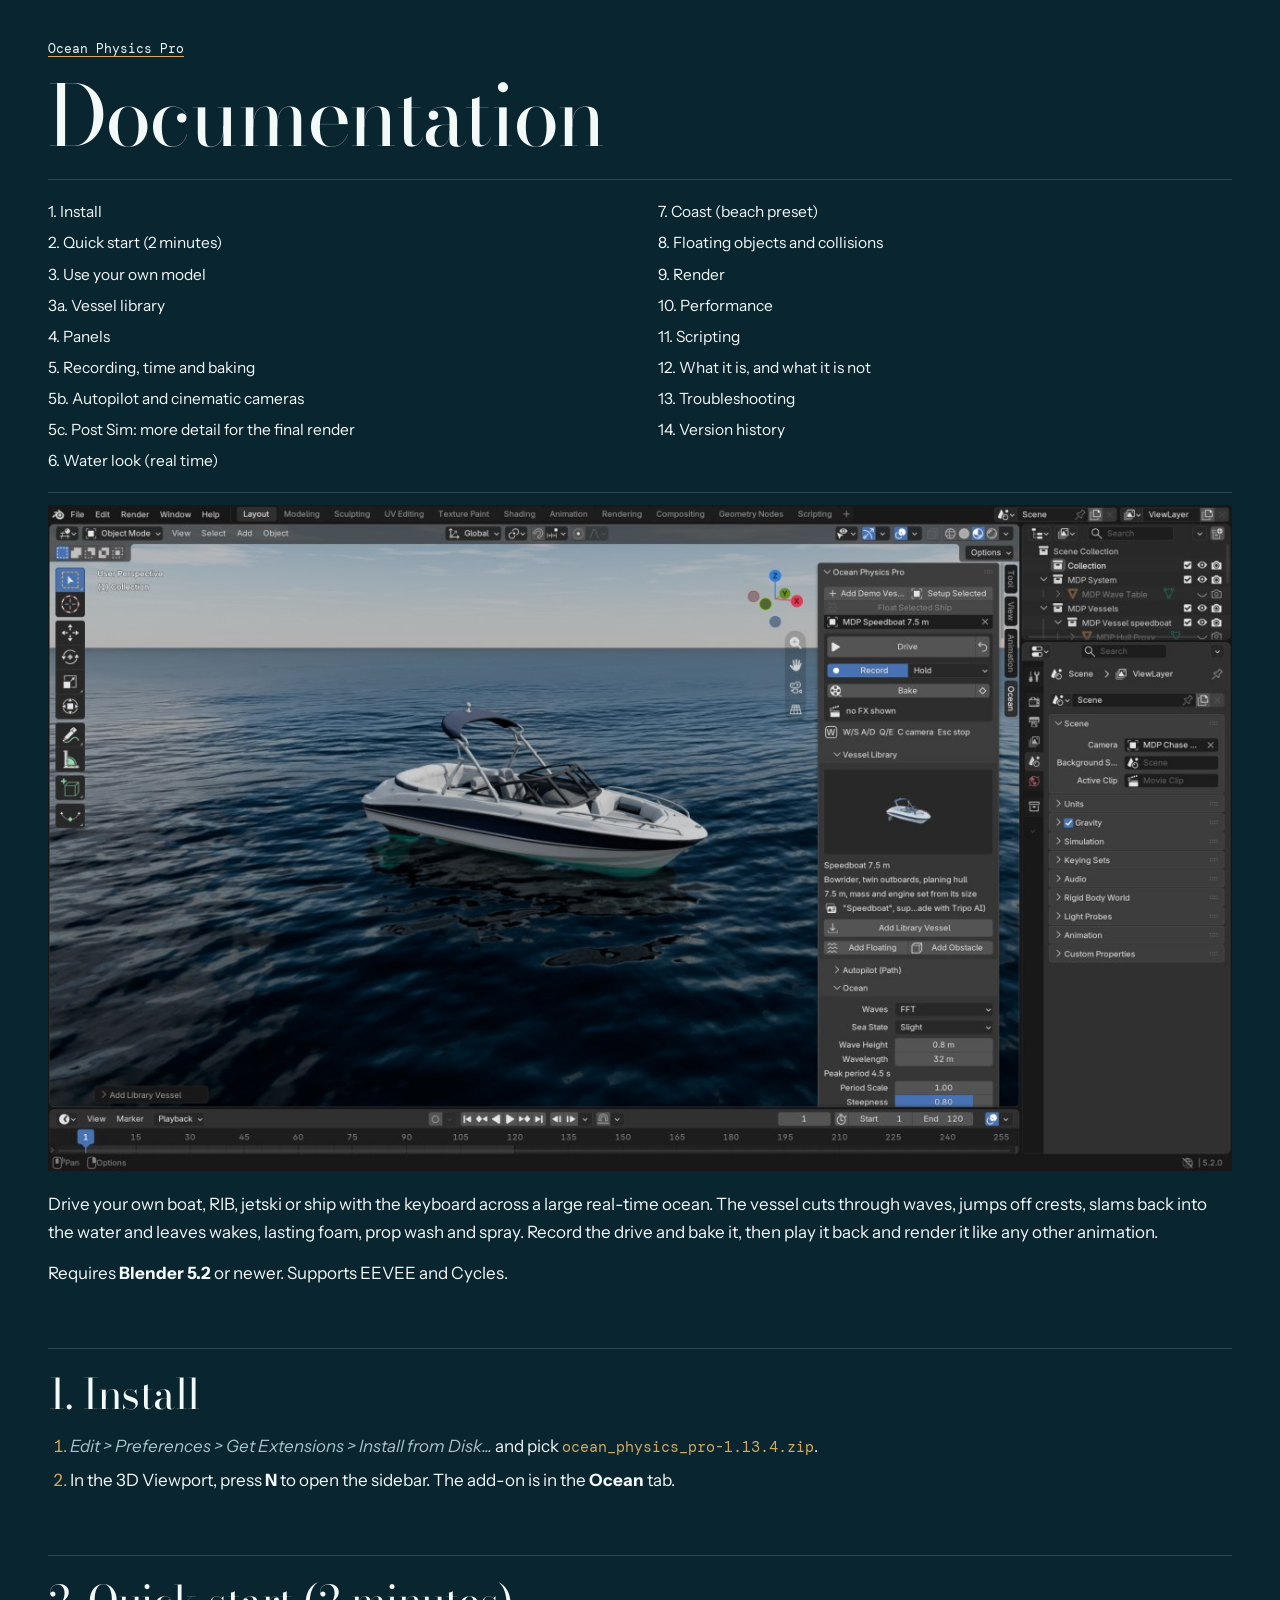
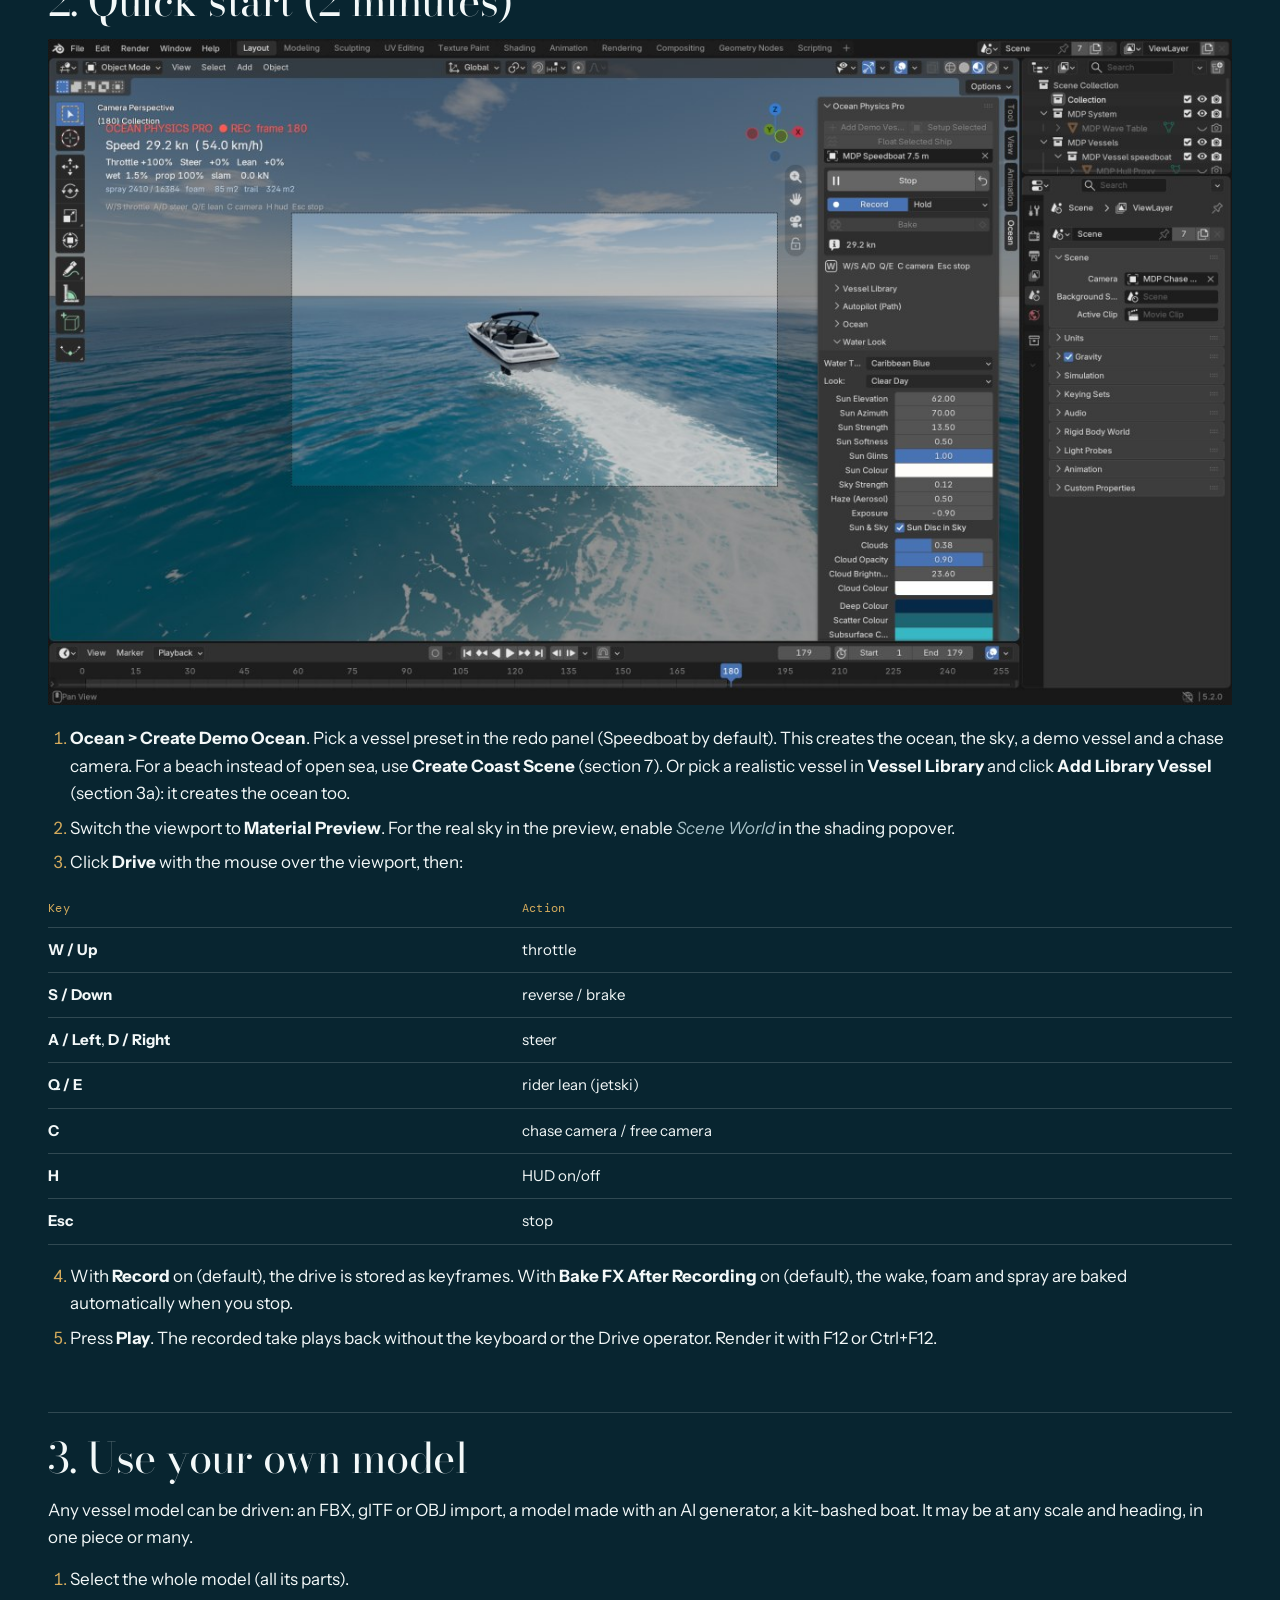
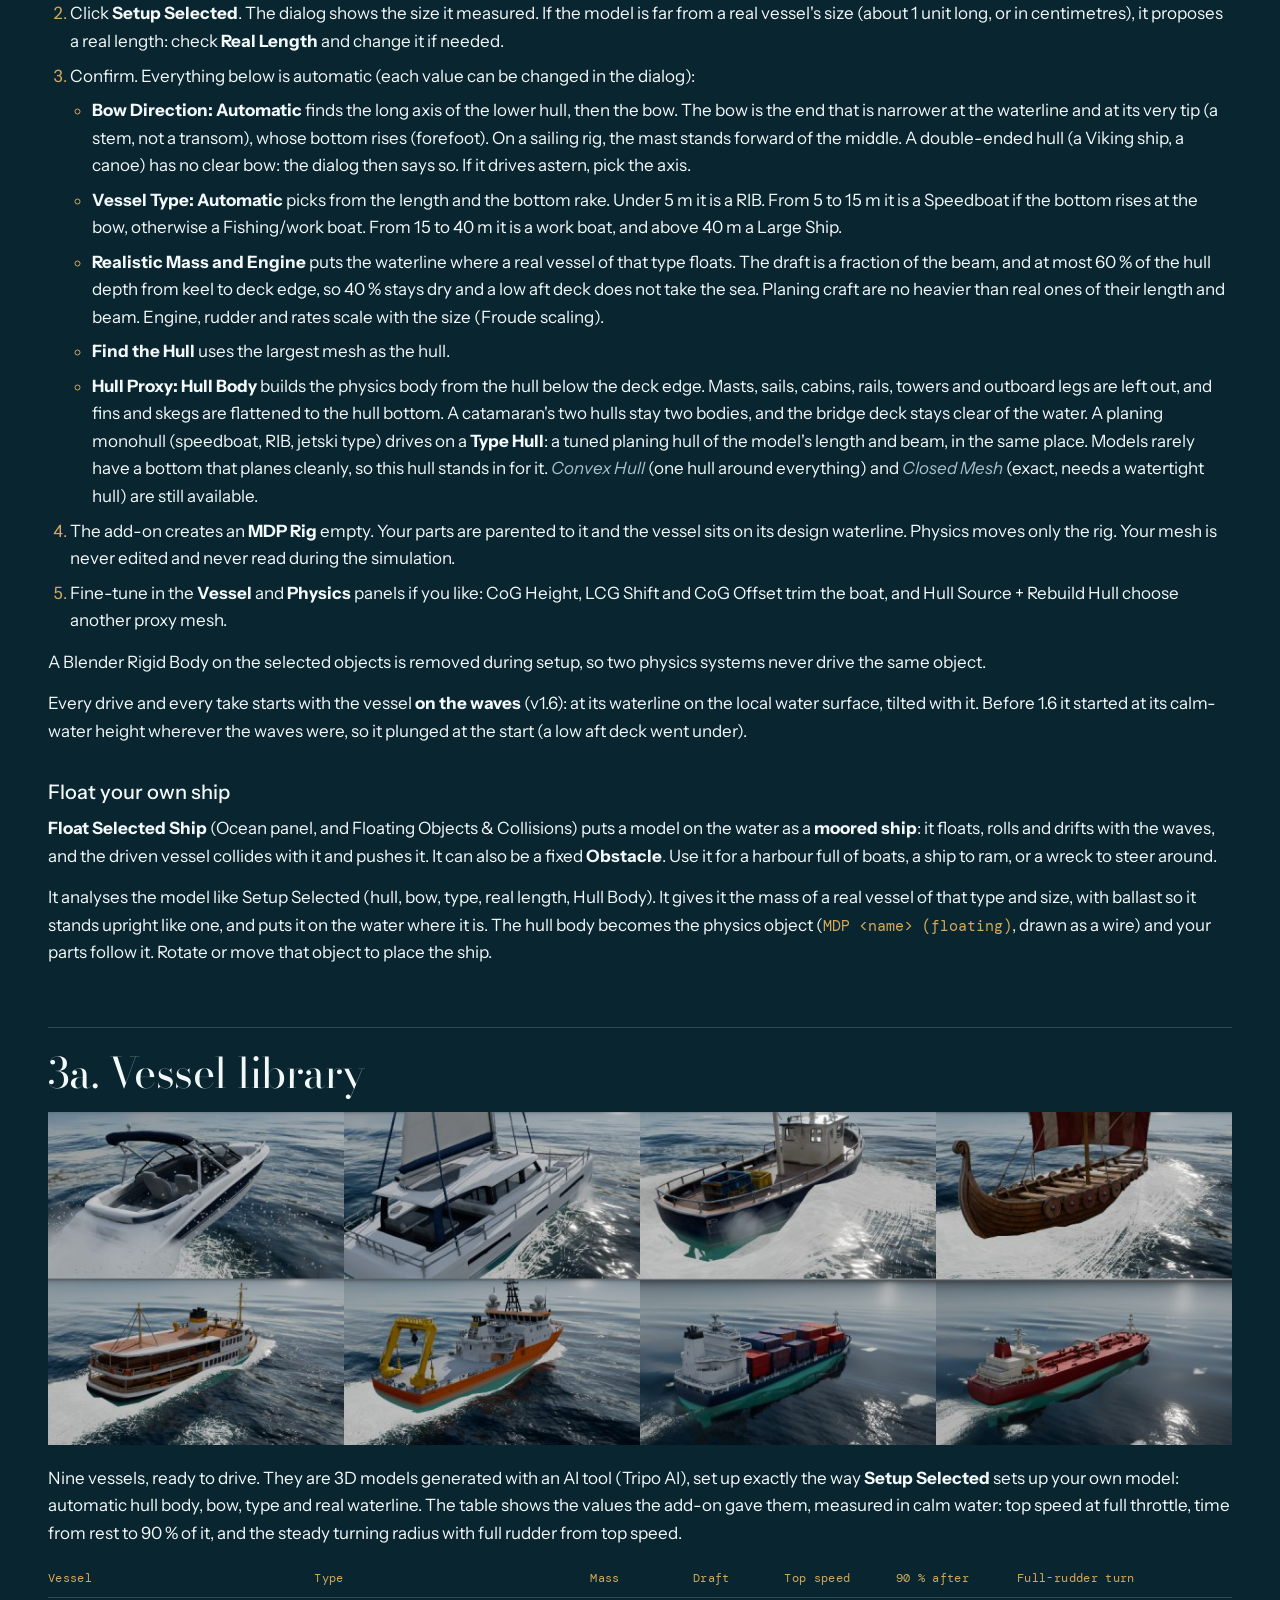
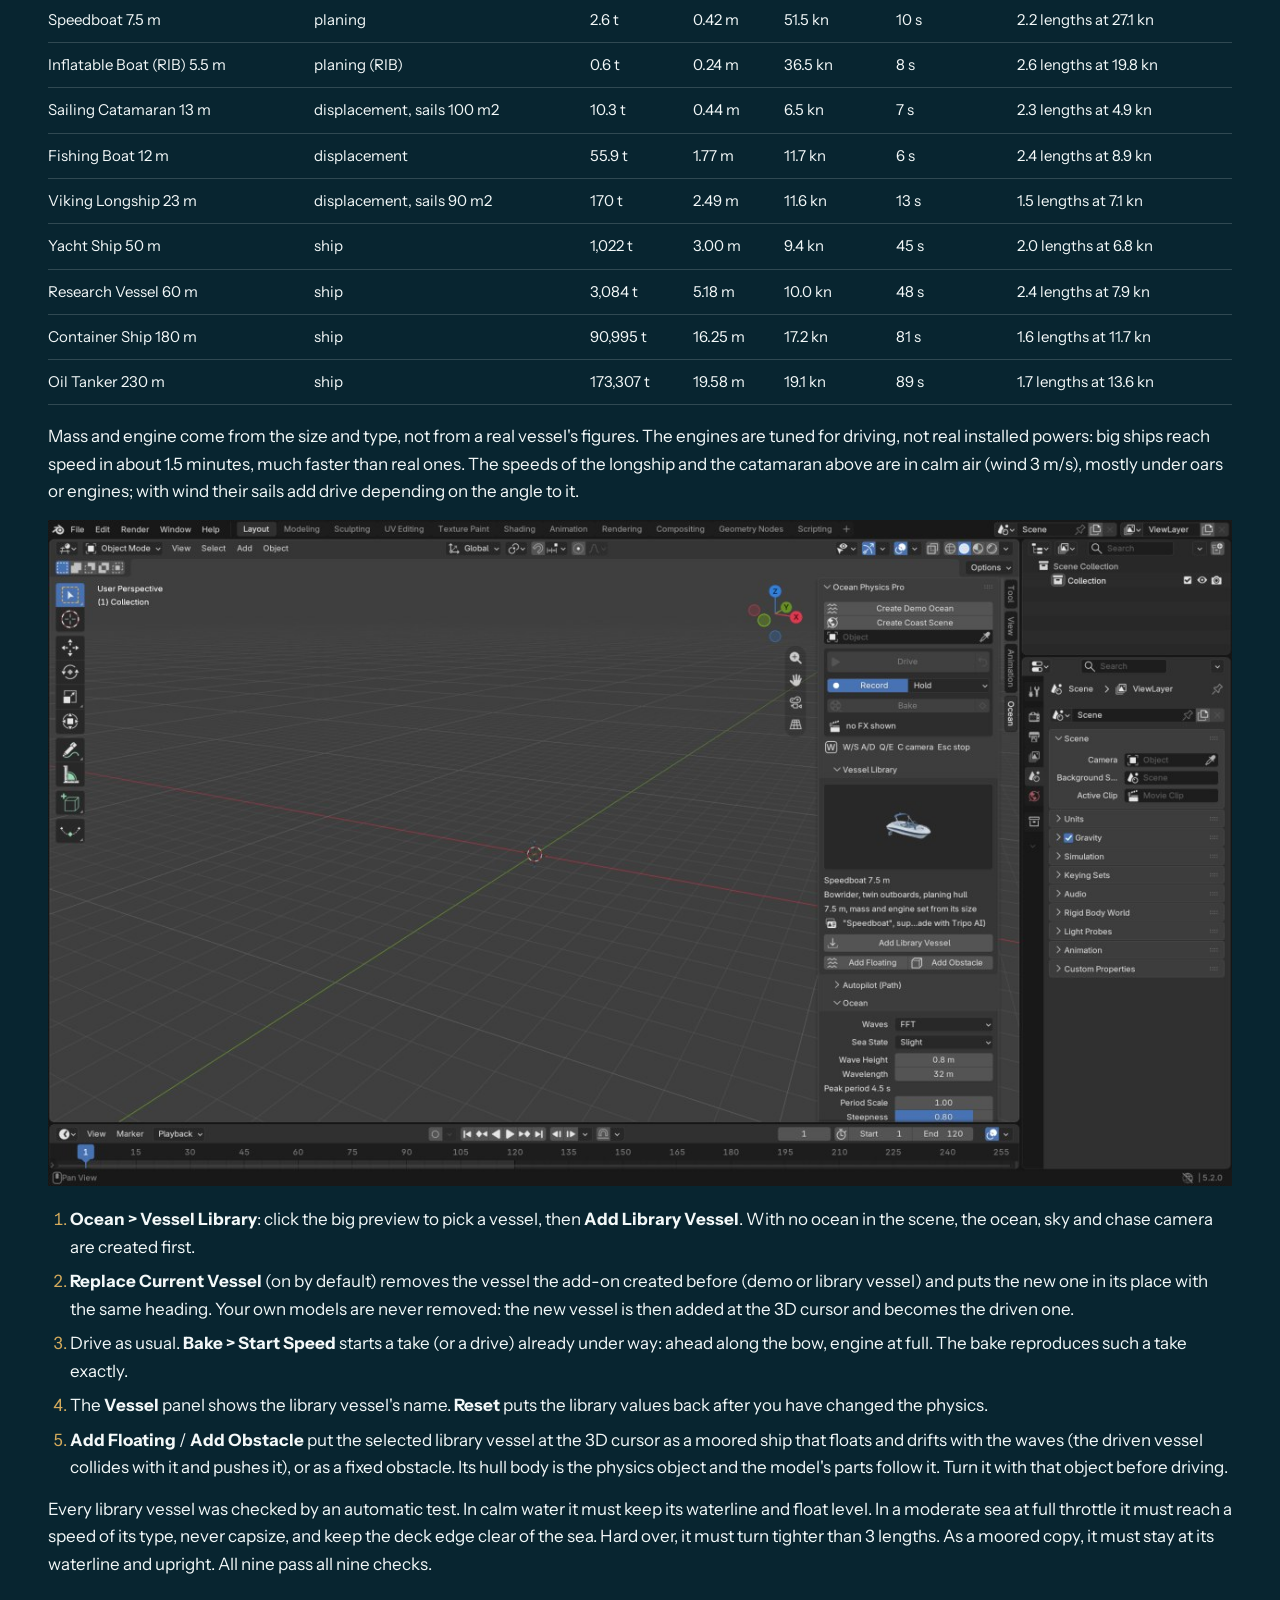
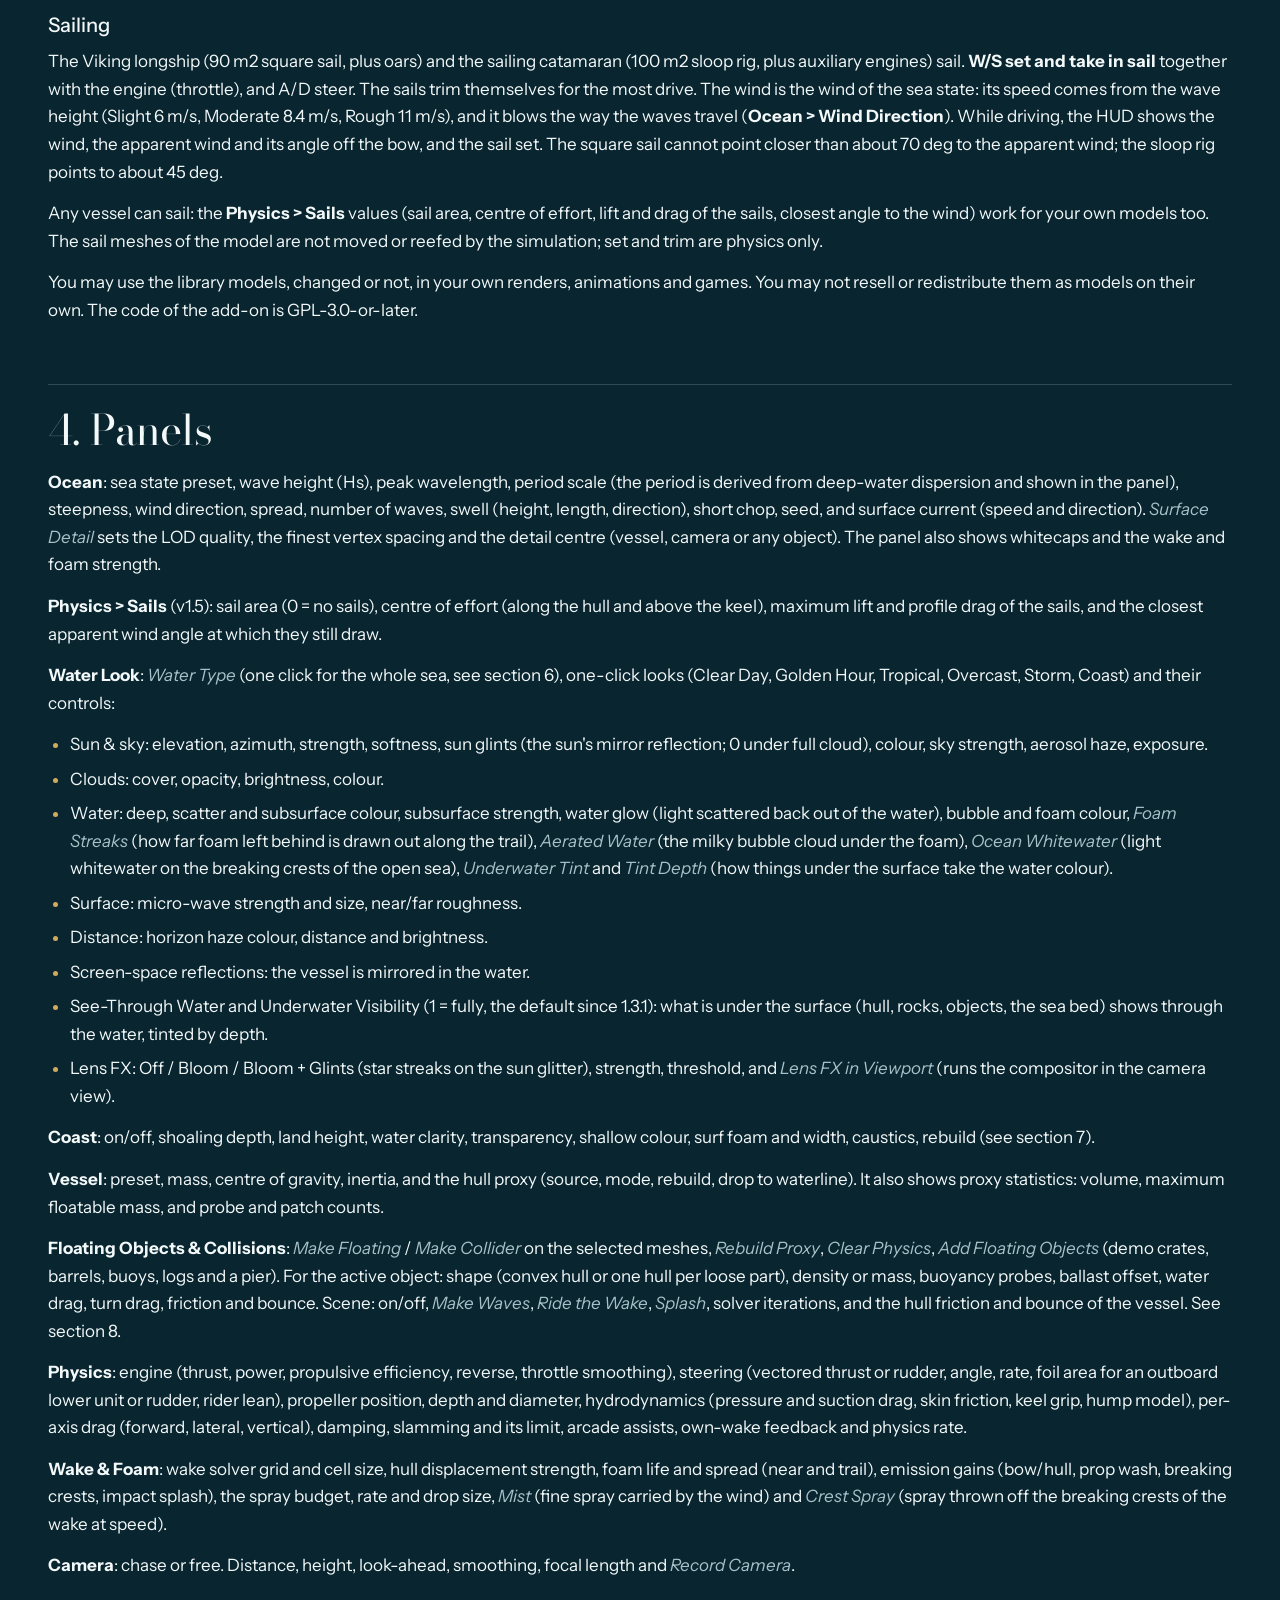
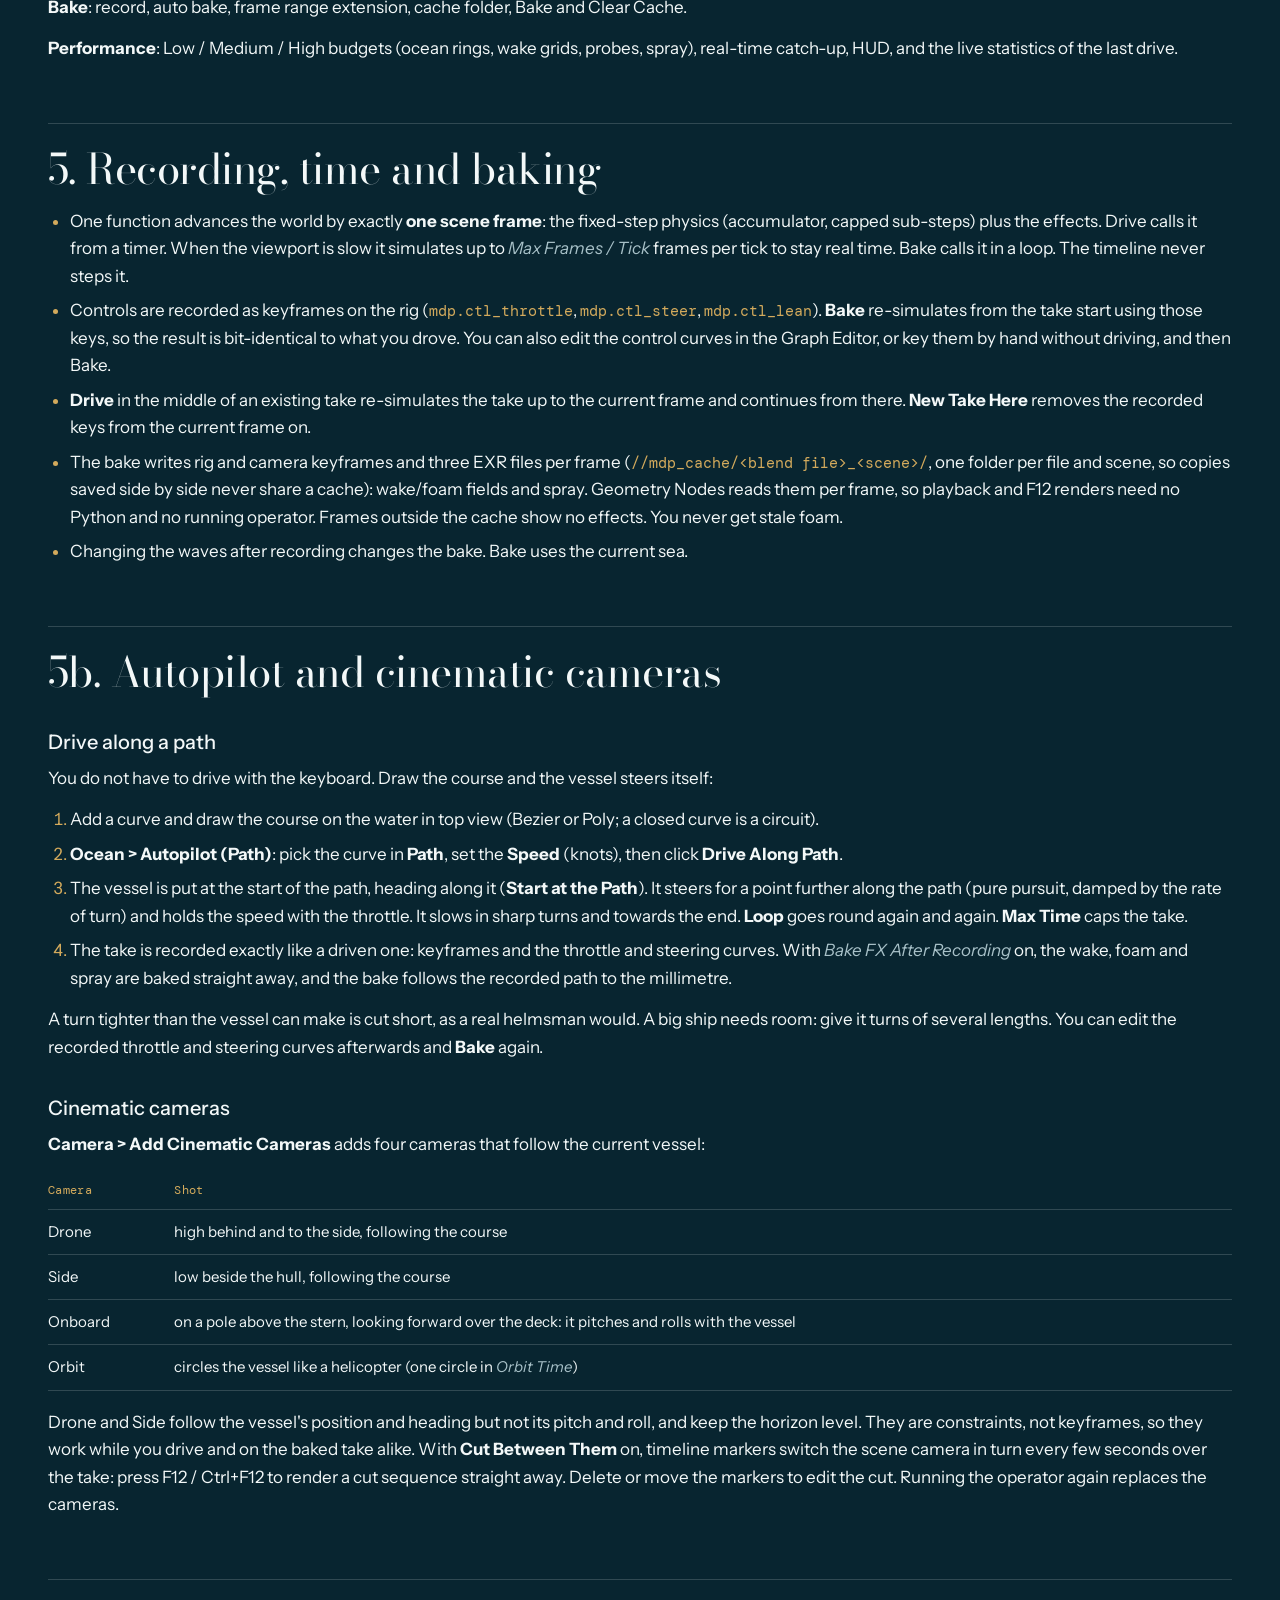
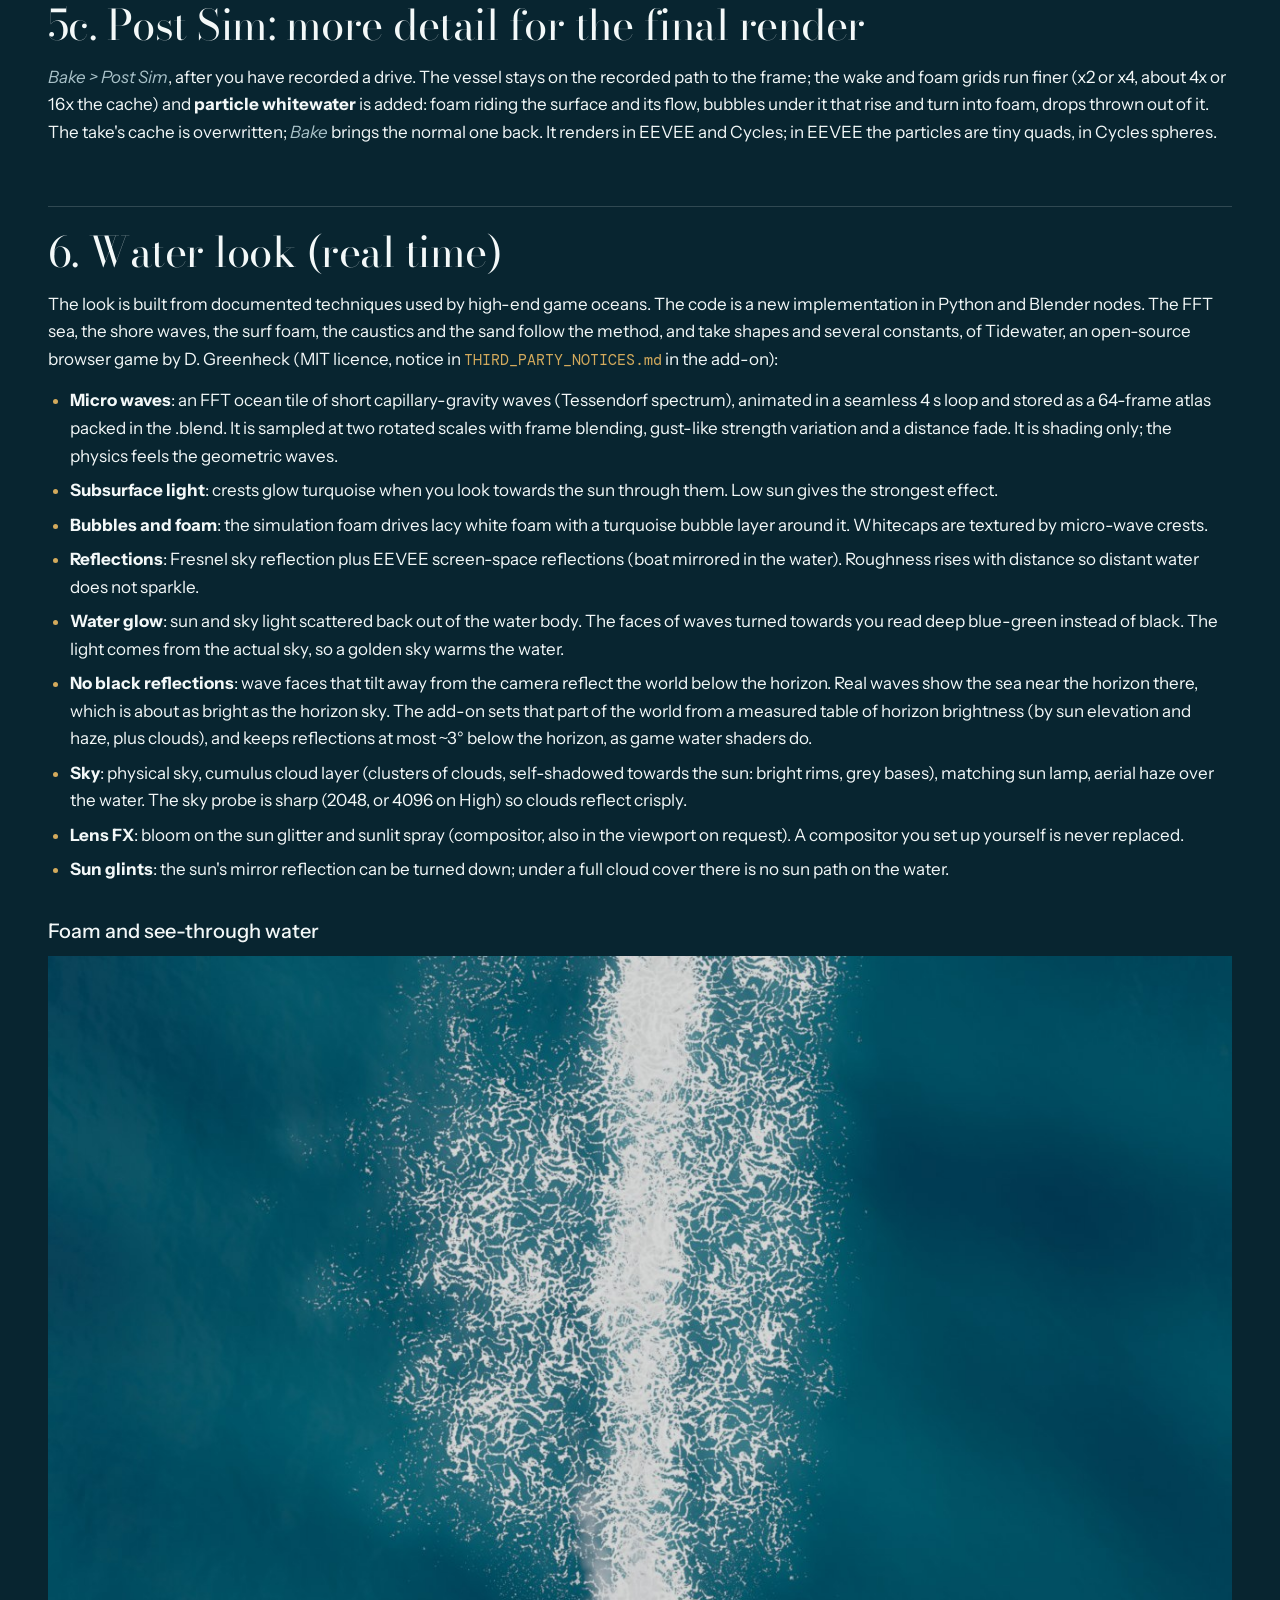
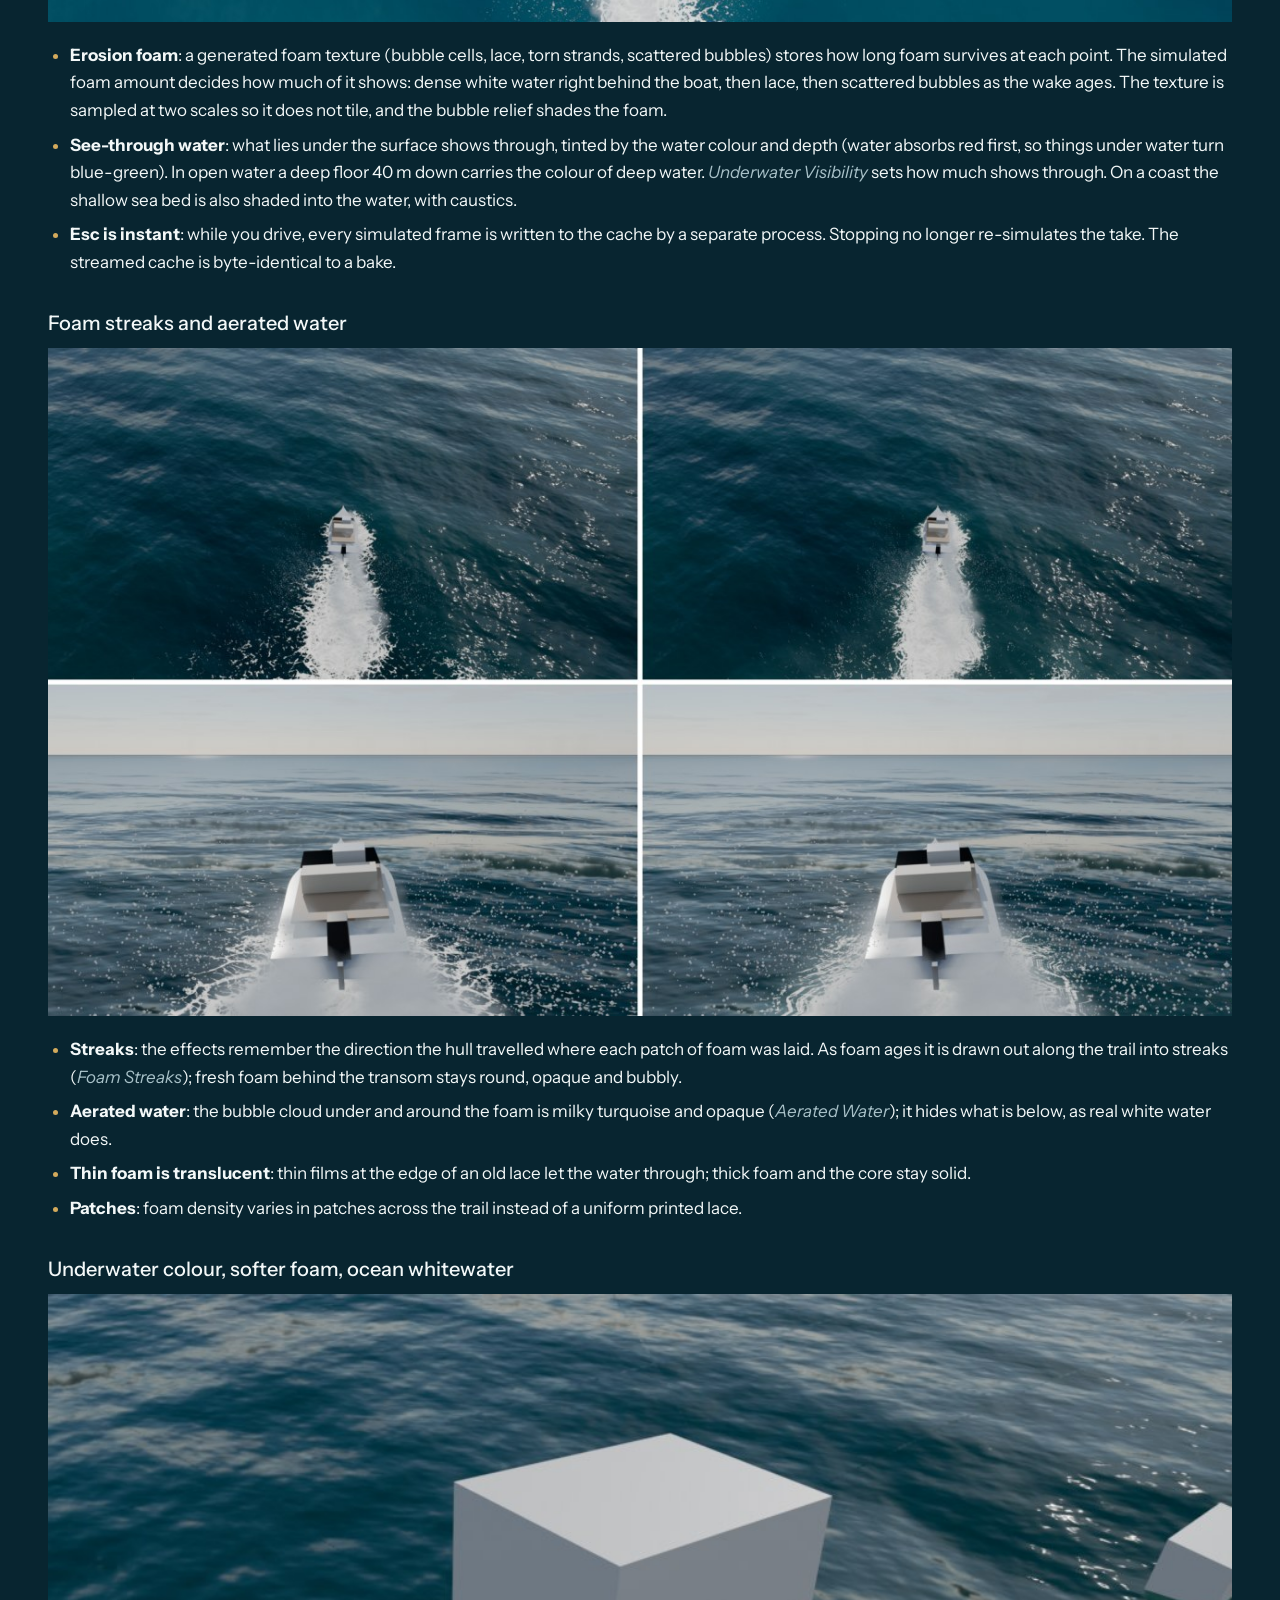
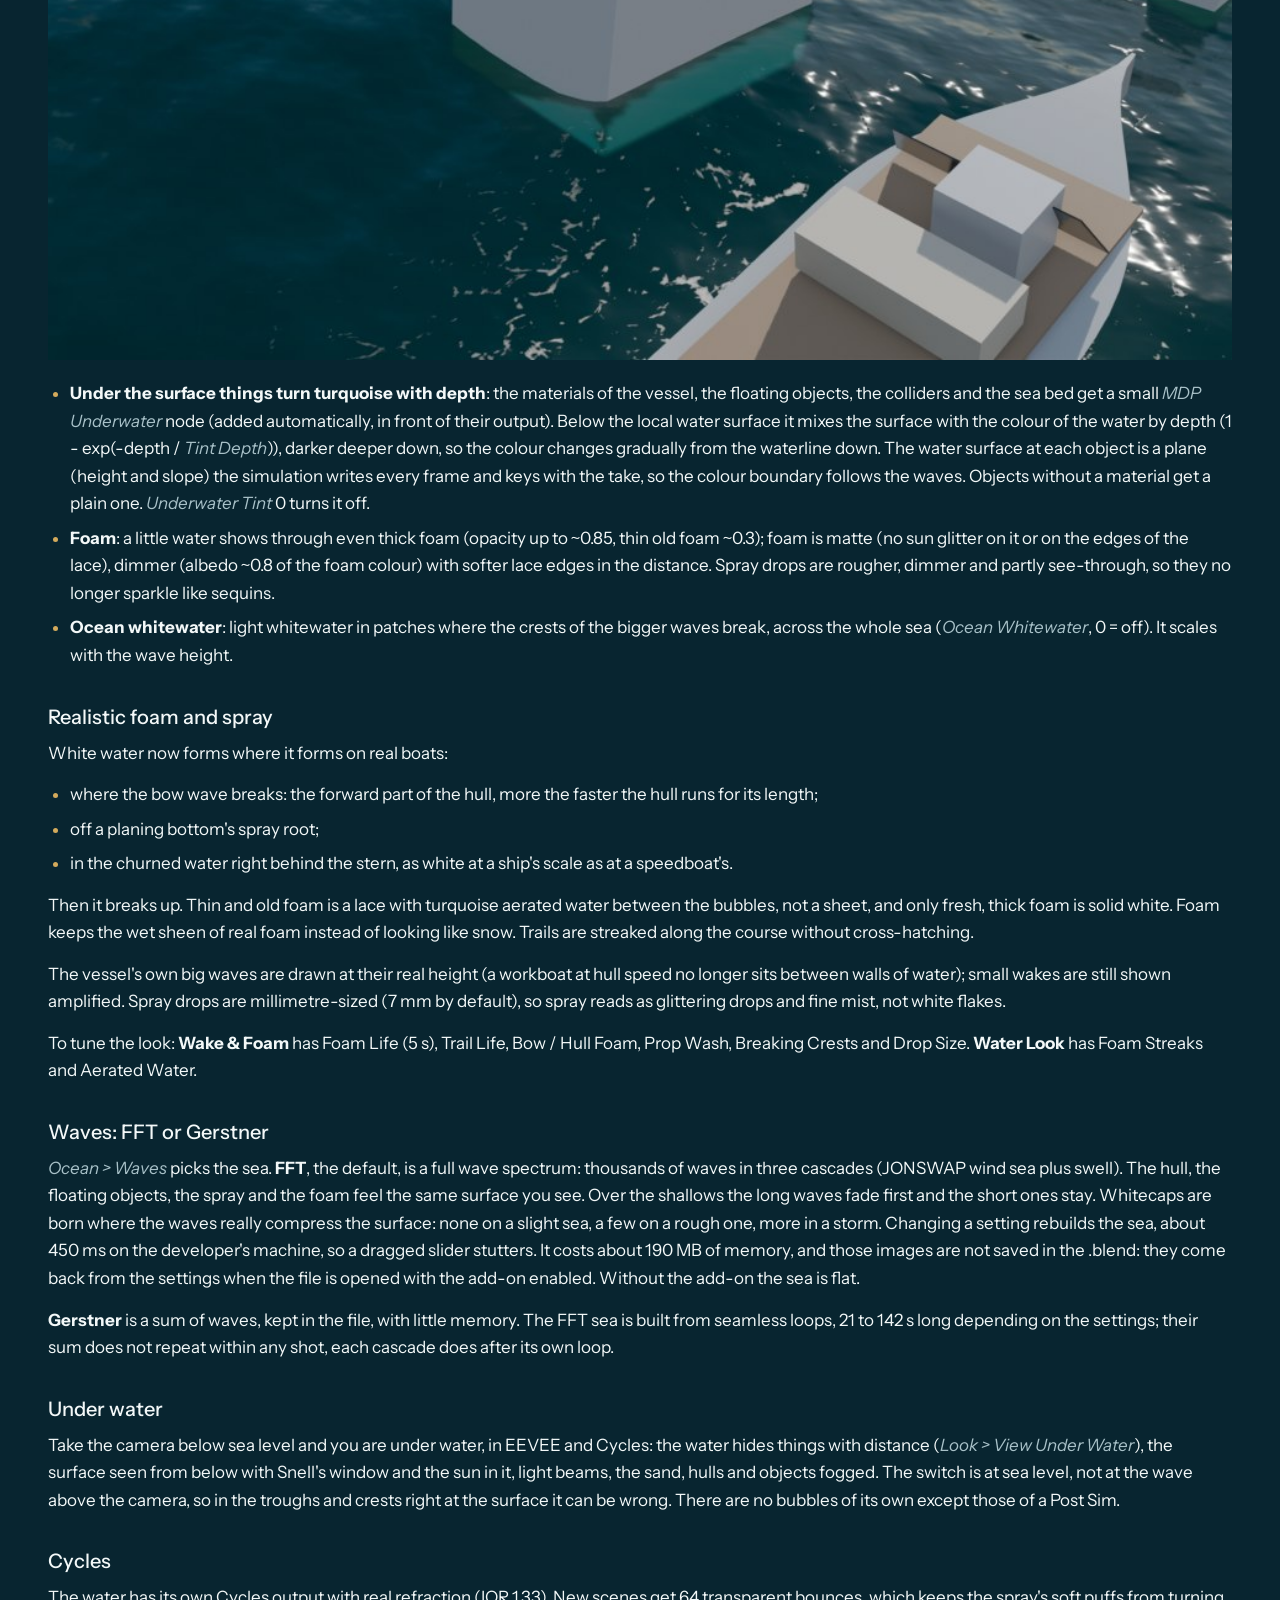
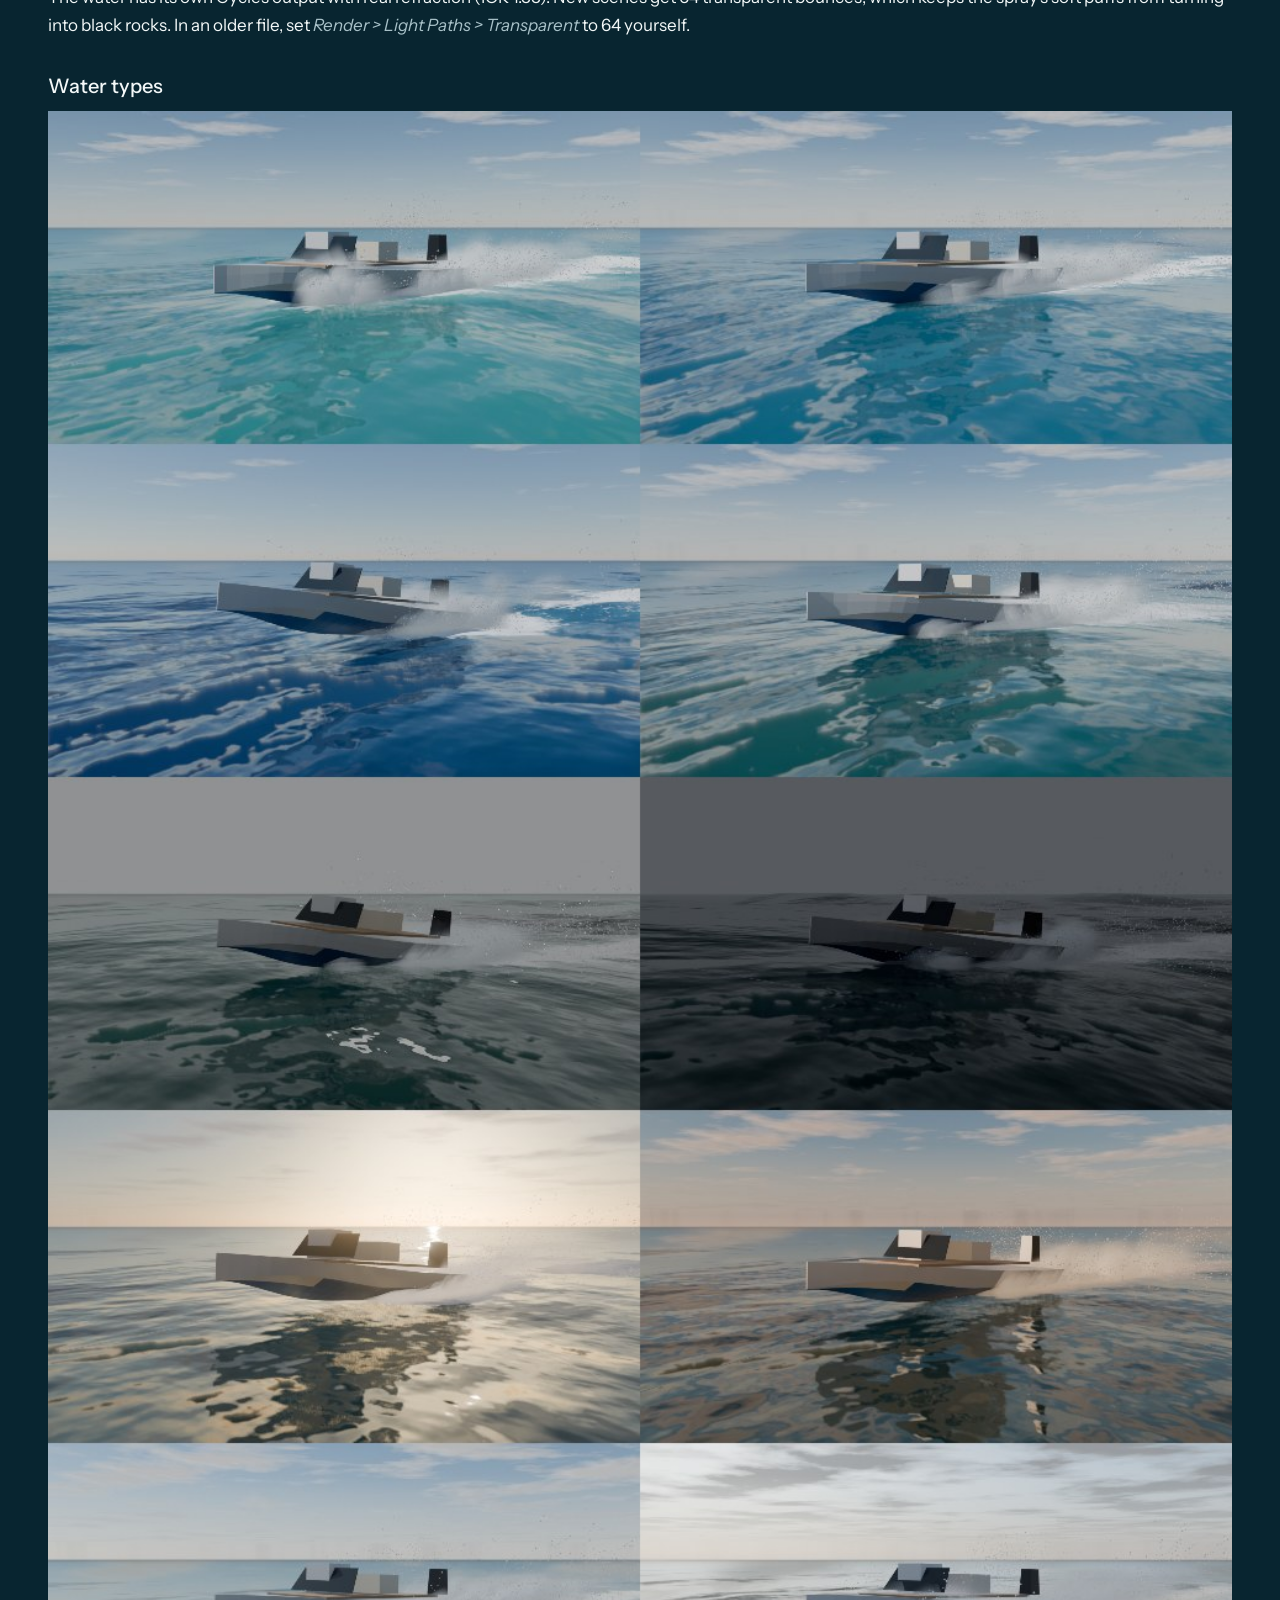
==== docs.html @ 4198a502 "Redesign: a shipyard brochure with film, a builder's plate and a fleet register Co-Authored-By: Clau" ====
<!doctype html>
<html lang="en">
<head>
<meta charset="utf-8">
<meta name="viewport" content="width=device-width, initial-scale=1">
<title>Ocean Physics Pro Documentation</title>
<meta name="description" content="User guide of Ocean Physics Pro for Blender 5.2: install, driving, your own models, the vessel library, baking, water looks, coast, floating objects and rendering.">
<link rel="icon" href="images/icon.png">
<link rel="preconnect" href="https://fonts.googleapis.com">
<link rel="preconnect" href="https://fonts.gstatic.com" crossorigin>
<link rel="stylesheet" href="https://fonts.googleapis.com/css2?family=Bodoni+Moda:ital,opsz,wght@0,6..96,400;0,6..96,500;1,6..96,400&family=DM+Mono&family=Instrument+Sans:wght@400;500&display=swap">
<link rel="stylesheet" href="assets/style.css">
</head>
<body>
<main class="doc">
  <div class="wrap">
    <p class="back"><a href="index.html">Ocean Physics Pro</a></p>
    <h1>Documentation</h1>
    <nav class="toc" aria-label="Contents"><a href="#1-install">1. Install</a><a href="#2-quick-start-2-minutes">2. Quick start (2 minutes)</a><a href="#3-use-your-own-model">3. Use your own model</a><a href="#3a-vessel-library">3a. Vessel library</a><a href="#4-panels">4. Panels</a><a href="#5-recording-time-and-baking">5. Recording, time and baking</a><a href="#5b-autopilot-and-cinematic-cameras">5b. Autopilot and cinematic cameras</a><a href="#5c-post-sim-more-detail-for-the-final-render">5c. Post Sim: more detail for the final render</a><a href="#6-water-look-real-time">6. Water look (real time)</a><a href="#7-coast-beach-preset">7. Coast (beach preset)</a><a href="#8-floating-objects-and-collisions">8. Floating objects and collisions</a><a href="#9-render">9. Render</a><a href="#10-performance">10. Performance</a><a href="#11-scripting">11. Scripting</a><a href="#12-what-it-is-and-what-it-is-not">12. What it is, and what it is not</a><a href="#13-troubleshooting">13. Troubleshooting</a><a href="#14-version-history">14. Version history</a></nav>
<div class="media"><img src="images/docs/ui_panel.jpg" alt="Ocean Physics Pro panel" loading="lazy"></div>
<p>Drive your own boat, RIB, jetski or ship with the keyboard across a large real-time ocean. The vessel cuts through waves, jumps off crests, slams back into the water and leaves wakes, lasting foam, prop wash and spray. Record the drive and bake it, then play it back and render it like any other animation.</p>
<p>Requires <b>Blender 5.2</b> or newer. Supports EEVEE and Cycles.</p>
<h2 id="1-install">1. Install</h2>
<ol><li><i>Edit &gt; Preferences &gt; Get Extensions &gt; Install from Disk...</i> and pick <code>ocean_physics_pro-1.13.4.zip</code>.</li><li>In the 3D Viewport, press <b>N</b> to open the sidebar. The add-on is in the <b>Ocean</b> tab.</li></ol>
<h2 id="2-quick-start-2-minutes">2. Quick start (2 minutes)</h2>
<div class="media"><img src="images/docs/drive_hud.jpg" alt="Driving with the HUD" loading="lazy"></div>
<ol><li><b>Ocean &gt; Create Demo Ocean</b>. Pick a vessel preset in the redo panel (Speedboat by default). This creates the ocean, the sky, a demo vessel and a chase camera. For a beach instead of open sea, use <b>Create Coast Scene</b> (section 7). Or pick a realistic vessel in <b>Vessel Library</b> and click <b>Add Library Vessel</b> (section 3a): it creates the ocean too.</li><li>Switch the viewport to <b>Material Preview</b>. For the real sky in the preview, enable <i>Scene World</i> in the shading popover.</li><li>Click <b>Drive</b> with the mouse over the viewport, then:</li></ol>
<div class="tablewrap"><table><tr><th>Key</th><th>Action</th></tr><tr><td><b>W / Up</b></td><td>throttle</td></tr><tr><td><b>S / Down</b></td><td>reverse / brake</td></tr><tr><td><b>A / Left</b>, <b>D / Right</b></td><td>steer</td></tr><tr><td><b>Q / E</b></td><td>rider lean (jetski)</td></tr><tr><td><b>C</b></td><td>chase camera / free camera</td></tr><tr><td><b>H</b></td><td>HUD on/off</td></tr><tr><td><b>Esc</b></td><td>stop</td></tr></table></div>
<ol start="4"><li>With <b>Record</b> on (default), the drive is stored as keyframes. With <b>Bake FX After Recording</b> on (default), the wake, foam and spray are baked automatically when you stop.</li><li>Press <b>Play</b>. The recorded take plays back without the keyboard or the Drive operator. Render it with F12 or Ctrl+F12.</li></ol>
<h2 id="3-use-your-own-model">3. Use your own model</h2>
<p>Any vessel model can be driven: an FBX, glTF or OBJ import, a model made with an AI generator, a kit-bashed boat. It may be at any scale and heading, in one piece or many.</p>
<ol><li>Select the whole model (all its parts).</li><li>Click <b>Setup Selected</b>. The dialog shows the size it measured. If the model is far from a real vessel's size (about 1 unit long, or in centimetres), it proposes a real length: check <b>Real Length</b> and change it if needed.</li><li>Confirm. Everything below is automatic (each value can be changed in the dialog):<ul><li><b>Bow Direction: Automatic</b> finds the long axis of the lower hull, then the bow. The bow is the end that is narrower at the waterline and at its very tip (a stem, not a transom), whose bottom rises (forefoot). On a sailing rig, the mast stands forward of the middle. A double-ended hull (a Viking ship, a canoe) has no clear bow: the dialog then says so. If it drives astern, pick the axis.</li><li><b>Vessel Type: Automatic</b> picks from the length and the bottom rake. Under 5 m it is a RIB. From 5 to 15 m it is a Speedboat if the bottom rises at the bow, otherwise a Fishing/work boat. From 15 to 40 m it is a work boat, and above 40 m a Large Ship.</li><li><b>Realistic Mass and Engine</b> puts the waterline where a real vessel of that type floats. The draft is a fraction of the beam, and at most 60 % of the hull depth from keel to deck edge, so 40 % stays dry and a low aft deck does not take the sea. Planing craft are no heavier than real ones of their length and beam. Engine, rudder and rates scale with the size (Froude scaling).</li><li><b>Find the Hull</b> uses the largest mesh as the hull.</li><li><b>Hull Proxy: Hull Body</b> builds the physics body from the hull below the deck edge. Masts, sails, cabins, rails, towers and outboard legs are left out, and fins and skegs are flattened to the hull bottom. A catamaran's two hulls stay two bodies, and the bridge deck stays clear of the water. A planing monohull (speedboat, RIB, jetski type) drives on a <b>Type Hull</b>: a tuned planing hull of the model's length and beam, in the same place. Models rarely have a bottom that planes cleanly, so this hull stands in for it. <i>Convex Hull</i> (one hull around everything) and <i>Closed Mesh</i> (exact, needs a watertight hull) are still available.</li></ul></li><li>The add-on creates an <b>MDP Rig</b> empty. Your parts are parented to it and the vessel sits on its design waterline. Physics moves only the rig. Your mesh is never edited and never read during the simulation.</li><li>Fine-tune in the <b>Vessel</b> and <b>Physics</b> panels if you like: CoG Height, LCG Shift and CoG Offset trim the boat, and Hull Source + Rebuild Hull choose another proxy mesh.</li></ol>
<p>A Blender Rigid Body on the selected objects is removed during setup, so two physics systems never drive the same object.</p>
<p>Every drive and every take starts with the vessel <b>on the waves</b> (v1.6): at its waterline on the local water surface, tilted with it. Before 1.6 it started at its calm-water height wherever the waves were, so it plunged at the start (a low aft deck went under).</p>
<h3 id="float-your-own-ship">Float your own ship</h3>
<p><b>Float Selected Ship</b> (Ocean panel, and Floating Objects &amp; Collisions) puts a model on the water as a <b>moored ship</b>: it floats, rolls and drifts with the waves, and the driven vessel collides with it and pushes it. It can also be a fixed <b>Obstacle</b>. Use it for a harbour full of boats, a ship to ram, or a wreck to steer around.</p>
<p>It analyses the model like Setup Selected (hull, bow, type, real length, Hull Body). It gives it the mass of a real vessel of that type and size, with ballast so it stands upright like one, and puts it on the water where it is. The hull body becomes the physics object (<code>MDP &lt;name&gt; (floating)</code>, drawn as a wire) and your parts follow it. Rotate or move that object to place the ship.</p>
<h2 id="3a-vessel-library">3a. Vessel library</h2>
<div class="media"><img src="images/docs/library.jpg" alt="Library vessels on the water" loading="lazy"></div>
<p>Nine vessels, ready to drive. They are 3D models generated with an AI tool (Tripo AI), set up exactly the way <b>Setup Selected</b> sets up your own model: automatic hull body, bow, type and real waterline. The table shows the values the add-on gave them, measured in calm water: top speed at full throttle, time from rest to 90 % of it, and the steady turning radius with full rudder from top speed.</p>
<div class="tablewrap"><table><tr><th>Vessel</th><th>Type</th><th>Mass</th><th>Draft</th><th>Top speed</th><th>90 % after</th><th>Full-rudder turn</th></tr><tr><td>Speedboat 7.5 m</td><td>planing</td><td>2.6 t</td><td>0.42 m</td><td>51.5 kn</td><td>10 s</td><td>2.2 lengths at 27.1 kn</td></tr><tr><td>Inflatable Boat (RIB) 5.5 m</td><td>planing (RIB)</td><td>0.6 t</td><td>0.24 m</td><td>36.5 kn</td><td>8 s</td><td>2.6 lengths at 19.8 kn</td></tr><tr><td>Sailing Catamaran 13 m</td><td>displacement, sails 100 m2</td><td>10.3 t</td><td>0.44 m</td><td>6.5 kn</td><td>7 s</td><td>2.3 lengths at 4.9 kn</td></tr><tr><td>Fishing Boat 12 m</td><td>displacement</td><td>55.9 t</td><td>1.77 m</td><td>11.7 kn</td><td>6 s</td><td>2.4 lengths at 8.9 kn</td></tr><tr><td>Viking Longship 23 m</td><td>displacement, sails 90 m2</td><td>170 t</td><td>2.49 m</td><td>11.6 kn</td><td>13 s</td><td>1.5 lengths at 7.1 kn</td></tr><tr><td>Yacht Ship 50 m</td><td>ship</td><td>1,022 t</td><td>3.00 m</td><td>9.4 kn</td><td>45 s</td><td>2.0 lengths at 6.8 kn</td></tr><tr><td>Research Vessel 60 m</td><td>ship</td><td>3,084 t</td><td>5.18 m</td><td>10.0 kn</td><td>48 s</td><td>2.4 lengths at 7.9 kn</td></tr><tr><td>Container Ship 180 m</td><td>ship</td><td>90,995 t</td><td>16.25 m</td><td>17.2 kn</td><td>81 s</td><td>1.6 lengths at 11.7 kn</td></tr><tr><td>Oil Tanker 230 m</td><td>ship</td><td>173,307 t</td><td>19.58 m</td><td>19.1 kn</td><td>89 s</td><td>1.7 lengths at 13.6 kn</td></tr></table></div>
<p>Mass and engine come from the size and type, not from a real vessel's figures. The engines are tuned for driving, not real installed powers: big ships reach speed in about 1.5 minutes, much faster than real ones. The speeds of the longship and the catamaran above are in calm air (wind 3 m/s), mostly under oars or engines; with wind their sails add drive depending on the angle to it.</p>
<div class="media"><img src="images/docs/ui_library.jpg" alt="Vessel Library panel" loading="lazy"></div>
<ol><li><b>Ocean &gt; Vessel Library</b>: click the big preview to pick a vessel, then <b>Add Library Vessel</b>. With no ocean in the scene, the ocean, sky and chase camera are created first.</li><li><b>Replace Current Vessel</b> (on by default) removes the vessel the add-on created before (demo or library vessel) and puts the new one in its place with the same heading. Your own models are never removed: the new vessel is then added at the 3D cursor and becomes the driven one.</li><li>Drive as usual. <b>Bake &gt; Start Speed</b> starts a take (or a drive) already under way: ahead along the bow, engine at full. The bake reproduces such a take exactly.</li><li>The <b>Vessel</b> panel shows the library vessel's name. <b>Reset</b> puts the library values back after you have changed the physics.</li><li><b>Add Floating</b> / <b>Add Obstacle</b> put the selected library vessel at the 3D cursor as a moored ship that floats and drifts with the waves (the driven vessel collides with it and pushes it), or as a fixed obstacle. Its hull body is the physics object and the model's parts follow it. Turn it with that object before driving.</li></ol>
<p>Every library vessel was checked by an automatic test. In calm water it must keep its waterline and float level. In a moderate sea at full throttle it must reach a speed of its type, never capsize, and keep the deck edge clear of the sea. Hard over, it must turn tighter than 3 lengths. As a moored copy, it must stay at its waterline and upright. All nine pass all nine checks.</p>
<h3 id="sailing">Sailing</h3>
<p>The Viking longship (90 m2 square sail, plus oars) and the sailing catamaran (100 m2 sloop rig, plus auxiliary engines) sail. <b>W/S set and take in sail</b> together with the engine (throttle), and A/D steer. The sails trim themselves for the most drive. The wind is the wind of the sea state: its speed comes from the wave height (Slight 6 m/s, Moderate 8.4 m/s, Rough 11 m/s), and it blows the way the waves travel (<b>Ocean &gt; Wind Direction</b>). While driving, the HUD shows the wind, the apparent wind and its angle off the bow, and the sail set. The square sail cannot point closer than about 70 deg to the apparent wind; the sloop rig points to about 45 deg.</p>
<p>Any vessel can sail: the <b>Physics &gt; Sails</b> values (sail area, centre of effort, lift and drag of the sails, closest angle to the wind) work for your own models too. The sail meshes of the model are not moved or reefed by the simulation; set and trim are physics only.</p>
<p>You may use the library models, changed or not, in your own renders, animations and games. You may not resell or redistribute them as models on their own. The code of the add-on is GPL-3.0-or-later.</p>
<h2 id="4-panels">4. Panels</h2>
<p><b>Ocean</b>: sea state preset, wave height (Hs), peak wavelength, period scale (the period is derived from deep-water dispersion and shown in the panel), steepness, wind direction, spread, number of waves, swell (height, length, direction), short chop, seed, and surface current (speed and direction). <i>Surface Detail</i> sets the LOD quality, the finest vertex spacing and the detail centre (vessel, camera or any object). The panel also shows whitecaps and the wake and foam strength.</p>
<p><b>Physics &gt; Sails</b> (v1.5): sail area (0 = no sails), centre of effort (along the hull and above the keel), maximum lift and profile drag of the sails, and the closest apparent wind angle at which they still draw.</p>
<p><b>Water Look</b>: <i>Water Type</i> (one click for the whole sea, see section 6), one-click looks (Clear Day, Golden Hour, Tropical, Overcast, Storm, Coast) and their controls:</p>
<ul><li>Sun &amp; sky: elevation, azimuth, strength, softness, sun glints (the sun's mirror reflection; 0 under full cloud), colour, sky strength, aerosol haze, exposure.</li><li>Clouds: cover, opacity, brightness, colour.</li><li>Water: deep, scatter and subsurface colour, subsurface strength, water glow (light scattered back out of the water), bubble and foam colour, <i>Foam Streaks</i> (how far foam left behind is drawn out along the trail), <i>Aerated Water</i> (the milky bubble cloud under the foam), <i>Ocean Whitewater</i> (light whitewater on the breaking crests of the open sea), <i>Underwater Tint</i> and <i>Tint Depth</i> (how things under the surface take the water colour).</li><li>Surface: micro-wave strength and size, near/far roughness.</li><li>Distance: horizon haze colour, distance and brightness.</li><li>Screen-space reflections: the vessel is mirrored in the water.</li><li>See-Through Water and Underwater Visibility (1 = fully, the default since 1.3.1): what is under the surface (hull, rocks, objects, the sea bed) shows through the water, tinted by depth.</li><li>Lens FX: Off / Bloom / Bloom + Glints (star streaks on the sun glitter), strength, threshold, and <i>Lens FX in Viewport</i> (runs the compositor in the camera view).</li></ul>
<p><b>Coast</b>: on/off, shoaling depth, land height, water clarity, transparency, shallow colour, surf foam and width, caustics, rebuild (see section 7).</p>
<p><b>Vessel</b>: preset, mass, centre of gravity, inertia, and the hull proxy (source, mode, rebuild, drop to waterline). It also shows proxy statistics: volume, maximum floatable mass, and probe and patch counts.</p>
<p><b>Floating Objects &amp; Collisions</b>: <i>Make Floating</i> / <i>Make Collider</i> on the selected meshes, <i>Rebuild Proxy</i>, <i>Clear Physics</i>, <i>Add Floating Objects</i> (demo crates, barrels, buoys, logs and a pier). For the active object: shape (convex hull or one hull per loose part), density or mass, buoyancy probes, ballast offset, water drag, turn drag, friction and bounce. Scene: on/off, <i>Make Waves</i>, <i>Ride the Wake</i>, <i>Splash</i>, solver iterations, and the hull friction and bounce of the vessel. See section 8.</p>
<p><b>Physics</b>: engine (thrust, power, propulsive efficiency, reverse, throttle smoothing), steering (vectored thrust or rudder, angle, rate, foil area for an outboard lower unit or rudder, rider lean), propeller position, depth and diameter, hydrodynamics (pressure and suction drag, skin friction, keel grip, hump model), per-axis drag (forward, lateral, vertical), damping, slamming and its limit, arcade assists, own-wake feedback and physics rate.</p>
<p><b>Wake &amp; Foam</b>: wake solver grid and cell size, hull displacement strength, foam life and spread (near and trail), emission gains (bow/hull, prop wash, breaking crests, impact splash), the spray budget, rate and drop size, <i>Mist</i> (fine spray carried by the wind) and <i>Crest Spray</i> (spray thrown off the breaking crests of the wake at speed).</p>
<p><b>Camera</b>: chase or free. Distance, height, look-ahead, smoothing, focal length and <i>Record Camera</i>.</p>
<p><b>Bake</b>: record, auto bake, frame range extension, cache folder, Bake and Clear Cache.</p>
<p><b>Performance</b>: Low / Medium / High budgets (ocean rings, wake grids, probes, spray), real-time catch-up, HUD, and the live statistics of the last drive.</p>
<h2 id="5-recording-time-and-baking">5. Recording, time and baking</h2>
<ul><li>One function advances the world by exactly <b>one scene frame</b>: the fixed-step physics (accumulator, capped sub-steps) plus the effects. Drive calls it from a timer. When the viewport is slow it simulates up to <i>Max Frames / Tick</i> frames per tick to stay real time. Bake calls it in a loop. The timeline never steps it.</li><li>Controls are recorded as keyframes on the rig (<code>mdp.ctl_throttle</code>, <code>mdp.ctl_steer</code>, <code>mdp.ctl_lean</code>). <b>Bake</b> re-simulates from the take start using those keys, so the result is bit-identical to what you drove. You can also edit the control curves in the Graph Editor, or key them by hand without driving, and then Bake.</li><li><b>Drive</b> in the middle of an existing take re-simulates the take up to the current frame and continues from there. <b>New Take Here</b> removes the recorded keys from the current frame on.</li><li>The bake writes rig and camera keyframes and three EXR files per frame (<code>//mdp_cache/&lt;blend file&gt;_&lt;scene&gt;/</code>, one folder per file and scene, so copies saved side by side never share a cache): wake/foam fields and spray. Geometry Nodes reads them per frame, so playback and F12 renders need no Python and no running operator. Frames outside the cache show no effects. You never get stale foam.</li><li>Changing the waves after recording changes the bake. Bake uses the current sea.</li></ul>
<h2 id="5b-autopilot-and-cinematic-cameras">5b. Autopilot and cinematic cameras</h2>
<h3 id="drive-along-a-path">Drive along a path</h3>
<p>You do not have to drive with the keyboard. Draw the course and the vessel steers itself:</p>
<ol><li>Add a curve and draw the course on the water in top view (Bezier or Poly; a closed curve is a circuit).</li><li><b>Ocean &gt; Autopilot (Path)</b>: pick the curve in <b>Path</b>, set the <b>Speed</b> (knots), then click <b>Drive Along Path</b>.</li><li>The vessel is put at the start of the path, heading along it (<b>Start at the Path</b>). It steers for a point further along the path (pure pursuit, damped by the rate of turn) and holds the speed with the throttle. It slows in sharp turns and towards the end. <b>Loop</b> goes round again and again. <b>Max Time</b> caps the take.</li><li>The take is recorded exactly like a driven one: keyframes and the throttle and steering curves. With <i>Bake FX After Recording</i> on, the wake, foam and spray are baked straight away, and the bake follows the recorded path to the millimetre.</li></ol>
<p>A turn tighter than the vessel can make is cut short, as a real helmsman would. A big ship needs room: give it turns of several lengths. You can edit the recorded throttle and steering curves afterwards and <b>Bake</b> again.</p>
<h3 id="cinematic-cameras">Cinematic cameras</h3>
<p><b>Camera &gt; Add Cinematic Cameras</b> adds four cameras that follow the current vessel:</p>
<div class="tablewrap"><table><tr><th>Camera</th><th>Shot</th></tr><tr><td>Drone</td><td>high behind and to the side, following the course</td></tr><tr><td>Side</td><td>low beside the hull, following the course</td></tr><tr><td>Onboard</td><td>on a pole above the stern, looking forward over the deck: it pitches and rolls with the vessel</td></tr><tr><td>Orbit</td><td>circles the vessel like a helicopter (one circle in <i>Orbit Time</i>)</td></tr></table></div>
<p>Drone and Side follow the vessel's position and heading but not its pitch and roll, and keep the horizon level. They are constraints, not keyframes, so they work while you drive and on the baked take alike. With <b>Cut Between Them</b> on, timeline markers switch the scene camera in turn every few seconds over the take: press F12 / Ctrl+F12 to render a cut sequence straight away. Delete or move the markers to edit the cut. Running the operator again replaces the cameras.</p>
<h2 id="5c-post-sim-more-detail-for-the-final-render">5c. Post Sim: more detail for the final render</h2>
<p><i>Bake &gt; Post Sim</i>, after you have recorded a drive. The vessel stays on the recorded path to the frame; the wake and foam grids run finer (x2 or x4, about 4x or 16x the cache) and <b>particle whitewater</b> is added: foam riding the surface and its flow, bubbles under it that rise and turn into foam, drops thrown out of it. The take's cache is overwritten; <i>Bake</i> brings the normal one back. It renders in EEVEE and Cycles; in EEVEE the particles are tiny quads, in Cycles spheres.</p>
<h2 id="6-water-look-real-time">6. Water look (real time)</h2>
<p>The look is built from documented techniques used by high-end game oceans. The code is a new implementation in Python and Blender nodes. The FFT sea, the shore waves, the surf foam, the caustics and the sand follow the method, and take shapes and several constants, of Tidewater, an open-source browser game by D. Greenheck (MIT licence, notice in <code>THIRD_PARTY_NOTICES.md</code> in the add-on):</p>
<ul><li><b>Micro waves</b>: an FFT ocean tile of short capillary-gravity waves (Tessendorf spectrum), animated in a seamless 4 s loop and stored as a 64-frame atlas packed in the .blend. It is sampled at two rotated scales with frame blending, gust-like strength variation and a distance fade. It is shading only; the physics feels the geometric waves.</li><li><b>Subsurface light</b>: crests glow turquoise when you look towards the sun through them. Low sun gives the strongest effect.</li><li><b>Bubbles and foam</b>: the simulation foam drives lacy white foam with a turquoise bubble layer around it. Whitecaps are textured by micro-wave crests.</li><li><b>Reflections</b>: Fresnel sky reflection plus EEVEE screen-space reflections (boat mirrored in the water). Roughness rises with distance so distant water does not sparkle.</li><li><b>Water glow</b>: sun and sky light scattered back out of the water body. The faces of waves turned towards you read deep blue-green instead of black. The light comes from the actual sky, so a golden sky warms the water.</li><li><b>No black reflections</b>: wave faces that tilt away from the camera reflect the world below the horizon. Real waves show the sea near the horizon there, which is about as bright as the horizon sky. The add-on sets that part of the world from a measured table of horizon brightness (by sun elevation and haze, plus clouds), and keeps reflections at most ~3° below the horizon, as game water shaders do.</li><li><b>Sky</b>: physical sky, cumulus cloud layer (clusters of clouds, self-shadowed towards the sun: bright rims, grey bases), matching sun lamp, aerial haze over the water. The sky probe is sharp (2048, or 4096 on High) so clouds reflect crisply.</li><li><b>Lens FX</b>: bloom on the sun glitter and sunlit spray (compositor, also in the viewport on request). A compositor you set up yourself is never replaced.</li><li><b>Sun glints</b>: the sun's mirror reflection can be turned down; under a full cloud cover there is no sun path on the water.</li></ul>
<h3 id="foam-and-see-through-water">Foam and see-through water</h3>
<div class="media"><img src="images/docs/wake_top.jpg" alt="Wake from above" loading="lazy"></div>
<ul><li><b>Erosion foam</b>: a generated foam texture (bubble cells, lace, torn strands, scattered bubbles) stores how long foam survives at each point. The simulated foam amount decides how much of it shows: dense white water right behind the boat, then lace, then scattered bubbles as the wake ages. The texture is sampled at two scales so it does not tile, and the bubble relief shades the foam.</li><li><b>See-through water</b>: what lies under the surface shows through, tinted by the water colour and depth (water absorbs red first, so things under water turn blue-green). In open water a deep floor 40 m down carries the colour of deep water. <i>Underwater Visibility</i> sets how much shows through. On a coast the shallow sea bed is also shaded into the water, with caustics.</li><li><b>Esc is instant</b>: while you drive, every simulated frame is written to the cache by a separate process. Stopping no longer re-simulates the take. The streamed cache is byte-identical to a bake.</li></ul>
<h3 id="foam-streaks-and-aerated-water">Foam streaks and aerated water</h3>
<div class="media"><img src="images/docs/foam_before_after.jpg" alt="Before (left) and after (right): drone and chase views of the same take" loading="lazy"></div>
<ul><li><b>Streaks</b>: the effects remember the direction the hull travelled where each patch of foam was laid. As foam ages it is drawn out along the trail into streaks (<i>Foam Streaks</i>); fresh foam behind the transom stays round, opaque and bubbly.</li><li><b>Aerated water</b>: the bubble cloud under and around the foam is milky turquoise and opaque (<i>Aerated Water</i>); it hides what is below, as real white water does.</li><li><b>Thin foam is translucent</b>: thin films at the edge of an old lace let the water through; thick foam and the core stay solid.</li><li><b>Patches</b>: foam density varies in patches across the trail instead of a uniform printed lace.</li></ul>
<h3 id="underwater-colour-softer-foam-ocean-whitewater">Underwater colour, softer foam, ocean whitewater</h3>
<div class="media"><img src="images/docs/underwater.jpg" alt="A floating box: the part under the surface turns turquoise with depth" loading="lazy"></div>
<ul><li><b>Under the surface things turn turquoise with depth</b>: the materials of the vessel, the floating objects, the colliders and the sea bed get a small <i>MDP Underwater</i> node (added automatically, in front of their output). Below the local water surface it mixes the surface with the colour of the water by depth (1 - exp(-depth / <i>Tint Depth</i>)), darker deeper down, so the colour changes gradually from the waterline down. The water surface at each object is a plane (height and slope) the simulation writes every frame and keys with the take, so the colour boundary follows the waves. Objects without a material get a plain one. <i>Underwater Tint</i> 0 turns it off.</li><li><b>Foam</b>: a little water shows through even thick foam (opacity up to ~0.85, thin old foam ~0.3); foam is matte (no sun glitter on it or on the edges of the lace), dimmer (albedo ~0.8 of the foam colour) with softer lace edges in the distance. Spray drops are rougher, dimmer and partly see-through, so they no longer sparkle like sequins.</li><li><b>Ocean whitewater</b>: light whitewater in patches where the crests of the bigger waves break, across the whole sea (<i>Ocean Whitewater</i>, 0 = off). It scales with the wave height.</li></ul>
<h3 id="realistic-foam-and-spray">Realistic foam and spray</h3>
<p>White water now forms where it forms on real boats:</p>
<ul><li>where the bow wave breaks: the forward part of the hull, more the faster the hull runs for its length;</li><li>off a planing bottom's spray root;</li><li>in the churned water right behind the stern, as white at a ship's scale as at a speedboat's.</li></ul>
<p>Then it breaks up. Thin and old foam is a lace with turquoise aerated water between the bubbles, not a sheet, and only fresh, thick foam is solid white. Foam keeps the wet sheen of real foam instead of looking like snow. Trails are streaked along the course without cross-hatching.</p>
<p>The vessel's own big waves are drawn at their real height (a workboat at hull speed no longer sits between walls of water); small wakes are still shown amplified. Spray drops are millimetre-sized (7 mm by default), so spray reads as glittering drops and fine mist, not white flakes.</p>
<p>To tune the look: <b>Wake &amp; Foam</b> has Foam Life (5 s), Trail Life, Bow / Hull Foam, Prop Wash, Breaking Crests and Drop Size. <b>Water Look</b> has Foam Streaks and Aerated Water.</p>
<h3 id="waves-fft-or-gerstner">Waves: FFT or Gerstner</h3>
<p><i>Ocean &gt; Waves</i> picks the sea. <b>FFT</b>, the default, is a full wave spectrum: thousands of waves in three cascades (JONSWAP wind sea plus swell). The hull, the floating objects, the spray and the foam feel the same surface you see. Over the shallows the long waves fade first and the short ones stay. Whitecaps are born where the waves really compress the surface: none on a slight sea, a few on a rough one, more in a storm. Changing a setting rebuilds the sea, about 450 ms on the developer's machine, so a dragged slider stutters. It costs about 190 MB of memory, and those images are not saved in the .blend: they come back from the settings when the file is opened with the add-on enabled. Without the add-on the sea is flat.</p>
<p><b>Gerstner</b> is a sum of waves, kept in the file, with little memory. The FFT sea is built from seamless loops, 21 to 142 s long depending on the settings; their sum does not repeat within any shot, each cascade does after its own loop.</p>
<h3 id="under-water">Under water</h3>
<p>Take the camera below sea level and you are under water, in EEVEE and Cycles: the water hides things with distance (<i>Look &gt; View Under Water</i>), the surface seen from below with Snell's window and the sun in it, light beams, the sand, hulls and objects fogged. The switch is at sea level, not at the wave above the camera, so in the troughs and crests right at the surface it can be wrong. There are no bubbles of its own except those of a Post Sim.</p>
<h3 id="cycles">Cycles</h3>
<p>The water has its own Cycles output with real refraction (IOR 1.33). New scenes get 64 transparent bounces, which keeps the spray's soft puffs from turning into black rocks. In an older file, set <i>Render &gt; Light Paths &gt; Transparent</i> to 64 yourself.</p>
<h3 id="water-types">Water types</h3>
<div class="media"><img src="images/docs/water_types.jpg" alt="Water types" loading="lazy"></div>
<p><i>Water Look &gt; Water Type</i> sets the waves, the water colour and clarity, foam colour, the sky and the light in one click (on a coast also the shallow-water colour). Top to bottom, left to right in the image: <b>Tropical Lagoon</b>, <b>Caribbean Blue</b>, <b>Mediterranean</b>, <b>Open Ocean</b>, <b>North Atlantic</b>, <b>Storm</b>, <b>Arctic</b>, <b>Golden Calm</b>, <b>Mountain Lake</b> (fresh water) and <b>Harbour</b> (murky). Every value stays editable afterwards.</p>
<div class="figs"><div class="media"><img src="images/docs/look_golden_eevee.jpg" alt="Golden Hour" loading="lazy"></div><div class="media"><img src="images/docs/look_tropical_eevee.jpg" alt="Tropical" loading="lazy"></div></div>
<h2 id="7-coast-beach-preset">7. Coast (beach preset)</h2>
<div class="figs"><div class="media"><img src="images/docs/coast_aerial_eevee.jpg" alt="Bay from the air" loading="lazy"></div><div class="media"><img src="images/docs/coast_beach_eevee.jpg" alt="Shallows and surf line" loading="lazy"></div></div>
<p><b>Ocean &gt; Create Coast Scene</b> builds a ready-to-drive beach: a curved sandy bay with a sand bar, a rocky point, dunes and hills, a moderate sea with a swell running onto the beach, the <i>Coast</i> look and a vessel (pick it in the redo panel). <b>Coast &gt; Add Coast</b> adds the same terrain to an existing ocean scene (the <i>Seed</i> changes the shape).</p>
<p>One heightmap (1 km x 1 km, 1024², packed in the .blend as <i>MDP Coast Height</i>) drives everything, so what you see and what the hull touches agree:</p>
<ul><li><b>Terrain</b>: a mesh built from the heightmap, continued to the horizon. Its sand material has dry, wet and underwater sand, grass, rock and ripple marks.</li><li><b>Water colour</b>: the water shader reads the depth under each point of the surface. Shallow water shows the sand through the water (light absorbed per metre by <i>Shallow Colour</i>, fading out over <i>Water Clarity</i>), with moving caustics. Deep water keeps the open-ocean look.</li><li><b>Surf</b>: <i>Surf Foam</i> and <i>Surf Width</i> add moving foam bands and a white edge line along the shore.</li><li><b>Waves</b>: waves flatten in water shallower than <i>Shoaling Depth</i> (down to 25 % at the waterline) in both the visuals and the physics.</li><li><b>Land</b>: where the ground is higher than <i>Land Height</i>, the ocean surface is lowered under the terrain. The water stops at the beach, and the mesh topology never changes.</li><li><b>Grounding</b>: the hull collides with the sea bed and the beach (spring-damper contact with friction). A boat driven onto the beach slides up the sand and stops upright.</li></ul>
<p>Everything is live in the <b>Coast</b> panel. Baking, playback and rendering work exactly as on the open ocean.</p>
<h3 id="shore-waves">Shore waves</h3>
<div class="figs"><div class="media"><img src="images/docs/shore_beach.jpg" alt="The beach with shore waves" loading="lazy"></div><div class="media"><img src="images/docs/shore_low.jpg" alt="Beside the breakers" loading="lazy"></div><div class="media"><img src="images/docs/shore_above.jpg" alt="Straight down from above" loading="lazy"></div><div class="media"><img src="images/docs/shore_air.jpg" alt="The surf from the air" loading="lazy"></div></div>
<div class="figs"><div class="media"><img src="images/docs/shore_open.jpg" alt="The open sea towards the sun (FFT)" loading="lazy"></div><div class="media"><img src="images/docs/shore_lip.jpg" alt="A plunging wave: the thrown lip and the spray" loading="lazy"></div></div>
<p><b>Coast &gt; Shore Waves</b> (on in <i>Create Coast Scene</i>) turns the swell into real surf:</p>
<ul><li><b>Breakers</b>: the waves steepen in the shallows, their front turns into a clear, glassy wall that glows turquoise where it is thin, the lip lands and the wave rolls on as a white bore. Each wave has its own height (sets, peaks along the crest), so a wave peels instead of closing out all at once; a bar with rip channels makes peaks and gaps along the beach.</li><li><b>Refraction</b>: the crests bend round the headland and line up with the depth contours, from a travel-time field the add-on solves once over the coast (a few seconds; packed in the .blend as <i>MDP Shore Field</i>, rebuilt when the swell direction changes).</li><li><b>Swash</b>: each wave runs up the beach as a thin sheet with a lobed edge and drains back; the edge is cut per pixel, on the sand's own height.</li><li><b>Foam and wet sand</b> (the <i>Foam and Wet Sand Area</i>, a square round the beach): the foam is made where the waves break and on the swash front, carried by the water and thinned as it spreads; the sand stays wet and glossy where the swash has been and dries over <i>Sand Drying</i>; the backwash leaves foam on the sand that pops; the sunlight is focused by the waves onto the sand under the water (caustics).</li><li><b>Vessels feel them</b>: the vessel and the floating objects float on the shore waves and are pushed by the bores.</li><li><b>Sand</b>: pale coral sand with wind ripples (10 cm) on the dry beach, wave ripples and megaripples under the water, a damp band, a wrack line above the reach of the swash.</li></ul>
<p>Settings: <i>Breaker Height</i> and <i>Period</i> (0 = from the swell and the wind sea), <i>Variation</i> (how different the waves are), <i>Break Index</i> (wave height / depth at breaking: lower breaks farther out), <i>Curl</i> (how much the face curls), <i>Run-up</i>.</p>
<p>The <i>Coast</i> look (1.8.1) follows Tidewater's beach: a low, warm sun (14°) along the beach of the coast scene, so the surf and the sand are side- and back-lit and, looking along the beach, the sun and its glitter path are in the picture; bloom on; the Khronos PBR Neutral view (AgX turned the bright sand, the surf and the sky to grey-white). The sun disc is drawn by the add-on's sky (EEVEE does not draw the sky texture's own disc; in Cycles that disc also lit the scene a second time next to the sun lamp).</p>
<p><b>Cost.</b> Shore waves are the heaviest part of the add-on. Measured on the developer's machine in 1.13.2 (section 10): 7 viewport redraws per second and the simulation at 0.45 of real time; with <i>Shore Waves</i> off, 16 redraws per second and 0.97 of real time. Drive the take, bake it and render it: renders are not slowed down by the live simulation.</p>
<h2 id="8-floating-objects-and-collisions">8. Floating objects and collisions</h2>
<div class="media"><img src="images/docs/floating.jpg" alt="The speedboat drives through floating crates, barrels, buoys and logs past a pier collider" loading="lazy"></div>
<p>Any mesh can float and collide:</p>
<ol><li>Select one or more meshes (not part of the vessel) and press <b>Make Floating</b>. The object gets a physics proxy built from its mesh (with its scale): convex hull, contact points and buoyancy probes. Its mass comes from <i>Density</i> x proxy volume, or from <i>Mass</i> if you set one. The panel shows volume and mass and warns when the object is denser than water (it sinks).</li><li>Fixed obstacles (rocks, piers, moored buoys): <b>Make Collider</b>. A pier built from posts and a deck should use <i>Shape: Convex Parts</i> (one hull per loose part), so boats and objects pass between the posts.</li><li><b>Drive</b> or <b>Bake</b> as usual. Floating objects bob and drift with the waves and ride the vessel's wake. They collide with the vessel, with each other, with colliders and with the coast ground. The boat feels them too: it slows when it hits a heavy log, a crate on the deck pushes it deeper.</li><li>The take records their motion as keyframes (location + rotation). Bake re-simulates it bit-identically to what you drove.</li></ol>
<p>Settings:</p>
<ul><li><i>Ballast Offset</i>: moves the centre of mass (object axes). Down makes a tall buoy stand upright.</li><li><i>Water Drag</i> / <i>Turn Drag</i>: how fast the water stops it. <i>Friction</i>, <i>Bounce</i>: contacts (bounce only above 1 m/s).</li><li><i>Make Waves</i>: floating objects push the water in the wake grid (rings when they bob or are hit, small wakes when dragged). <i>Ride the Wake</i>: they feel the vessel's bow wave and wake. <i>Splash</i>: foam and spray where they cut the surface.</li><li><i>Add Floating Objects</i> places demo crates, barrels, buoys and logs in front of the vessel and an optional pier to the side.</li></ul>
<p>How it works (short): buoyancy probes per object; the water is sampled on a small grid over each object (2x2 to 4x4 points) and interpolated, so many probes cost little. Floating objects step at about 60 Hz, the vessel at its own physics rate; the vessel's contacts are checked at every one of its sub-steps. Contacts are found by testing the surface points of one shape against the faces of the other, and solved together with friction (exactly for small contact groups, iteratively for big ones).</p>
<p>Floating objects make waves, but they never feel their own waves: those are simulated in a separate wave field that is only drawn (bounded to ±0.5 m), while the objects ride the vessel's wake.</p>
<p>Limits: shapes are convex hulls (use Convex Parts for concave objects built from pieces); a single concave mesh such as a bowl is treated as its hull. Very thin objects hit at high speed can pass through each other. Colliders do not move. Floating objects outside the wake grid around the vessel do not make waves. Parented objects are ignored (Make Floating clears the parent).</p>
<h2 id="9-render">9. Render</h2>
<div class="media"><img src="images/docs/render_eevee.jpg" alt="EEVEE render of the baked demo take" loading="lazy"></div>
<p>The ocean, wake, foam and spray are real geometry and materials, so EEVEE and Cycles both show them. Bake before rendering, because unbaked live effects are viewport-only and are hidden when you scrub away from the live frame. For best results:</p>
<ul><li>EEVEE: 32 or more samples. Optional: raytraced reflections.</li><li>Cycles: GPU, 64 or more samples.</li><li>Cameras: the chase camera is keyframed by Bake. Any other camera works too.</li></ul>
<h2 id="10-performance">10. Performance</h2>
<p>Measured in 1.13.2 on one machine: RTX 4060 8 GB, Ryzen 9 7950X, 32 GB RAM, a 3440 x 1400 Blender window with the sidebar open, Material Preview, the speedboat, moderate sea. Your machine and scene will give other numbers. <i>Redraws</i> are viewport frames per second; <i>simulation</i> is how fast the sea and the vessel run against real time (1.0 = real time).</p>
<div class="tablewrap"><table><tr><th>Scene</th><th>Fast View While Driving</th><th>Redraws per second</th><th>Simulation</th></tr><tr><td>Open sea</td><td>on (default)</td><td>27 to 28</td><td>0.98 to 1.0</td></tr><tr><td>Open sea</td><td>off (the full look)</td><td>12</td><td>not measured</td></tr><tr><td>Coast with shore waves</td><td>on</td><td>7</td><td>0.45</td></tr><tr><td>Coast, <i>Shore Waves</i> off</td><td>on</td><td>16</td><td>0.97</td></tr></table></div>
<div class="tablewrap"><table><tr><th>Step</th><th>Time</th></tr><tr><td>First <i>Add Library Vessel</i> in a scene</td><td>1.1 s</td></tr><tr><td>Stop after a 20 s drive</td><td>0.02 s</td></tr><tr><td>Drive again from where you stopped</td><td>0.01 s</td></tr><tr><td>First Drive on a coast (shore simulation warm-up)</td><td>4.4 s</td></tr><tr><td><i>Create Coast Scene</i></td><td>3.6 s</td></tr></table></div>
<p>The first Drive after starting Blender can freeze for up to about 6 s while the shaders of the fast view compile (seen once in 8 runs in new profiles). Long ships cost more in the wake and foam step than small boats: their hull covers many more wake cells. These were not measured again on this version.</p>
<p><i>Fast View While Driving</i> leaves out EEVEE's shadows, ray tracing and see-through water during the drive only. They come back when you stop, and renders are not affected. So the look you see while driving is simpler than the look you render.</p>
<p>Tips: use <i>Low</i> quality or <i>Solid</i> shading while driving, and render with <i>Medium</i> or <i>High</i>. On a slow machine, drive first, then bake and render.</p>
<h2 id="11-scripting">11. Scripting</h2>
<pre><code>from bl_ext.user_default.ocean_physics_pro import api
info = api.water_at(bpy.context.scene, x, y)   # z, normal, water particle velocity</code></pre>
<h2 id="12-what-it-is-and-what-it-is-not">12. What it is, and what it is not</h2>
<ul><li><b>Raycast node</b>: the shader Raycast node (5.x) works in Cycles but returns no hits in EEVEE (tested: Is Hit 0 everywhere). The see-through water uses EEVEE's ray-traced refraction instead.</li><li><b>Ocean</b>: FFT cascades (JONSWAP wind sea plus swell, precomputed as seamless loops) or a sum of Gerstner waves, on a nested LOD ring mesh, shared exactly with the physics. Shorter waves come from an FFT micro-wave atlas and are shading only. The underwater view switches at sea level. The shallow sea bed and its caustics are shaded inside the water material (no refraction offset).</li><li><b>Vessel physics</b>: an independent 6-DOF force/torque solver (Blender's rigid body API offers no per-step force callback). It uses volume probes for buoyancy and hull surface patches for pressure drag, planing lift, suction, skin friction, keel grip and slamming. <i>Hump Model</i> is an approximation of the vessel's own transverse wave. Arcade assists are optional torques and are off in every preset.</li><li><b>Wake</b>: a linear deep-water wave solver on a local grid (dispersive, so it forms Kelvin wakes), blended into the open ocean. It is not a full fluid simulation: there is no overturning water or 3D splash volume.</li><li><b>Foam</b>: 2D fields on the surface (near grid + long trail grid), advected by the current, spreading and decaying.</li><li><b>Spray</b>: ballistic particles in a fixed pool (16k on Medium). Drops are drawn as a GPU point cloud with a trailing point for the motion streak; mist is soft puffs (smooth low-poly spheres whose edge fades out, so they are round from any view) carried by the wind. Drops that land feed the foam. Sources: bow and chine sheets, rooster tail, breaking wake crests, slamming.</li><li>One vessel is simulated at a time (the active vessel), plus any number of floating objects and colliders.</li><li><b>Floating objects</b>: an own rigid-body solver (Blender's rigid body world cannot apply buoyancy each step). Convex-hull shapes, buoyancy probes, form drag and wave damping; contacts with friction and restitution. It is not a fluid simulation: objects do not fill with water or break apart.</li></ul>
<h2 id="13-troubleshooting">13. Troubleshooting</h2>
<ul><li><b>Boat sinks or floats too high</b>: set it up again with <i>Setup Selected</i> and Realistic Mass on (Hull Body proxy: masts, cabins and outboard legs do not float). With your own mass, check the Vessel panel buoyancy line.</li><li><b>It goes astern / the bow is the wrong end</b>: the bow was uncertain (both ends alike; the setup dialog says so). Run Setup Selected again with <i>Bow Direction</i> set to the axis the bow points to.</li><li><b>A big ship barely moves</b>: it is accelerating like the real one (minutes to full speed). Set <i>Bake &gt; Start Speed</i> to start under way.</li><li><b>Library vessel behaves differently after I changed values</b>: <i>Vessel &gt; Reset</i> restores the library values.</li><li><b>Boat dips the bow at rest</b>: lower <b>LCG Shift</b> (more aft) or move <b>CoG Offset</b> X.</li><li><b>Water visible inside an open boat</b>: raise <i>Hull Displacement</i> (Wake &amp; Foam). The wake field pushes the surface below the keel.</li><li><b>No effects in the render</b>: Bake first. Check <i>Cache Folder</i> (it is relative to the .blend).</li><li><b>Slow viewport</b>: Performance &gt; Low, Solid shading, smaller window.</li><li><b>Coast: water runs too far up the beach in a big sea</b>: raise <i>Land Height</i> or <i>Shoaling Depth</i> (Coast panel).</li><li><b>A floating object sinks</b>: its density is above 1025 kg/m3 (the panel says "sinks"). Lower <i>Density</i> or set <i>Mass</i>.</li><li><b>A floating object ignores my mesh edits</b>: press <i>Rebuild Proxy</i> (the proxy is rebuilt by itself only when the scale, shape mode or probe count changes, or the vertex count changes).</li><li><b>A buoy lies on its side</b>: set <i>Ballast Offset</i> Z negative (centre of mass low).</li></ul>
<h2 id="14-version-history">14. Version history</h2>
<p>New in 1.13.4:</p>
<ul><li>The Yacht Ship floats on its real waterline, where the red bottom paint ends. It sat about 2 m too deep, with the sea at its lower deck.</li></ul>
<p>New in 1.13.3:</p>
<ul><li>The licence text ships with the add-on, and the parts of the library vessels have readable names (Speedboat, Speedboat Texture 1, and so on).</li></ul>
<p>New in 1.13.2, speed:</p>
<ul><li>The first ship or demo ocean no longer freezes Blender for 20 seconds: the big node trees come ready-made with the add-on.</li><li>Driving draws about 3 times faster. <i>Performance &gt; Fast View While Driving</i> (on by default) leaves out EEVEE's shadows, ray tracing and see-through water during the drive only; they come back when you stop, and renders are not affected. While you drive, the sidebar shows only the main panel.</li><li>A viewport rendering with Cycles shows Material Preview while you drive.</li><li>Pressing Drive again goes on at once from where you stopped.</li><li>Marine Dynamics Pro, the old name of this add-on, is turned off automatically when both are enabled: the two together froze Blender at every step.</li></ul>
<p>New in 1.13.1:</p>
<ul><li>The HUD no longer overlaps the viewport's own text or the toolbar.</li><li><i>Performance &gt; HUD Timings</i> turns off the frame rate and the milliseconds in the HUD and the sidebar.</li></ul>
<p>New in 1.13:</p>
<ul><li>The add-on is now <b>Ocean Physics Pro</b> (it was Marine Dynamics Pro), and its sidebar tab is <i>Ocean</i>. Remove the old add-on before you install this one: both use the same operators. Files made with the old name open as before.</li></ul>
<p>New in 1.12.1:</p>
<ul><li>A new scene switches the 3D views' Material Preview to the scene's sky and sun (<i>Scene World</i>, <i>Scene Lights</i>); under Blender's studio light the water showed neither.</li><li>The <i>Cache Folder</i> field no longer shows red: its <code>//</code> relative path is valid.</li></ul>
<p>New in 1.12:</p>
<ul><li><b>Post Sim</b> (<i>Bake</i> panel): after you have recorded a drive, press it for the final render. The vessel stays on the recorded path to the frame (checked: 0 difference); the wake and foam grids run finer (x2 or x4, about 4x or 16x the cache) and <b>particle whitewater</b> is added: foam riding the surface and its flow, bubbles under it that rise and turn into foam, drops thrown out of it. The take's cache is overwritten; <i>Bake</i> brings the normal one back. It renders in EEVEE and Cycles; in EEVEE the particles are tiny quads, in Cycles spheres.</li><li><b>Under water</b>: take the camera below sea level and you are under water, in EEVEE and Cycles: the water hides things with distance (<i>Look &gt; View Under Water</i>), the surface seen from below with Snell's window and the sun in it, light beams, the sand, hulls and objects fogged. The switch is at sea level, not at the wave above the camera: in the troughs and crests right at the surface it can be wrong. No bubbles of its own except those of a Post Sim.</li><li><b>Cycles</b>: the water has its own Cycles output with real refraction (IOR 1.33); new scenes get settings that keep the spray's soft puffs from turning into black rocks (64 transparent bounces). An older file: set <i>Render &gt; Light Paths &gt; Transparent</i> to 64 yourself.</li><li><b>The far sea has no lattice any more</b>: the normal maps held waves of about the size of their tile, repeating wave for wave (1.11 made it worse by carrying one of them to 1.5 km). Now no tile holds waves over a sixth of its size, and beyond 200 m two drifting copies of a still tile take over.</li><li><b>Faster to draw</b>: the procedural noise and Voronoi of the sand and the water became textures: a 128 sample EEVEE frame of the beach went from 8.3 to 5.5 s, the look kept. The far coast no longer shows white triangles.</li></ul>
<p>New in 1.11, the FFT ocean (<i>Ocean &gt; Waves</i>, the default):</p>
<ul><li><b>A full wave spectrum</b> instead of a sum of 27 waves: thousands of waves in three cascades (JONSWAP wind sea plus swell, as in Tidewater). The hull, the floating objects, the spray and the foam feel the same surface you see.</li><li><b>Sea State, Wave Height, Wavelength, Swell, Spread, Steepness, Short Chop, Seed</b> mean what they did; <i>Wave Count</i> and <i>Chop Count</i> are Gerstner only. Changing a setting rebuilds the sea, about 450 ms here, so a dragged slider stutters.</li><li><b>Over the shallows</b> the long waves fade first and the short ones stay, each cascade at its own depth (<i>Shoaling Depth</i> scales them).</li><li><b>Whitecaps</b> are born where the waves really compress the surface and leave a fading trail: none on a slight sea, a few on a rough one, more in a storm. The look's old noise patches on the crests are off in FFT mode.</li><li><b>The far sea</b> no longer mirrors the clouds: the waves too small to see tilt its reflection to the higher, deeper blue sky, and sunlight spreads into a glitter path. The dark furry blotches on wave faces at a low camera are gone.</li><li>It costs about 190 MB of memory, and those images are not saved in the .blend (they come back from the settings when the file is opened with the add-on enabled; without the add-on the sea is flat). <i>Waves: Gerstner</i> keeps the old sea, kept in the file, with little memory. Files saved before 1.11 stay on Gerstner.</li><li>The sea is built from seamless loops, 21 to 142 s long depending on the settings; their sum does not repeat within any shot, each cascade does after its own loop.</li></ul>
<p>New in 1.10, the rest of Tidewater's sea and sand:</p>
<ul><li><b>Water</b> with Tidewater's optics: clear far down, deep blue offshore, turquoise over the sand; stronger small chop.</li><li><b>The thrown lip</b>: a separate sheet of water leaving the crest and falling in front of the face, glassy and turquoise when backlit, its edge tearing into white fingers; it is gone just before it lands, the splash and the roller take over.</li><li><b>Caustics</b> from photons actually refracted through a wave surface (a shipped pattern, two copies crossing), not a Voronoi net.</li><li><b>Whitewater</b> lit by its own lumps: sunlit caps, shaded crevices.</li><li><b>Sand</b>: backwash rills, thin swash marks at the limits of earlier uprushes, stranded foam in the same lace as on the water.</li><li><b>Lens FX: Bloom + Lens Flare</b> (the <i>Coast</i> look): ghosts and rays from the sun when it is in the frame, not from glints on the water. Renders; the viewport shows them with <i>Lens FX in Viewport</i>.</li></ul>
<p>New in 1.9:</p>
<ul><li><b>Detail Centre: View</b> (<i>Ocean</i> panel; set by <i>Create Coast Scene</i>): the fine rings of the ocean mesh follow where you look in the viewport, and where the scene camera looks in renders. With the detail on the vessel offshore, the breakers lay on the coarse rings.</li><li><b>Surf foam</b> after Tidewater: a pattern in world space, carried by the water, that never stretches with the waves; whitewater per pixel from the foam field, whatever the mesh; a dense mat tearing into lace as it thins; from high up the same web at a larger scale. The foam area ends softly and is larger (320 m).</li><li><b>Breaker Spray</b> (<i>Shore Waves</i>, 0 = none): drops, torn sheets and mist thrown where the lip lands and off the roller, as soft sprites that face you from any view; baked with the take.</li></ul>
<p>Also in 1.8.1:</p>
<ul><li><b>Sand</b> after Tidewater's beach shading: pale coral sand with warmer drifts, shell grit and pebbles (most in the high-water band), dried seaweed there, a damp mottled band below the berm, wet sand darker, more saturated and glossy, wind ripples in patches on the dry sand. Fine detail fades out where it would be smaller than a pixel (no coarse stripes far away).</li><li><b>Swash edge</b>: the lobes of the edge are drawn per pixel (on the ~1 m ocean mesh they made teeth with straight edges), and the film of the swash reflects the sky like the rest of the water.</li><li><b>Whitewater</b>: solid in the core of a roller, torn into lace at its edges; lit with sunlit caps and sky-shaded sides; light through thin foam makes it glow when you look towards the sun. Far away the foam shows its coverage instead of flat patches with hard outlines.</li></ul>
  </div>
</main>
<footer>
  <div class="wrap"><span>Ocean Physics Pro for Blender</span><a href="index.html">Product page</a><span>&copy; BlenderProcedural</span></div>
</footer>
<script src="assets/embed.js"></script>
</body>
</html>
---- assets/style.css ----
/* A shipyard's brochure: full-width film, a builder's plate, a register of the fleet on pale paper. */
:root {
  --abyss: #082530;     /* the page */
  --deep: #0e3543;      /* raised bands */
  --mist: #e6edef;      /* paper sections */
  --ink: #0a2630;       /* text on paper */
  --foam: #f3f8f8;      /* text on the deep */
  --haze: #a8c1c8;      /* quiet text on the deep */
  --slate: #4b6873;     /* quiet text on paper */
  --brass: #d3aa5c;     /* the one accent */
  --brass-dark: #8a6a26;
  --rule: rgba(243, 248, 248, .17);
  --rule-paper: rgba(10, 38, 48, .18);

  --display: "Bodoni Moda", Didot, "Bodoni 72", Georgia, serif;
  --body: "Instrument Sans", "Helvetica Neue", Arial, sans-serif;
  --data: "DM Mono", Consolas, "SF Mono", monospace;
  color-scheme: dark;
}
* { box-sizing: border-box; }
html { -webkit-text-size-adjust: 100%; }
body {
  margin: 0; background: var(--abyss); color: var(--foam);
  font: 400 17px/1.62 var(--body);
  -webkit-font-smoothing: antialiased; overflow-x: hidden;
}
img, video { display: block; width: 100%; height: auto; max-width: 100%; background: var(--deep); }
a { color: inherit; text-decoration-color: var(--brass); text-underline-offset: .22em; text-decoration-thickness: 1px; }
a:hover { color: var(--brass); }
a:focus-visible, summary:focus-visible { outline: 2px solid var(--brass); outline-offset: 3px; }
p { margin: 0; }
h1, h2, h3 { margin: 0; font-weight: 400; text-wrap: balance; }
kbd { font: 400 .88em var(--data); color: var(--brass); }

.wrap {
  width: 100%; max-width: 1240px; margin-inline: auto;
  padding-left: max(28px, env(safe-area-inset-left, 0px));
  padding-right: max(28px, env(safe-area-inset-right, 0px));
}
.band { padding-block: clamp(64px, 9vw, 120px); }
.band.tight { padding-block: clamp(40px, 6vw, 72px); }
.paper { background: var(--mist); color: var(--ink); }
.paper a { text-decoration-color: var(--brass-dark); }
.paper a:hover { color: var(--brass-dark); }
.paper kbd { color: var(--brass-dark); }
.raised { background: var(--deep); }

/* type */
h2 { font: 400 clamp(36px, 5.6vw, 68px)/1.04 var(--display); letter-spacing: -.012em; }
h2 em, h1 em { font-style: italic; color: var(--brass); }
.paper h2 em { color: var(--brass-dark); }
h3 { font: 500 18px/1.3 var(--body); margin-bottom: 8px; }
.label { font: 400 12.5px/1.4 var(--data); letter-spacing: .04em; color: var(--brass); margin-bottom: 18px; }
.paper .label { color: var(--brass-dark); }
.quiet { color: var(--haze); }
.paper .quiet { color: var(--slate); }
.prose { max-width: 62ch; }
.prose p + p { margin-top: 14px; }
.note { font-size: 14px; line-height: 1.55; color: var(--haze); max-width: 74ch; }
.paper .note { color: var(--slate); }
.statement { font: 400 clamp(25px, 3.6vw, 40px)/1.26 var(--display); max-width: 25em; text-wrap: pretty; }

/* hero: the film and the name */
.hero { position: relative; background: var(--abyss); }
.hero video { aspect-ratio: 16 / 9; object-fit: cover; }
.hero::after {
  content: ""; position: absolute; inset: 0; pointer-events: none;
  background: linear-gradient(180deg, rgba(8, 37, 48, 0) 46%, rgba(8, 37, 48, .55) 74%, var(--abyss) 100%);
}
.hero-copy { position: absolute; left: 0; right: 0; bottom: clamp(14px, 3vw, 44px); z-index: 1; }
h1 { font: 400 clamp(46px, 10.4vw, 150px)/.98 var(--display); letter-spacing: -.022em; }
.hero-line { font-size: clamp(16px, 2.1vw, 22px); line-height: 1.35; margin-top: clamp(8px, 1.4vw, 16px); max-width: 40em; }

/* the builder's plate, in place of tags */
.plate { display: grid; grid-template-columns: repeat(5, minmax(0, 1fr)); margin: 0; border-top: 1px solid var(--rule); border-bottom: 1px solid var(--rule); }
.plate div { padding: 16px 18px 18px 0; min-width: 0; }
.plate div + div { padding-left: 18px; border-left: 1px solid var(--rule); }
.plate dt { font: 400 12px/1.4 var(--data); letter-spacing: .04em; color: var(--brass); margin-bottom: 6px; }
.plate dd { margin: 0; font: 400 clamp(17px, 1.9vw, 21px)/1.22 var(--display); }

/* film */
.bleed { position: relative; background: var(--deep); }
.bleed video { aspect-ratio: 16 / 9; object-fit: cover; }
.bleed.over::after {
  content: ""; position: absolute; inset: 0; pointer-events: none;
  background: linear-gradient(180deg, rgba(8, 37, 48, .62) 0%, rgba(8, 37, 48, 0) 46%);
}
.bleed .over-copy { position: absolute; left: 0; right: 0; top: clamp(20px, 4vw, 56px); z-index: 1; }
.film { aspect-ratio: 16 / 9; width: 100%; background: var(--deep); }
.film iframe { display: block; width: 100%; height: 100%; border: 0; }
.framed .only-standalone { display: none; }

/* layout */
.two { display: grid; grid-template-columns: minmax(0, 5fr) minmax(0, 7fr); gap: clamp(28px, 5vw, 72px); align-items: start; }
.three { display: grid; grid-template-columns: repeat(3, minmax(0, 1fr)); gap: clamp(24px, 3.4vw, 44px); }
.pair { display: grid; grid-template-columns: repeat(2, minmax(0, 1fr)); gap: 6px; }
.stack { display: grid; gap: clamp(24px, 3.4vw, 44px); }
.after { margin-top: clamp(28px, 4vw, 48px); }

/* moving pictures with a name */
.shot { position: relative; margin: 0; overflow: hidden; background: var(--deep); }
.shot video, .shot img { aspect-ratio: 16 / 9; object-fit: cover; }
.shot figcaption {
  position: absolute; left: 0; right: 0; bottom: 0; padding: 26px 12px 9px;
  font: 400 12px/1.3 var(--data); color: var(--foam);
  background: linear-gradient(180deg, rgba(8, 37, 48, 0), rgba(8, 37, 48, .72));
}
.fleet { display: grid; grid-template-columns: repeat(3, minmax(0, 1fr)); gap: 6px; }
.fleet .lead-shot { grid-column: span 2; grid-row: span 2; }
.fleet .lead-shot { display: flex; }
.fleet .lead-shot video { height: 100%; }

/* the register */
.register-wrap { overflow-x: auto; }
table { border-collapse: collapse; width: 100%; font-size: 15px; }
th, td { text-align: left; padding: 10px 14px 10px 0; vertical-align: baseline; }
th { font: 400 12px/1.3 var(--data); letter-spacing: .03em; color: var(--brass); border-bottom: 1px solid var(--rule); white-space: nowrap; }
td { border-bottom: 1px solid var(--rule); }
.paper th { color: var(--brass-dark); border-bottom-color: var(--ink); }
.paper td { border-bottom-color: var(--rule-paper); }
.register td:not(:first-child), .register th:not(:first-child) { font-family: var(--data); font-size: 14px; font-variant-numeric: tabular-nums; white-space: nowrap; text-align: right; padding-left: 14px; padding-right: 0; }
.register th:not(:first-child) { font-size: 12px; }
.register td:first-child { font: 400 18px/1.25 var(--display); }

/* facts as rows */
.rows { list-style: none; margin: 0; padding: 0; border-top: 1px solid var(--rule); }
.rows li { padding: 12px 0; border-bottom: 1px solid var(--rule); }
.paper .rows, .paper .rows li { border-color: var(--rule-paper); }

/* the types of water, set as a sentence */
.waters { font: italic 400 clamp(23px, 3.4vw, 38px)/1.26 var(--display); max-width: 27em; color: var(--foam); }
.waters span { color: var(--brass); font-style: normal; }

/* measured */
.gauges { display: grid; grid-template-columns: repeat(4, minmax(0, 1fr)); margin: 0; border-top: 1px solid var(--rule); }
.gauges div { padding: 20px 18px 22px 0; min-width: 0; }
.gauges div + div { padding-left: 18px; border-left: 1px solid var(--rule); }
.gauges dd { margin: 0; font: 400 clamp(34px, 5.4vw, 66px)/1 var(--display); font-variant-numeric: lining-nums; white-space: nowrap; }
.gauges dt { font-size: 14.5px; line-height: 1.4; margin-top: 12px; color: var(--foam); }
.gauges small { display: block; font: 400 12px/1.5 var(--data); color: var(--haze); margin-top: 8px; }

/* steps and questions */
.steps { list-style: none; counter-reset: s; margin: 0; padding: 0; }
.steps li { counter-increment: s; display: grid; grid-template-columns: 38px minmax(0, 1fr); padding: 14px 0; border-top: 1px solid var(--rule-paper); }
.steps li::before { content: counter(s); font: 400 24px/1.1 var(--display); color: var(--brass-dark); }
details { border-top: 1px solid var(--rule-paper); }
details:last-of-type { border-bottom: 1px solid var(--rule-paper); }
summary { cursor: pointer; padding: 14px 26px 14px 0; font-weight: 500; list-style: none; position: relative; }
summary::-webkit-details-marker { display: none; }
summary::after { content: "+"; position: absolute; right: 2px; top: 10px; font: 400 22px/1.3 var(--display); color: var(--brass-dark); }
details[open] summary::after { content: "\2212"; }
details p { padding-bottom: 16px; }
.docs-link { font: 400 clamp(22px, 2.8vw, 30px)/1.2 var(--display); display: inline-block; }

footer { padding-block: 34px 44px; border-top: 1px solid var(--rule); font-size: 14px; color: var(--haze); }
footer .wrap { display: flex; flex-wrap: wrap; justify-content: space-between; gap: 8px 24px; }

/* documentation */
.doc { padding-block: 40px 60px; }
.doc .back { font: 400 13px var(--data); margin-bottom: 18px; }
.doc h1 { font-size: clamp(44px, 7vw, 84px); margin-bottom: 8px; }
.doc h2 { font-size: clamp(28px, 3.6vw, 42px); margin-top: 60px; padding-top: 24px; border-top: 1px solid var(--rule); margin-bottom: 16px; scroll-margin-top: 12px; }
.doc h3 { font: 500 20px/1.3 var(--body); margin-top: 34px; margin-bottom: 10px; scroll-margin-top: 12px; }
.doc .col { max-width: 74ch; }
.doc p, .doc ul, .doc ol { margin-block: 0 14px; color: var(--foam); }
.doc ul, .doc ol { padding-left: 22px; }
.doc li { margin-bottom: 7px; }
.doc li ul { margin: 7px 0 0; }
.doc li::marker { color: var(--brass); }
.doc i { color: var(--haze); }
.doc code, .doc pre { font-family: var(--data); font-size: .88em; }
.doc code { color: var(--brass); }
.doc pre { background: var(--deep); padding: 14px 16px; overflow-x: auto; margin: 0 0 14px; }
.doc pre code { color: var(--foam); }
.doc .media { margin: 12px 0 20px; }
.doc .figs { display: grid; grid-template-columns: repeat(2, minmax(0, 1fr)); gap: 8px; margin: 12px 0 20px; }
.doc .figs .media { margin: 0; }
.tablewrap { overflow-x: auto; margin: 8px 0 18px; }
.toc { columns: 2; column-gap: 36px; margin: 22px 0 8px; padding-block: 16px; border-block: 1px solid var(--rule); }
.toc a { display: block; padding: 3px 0; text-decoration: none; font-size: 15.5px; break-inside: avoid; }

@media (max-width: 760px) {
  .two, .three { grid-template-columns: minmax(0, 1fr); }
  .plate { grid-template-columns: repeat(2, minmax(0, 1fr)); }
  .plate div { border-bottom: 1px solid var(--rule); }
  .plate div + div { padding-left: 0; border-left: 0; }
  .plate div:nth-child(even) { padding-left: 18px; border-left: 1px solid var(--rule); }
  .plate div:last-child { grid-column: span 2; border-bottom: 0; }
  .gauges { grid-template-columns: repeat(2, minmax(0, 1fr)); }
  .gauges div:nth-child(3) { padding-left: 0; border-left: 0; }
  .gauges div { border-bottom: 1px solid var(--rule); }
  .fleet { grid-template-columns: repeat(2, minmax(0, 1fr)); }
  .toc { columns: 1; }
  .doc .figs { grid-template-columns: minmax(0, 1fr); }
  .wrap { padding-left: max(18px, env(safe-area-inset-left, 0px)); padding-right: max(18px, env(safe-area-inset-right, 0px)); }
}
@media (max-width: 480px) {
  .hero video { aspect-ratio: 4 / 5; }
}
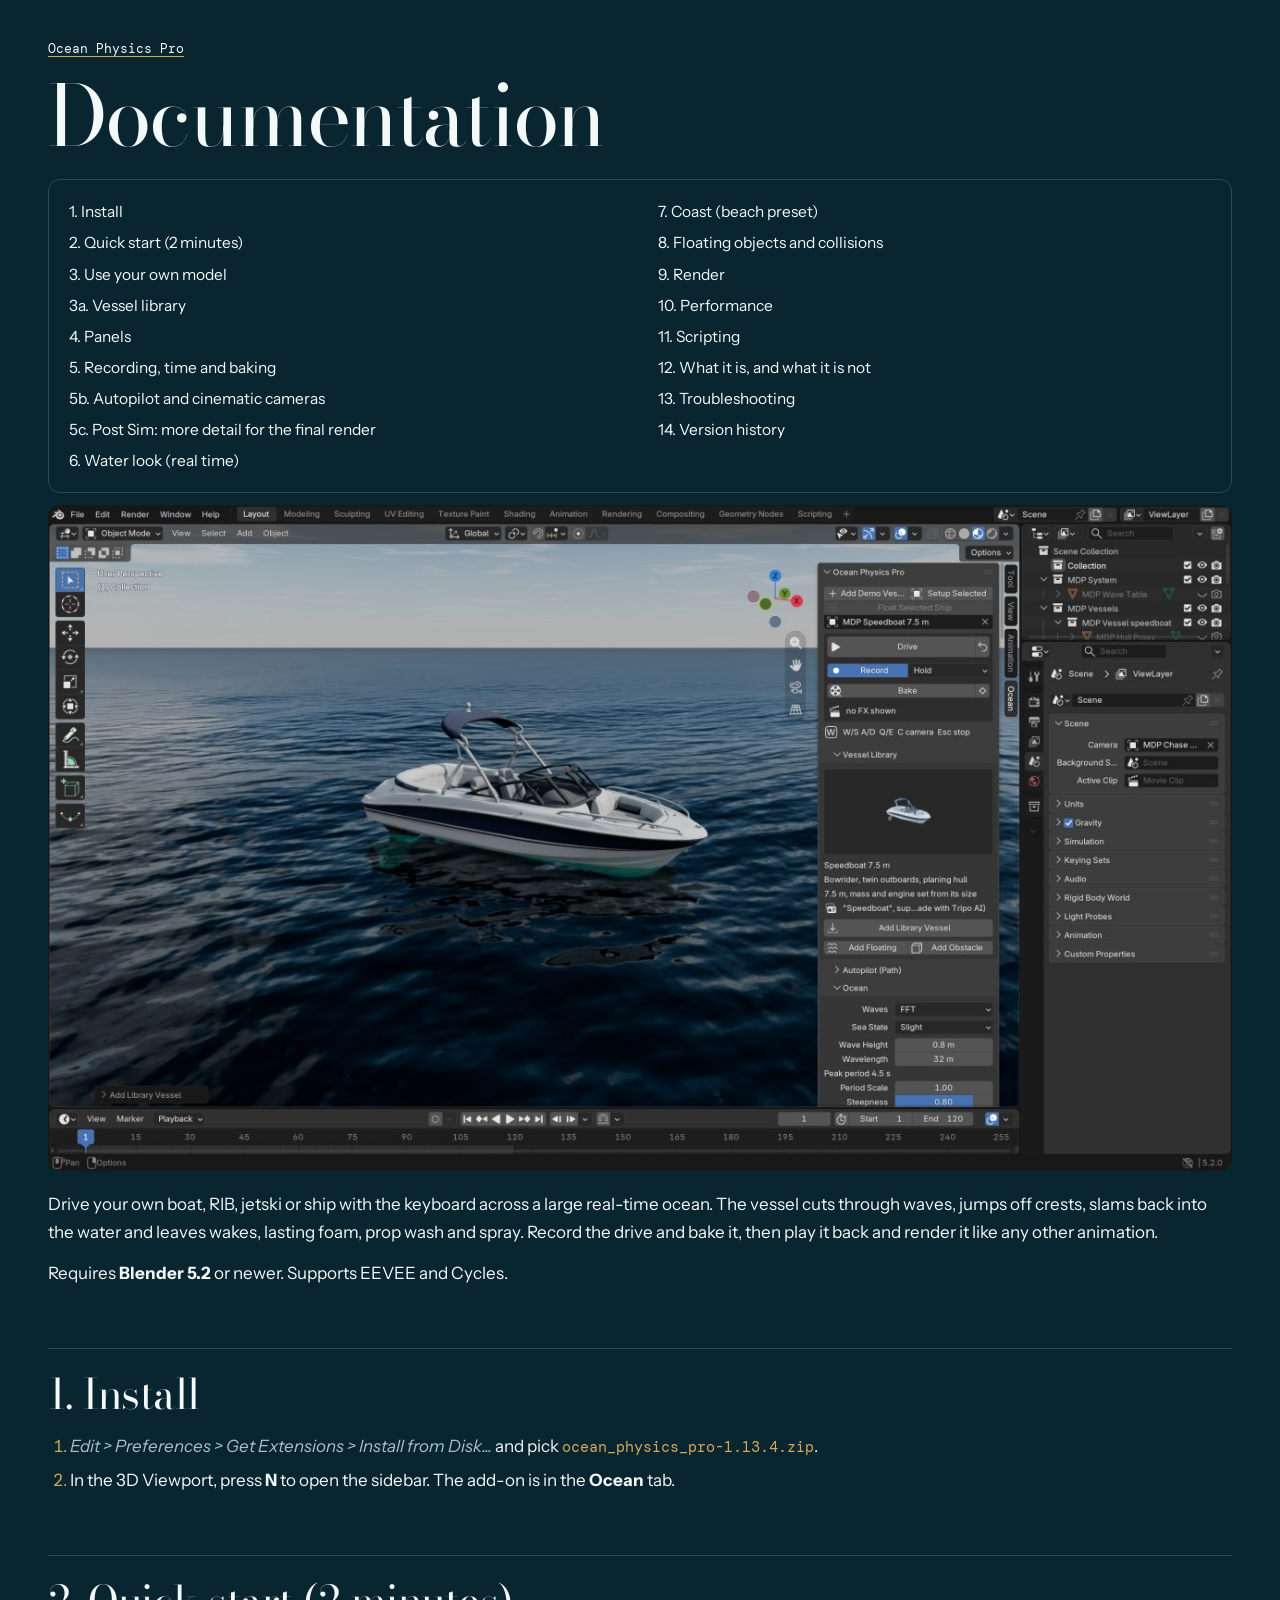
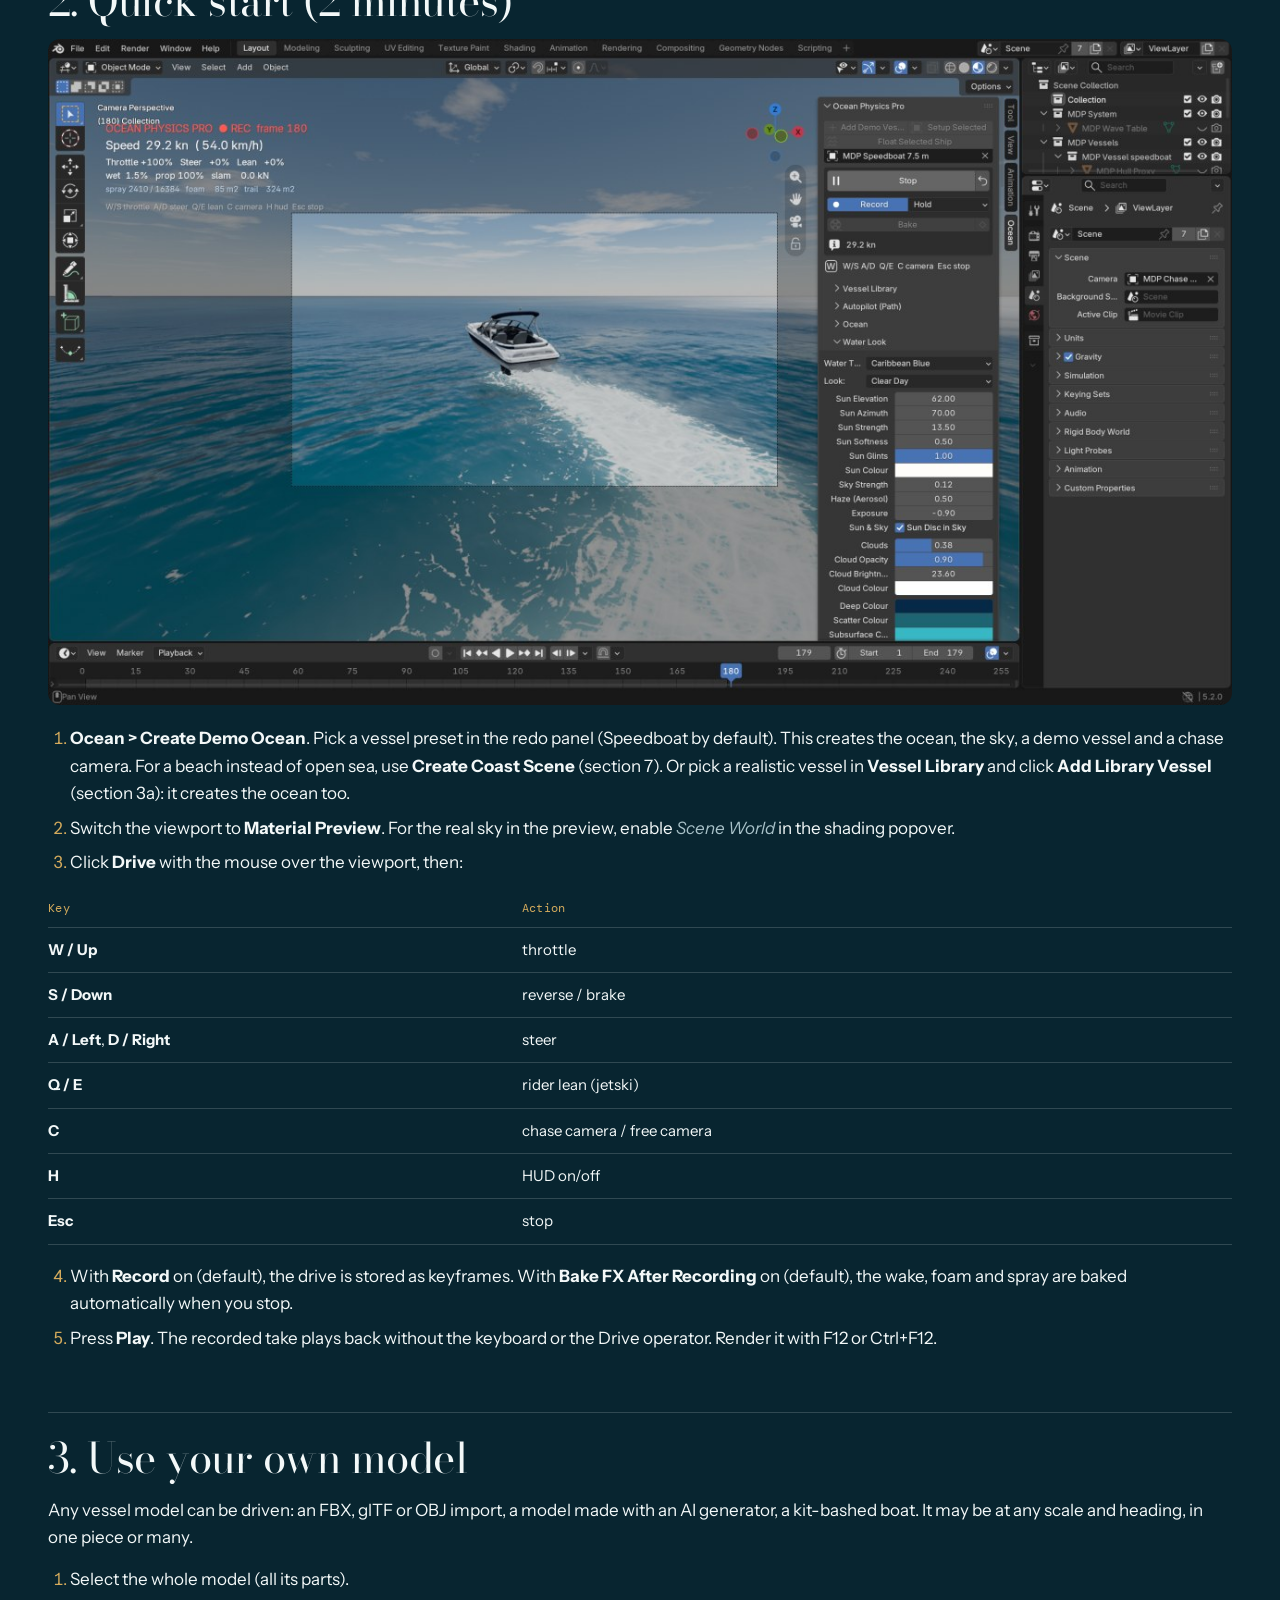
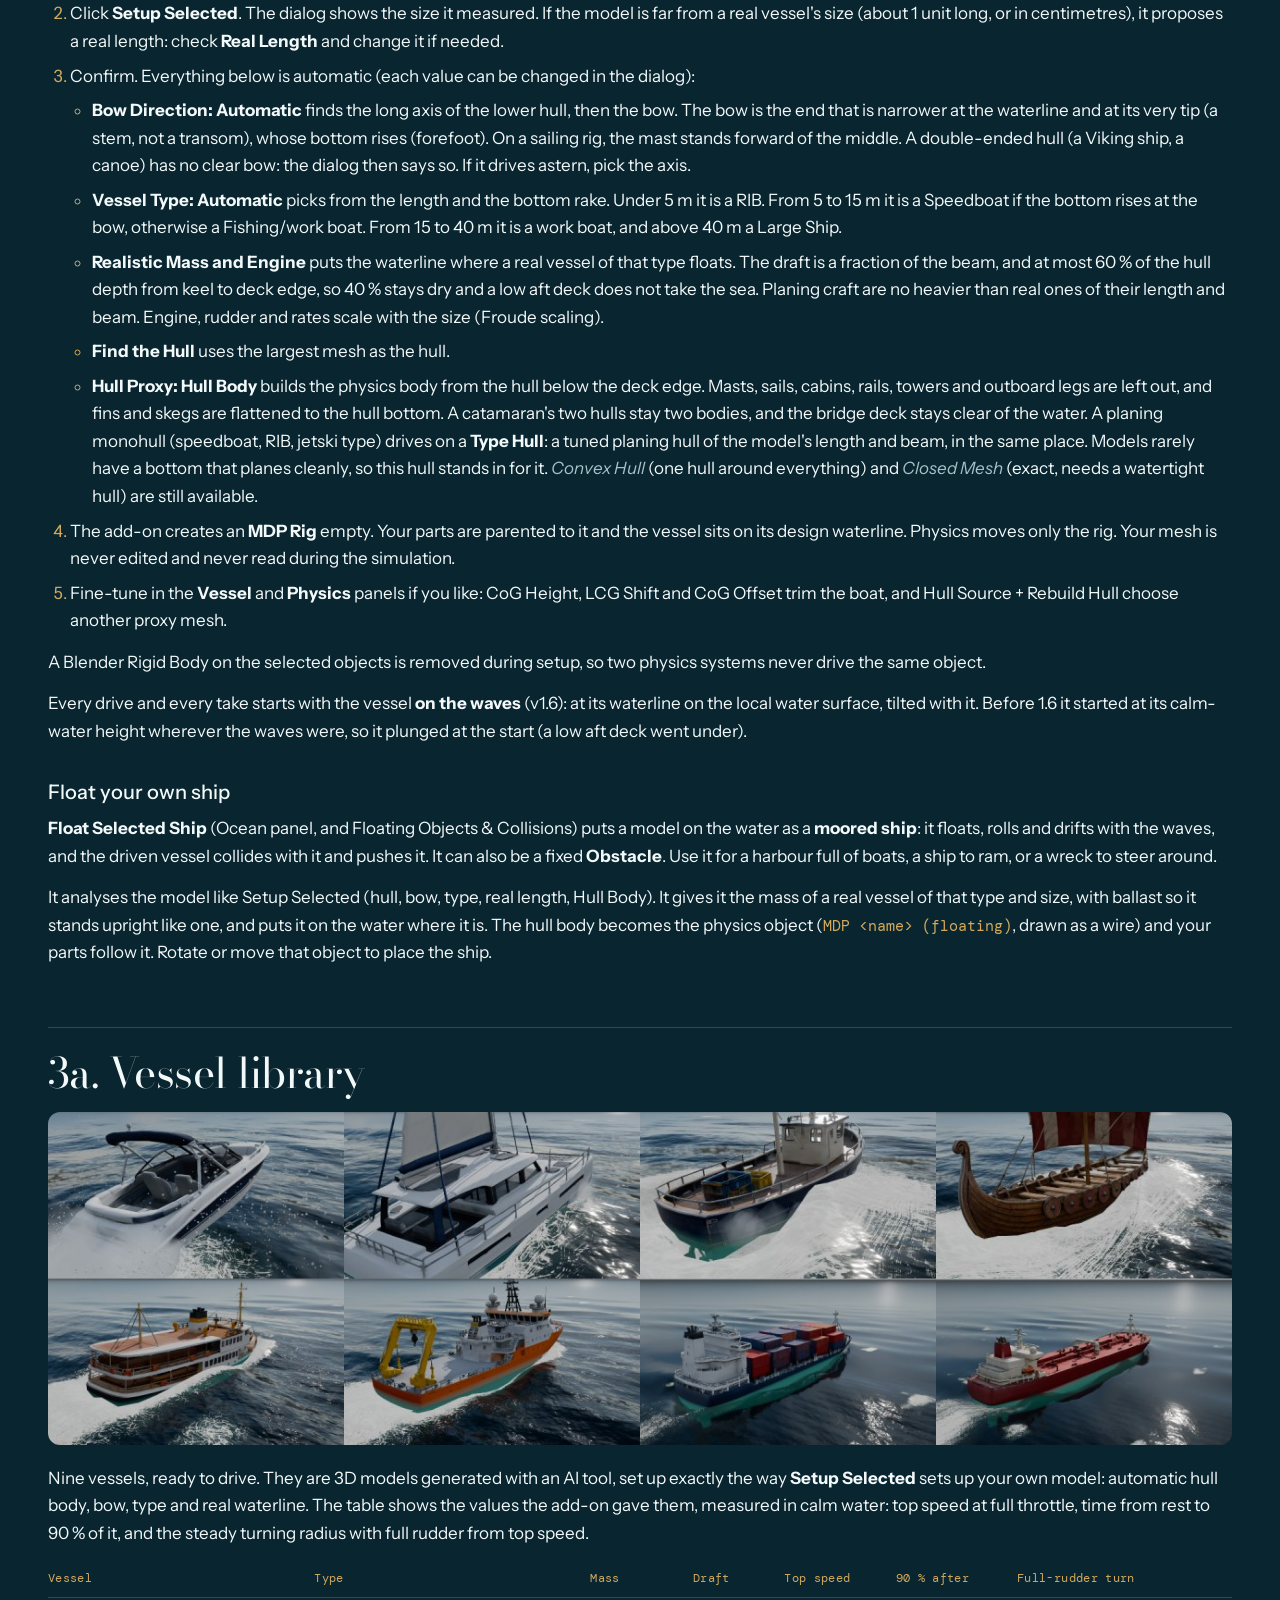
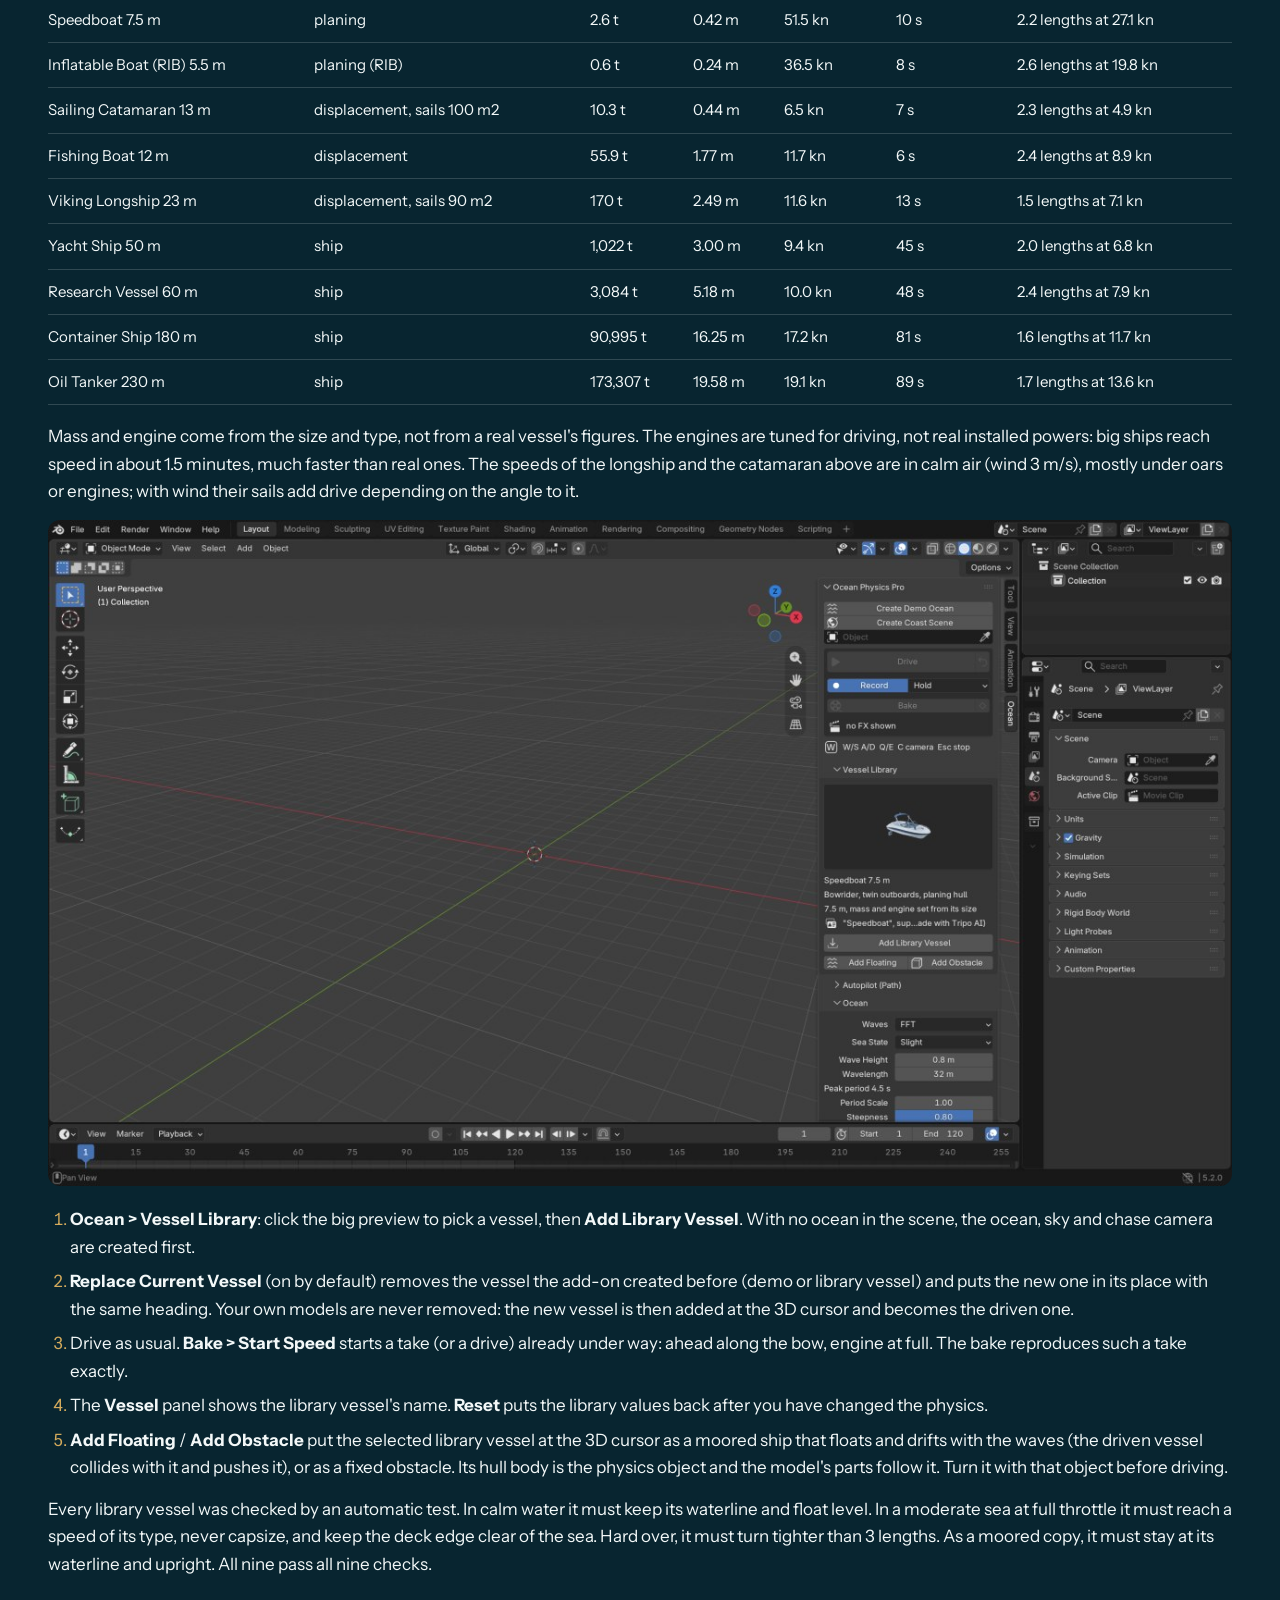
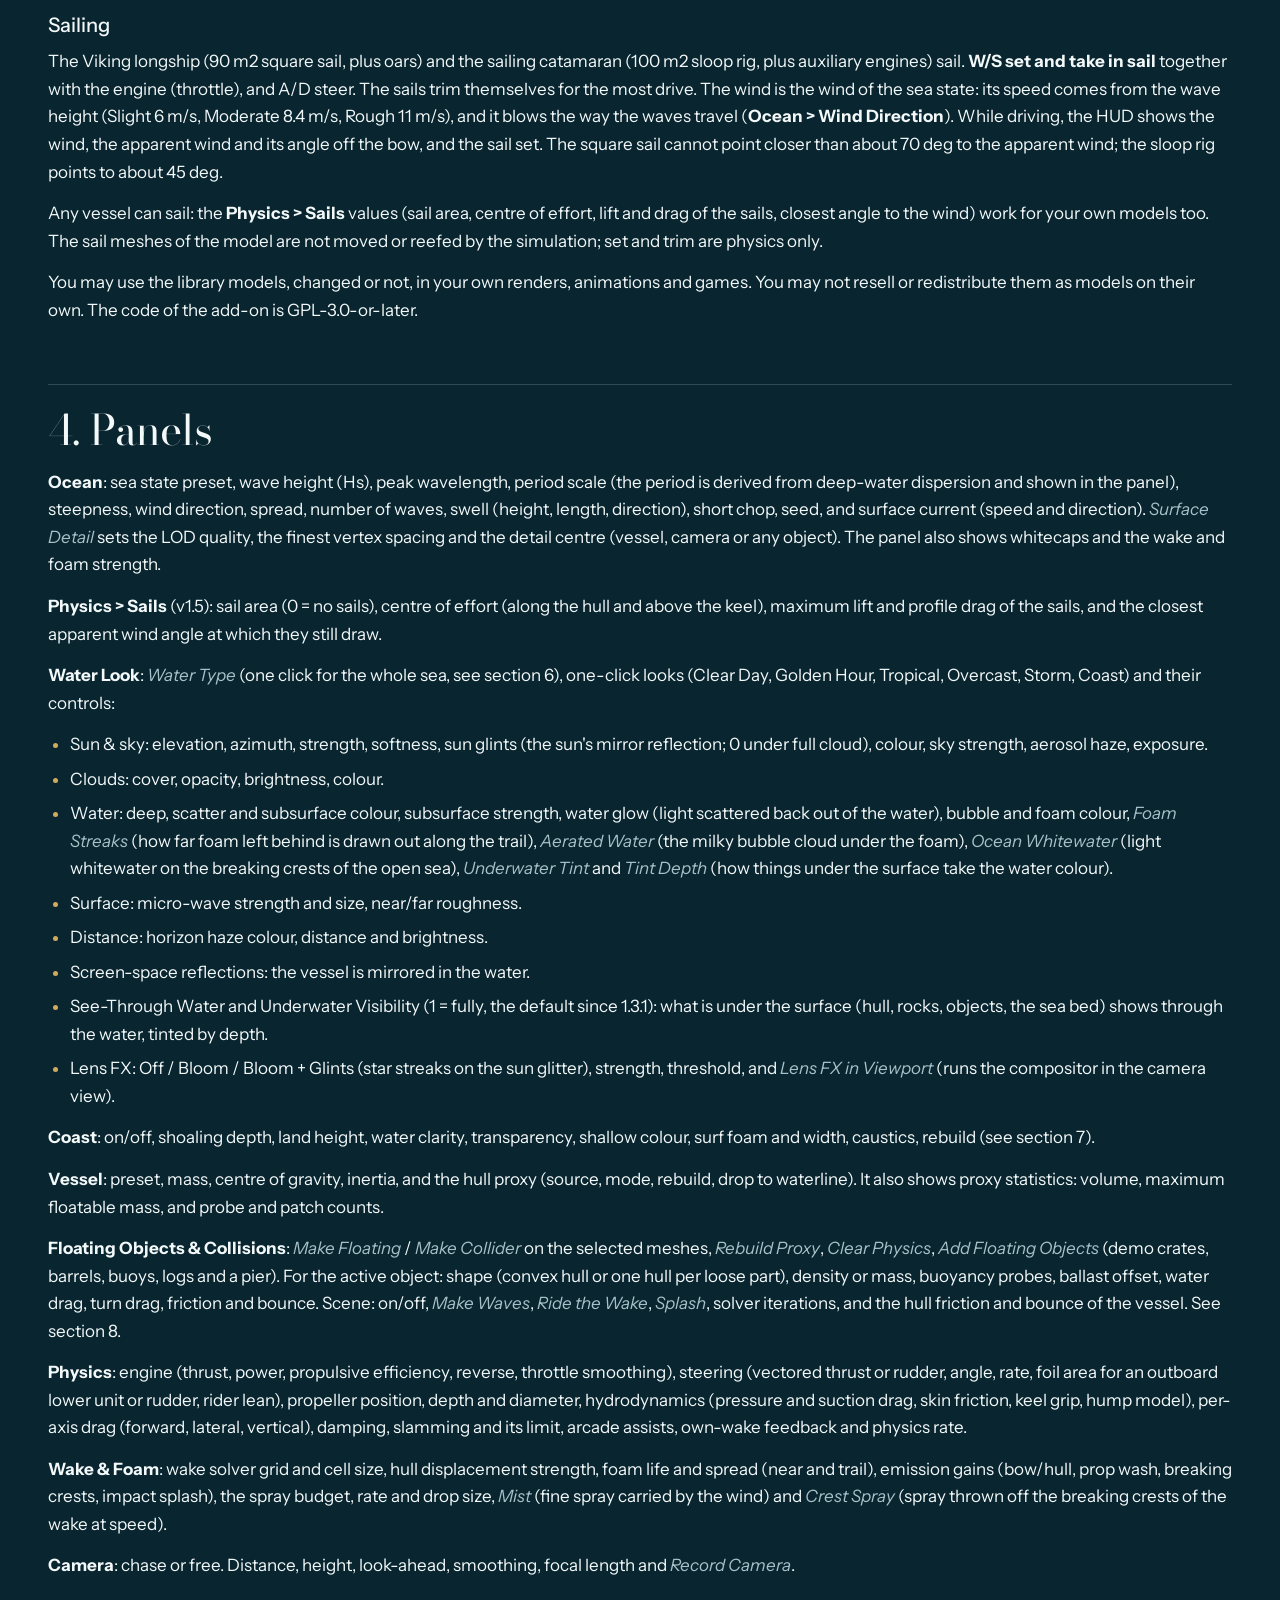
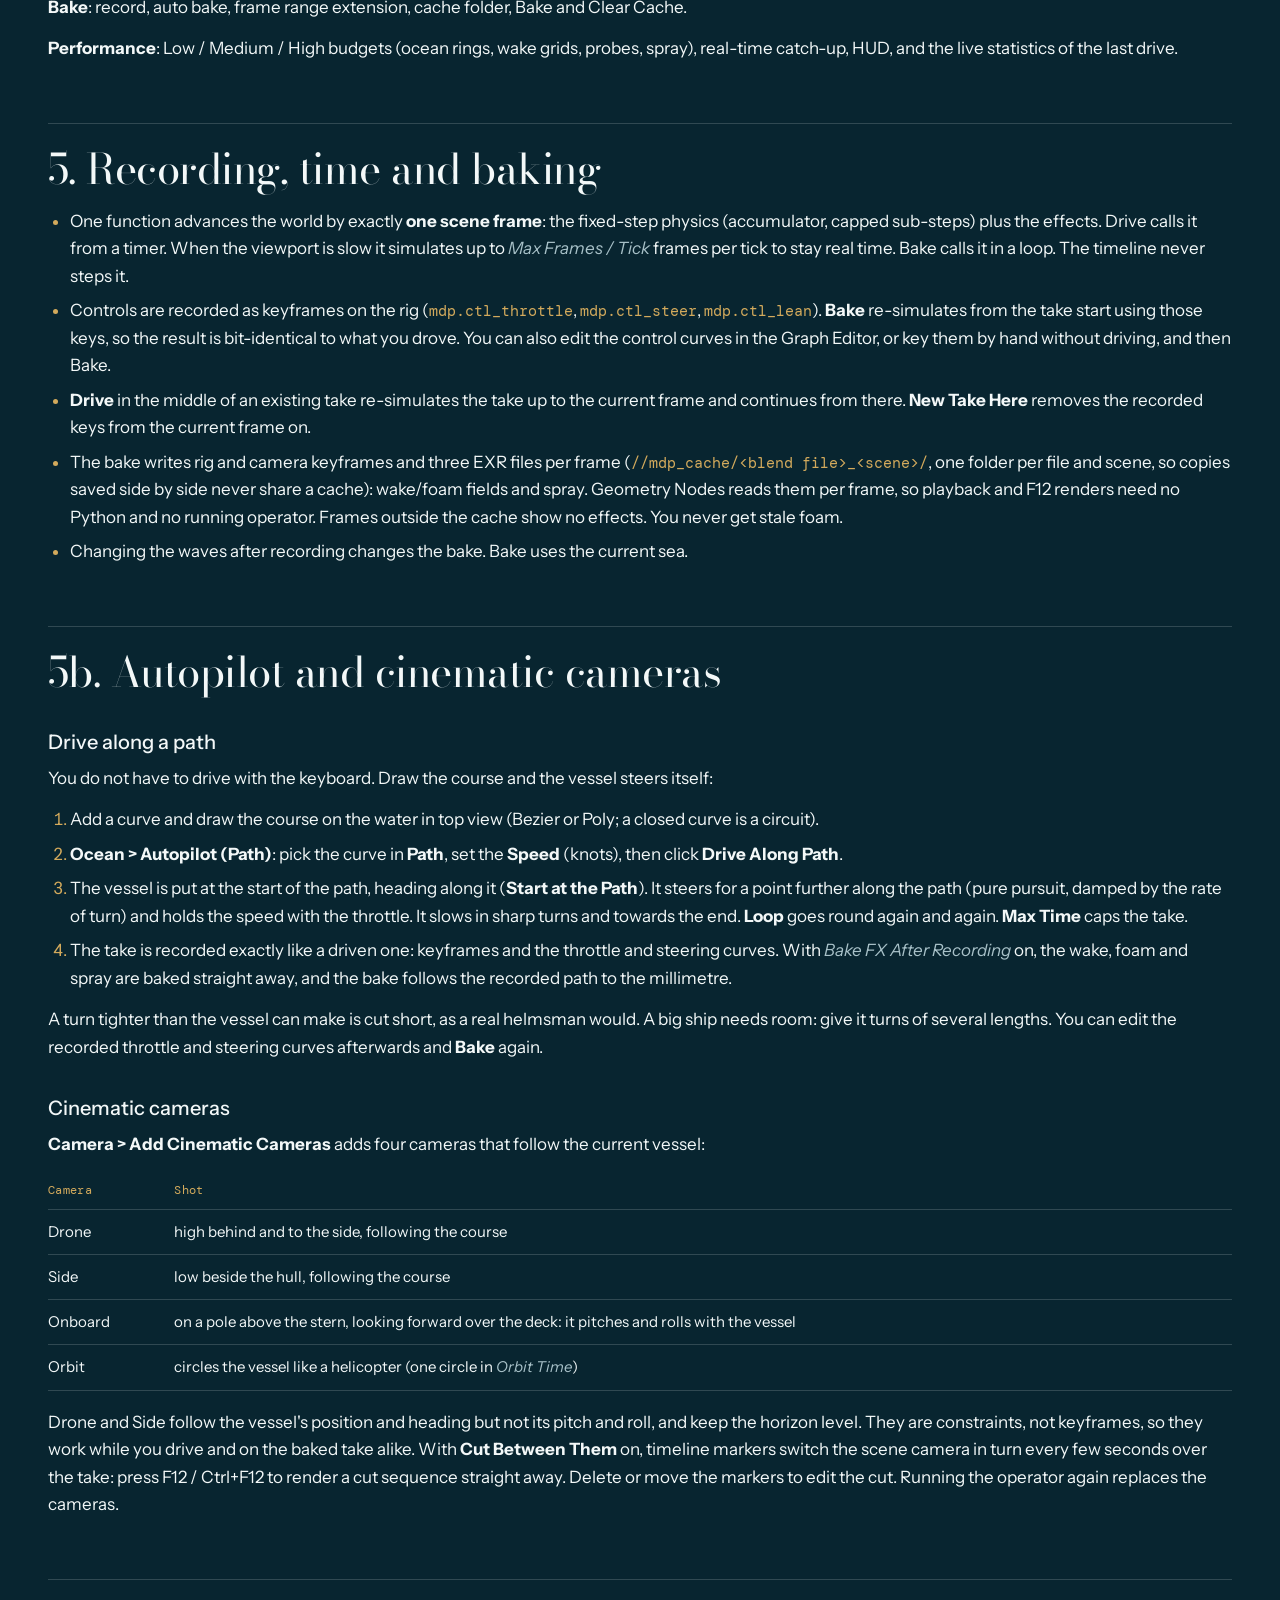
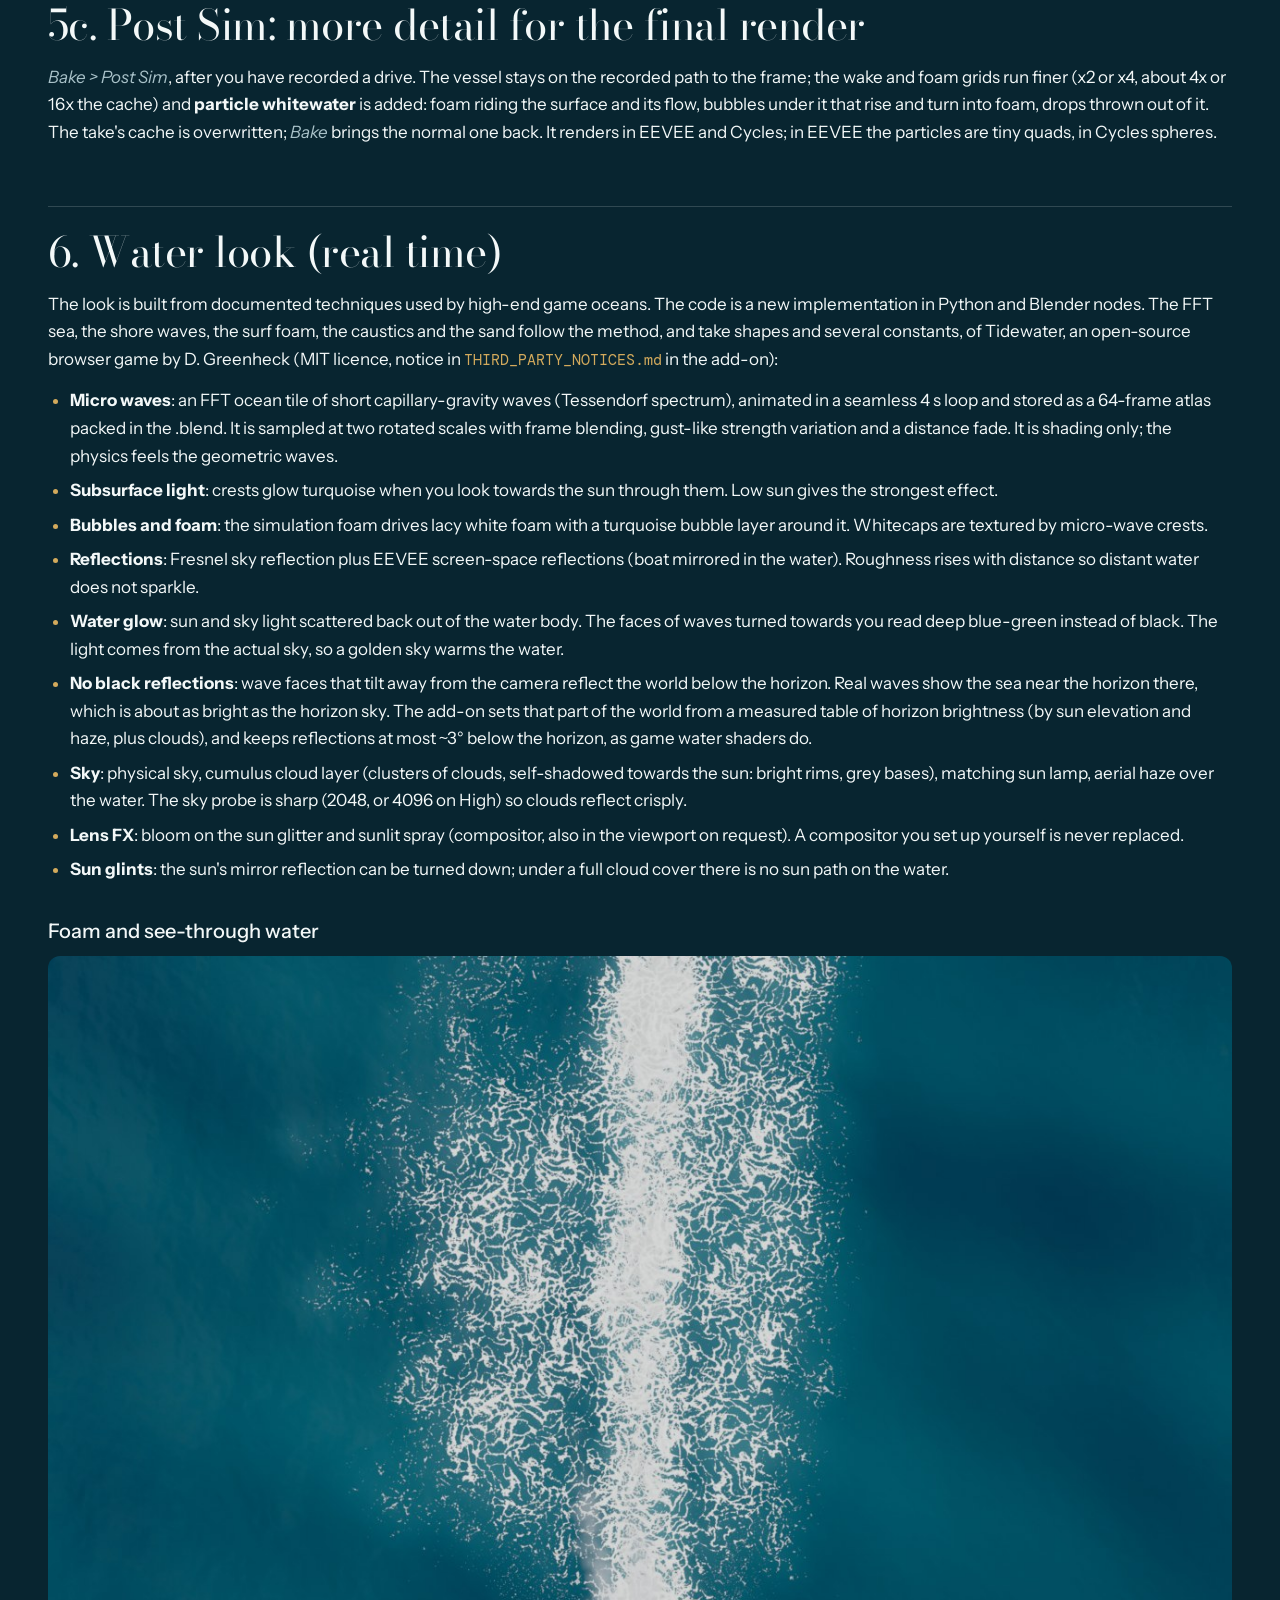
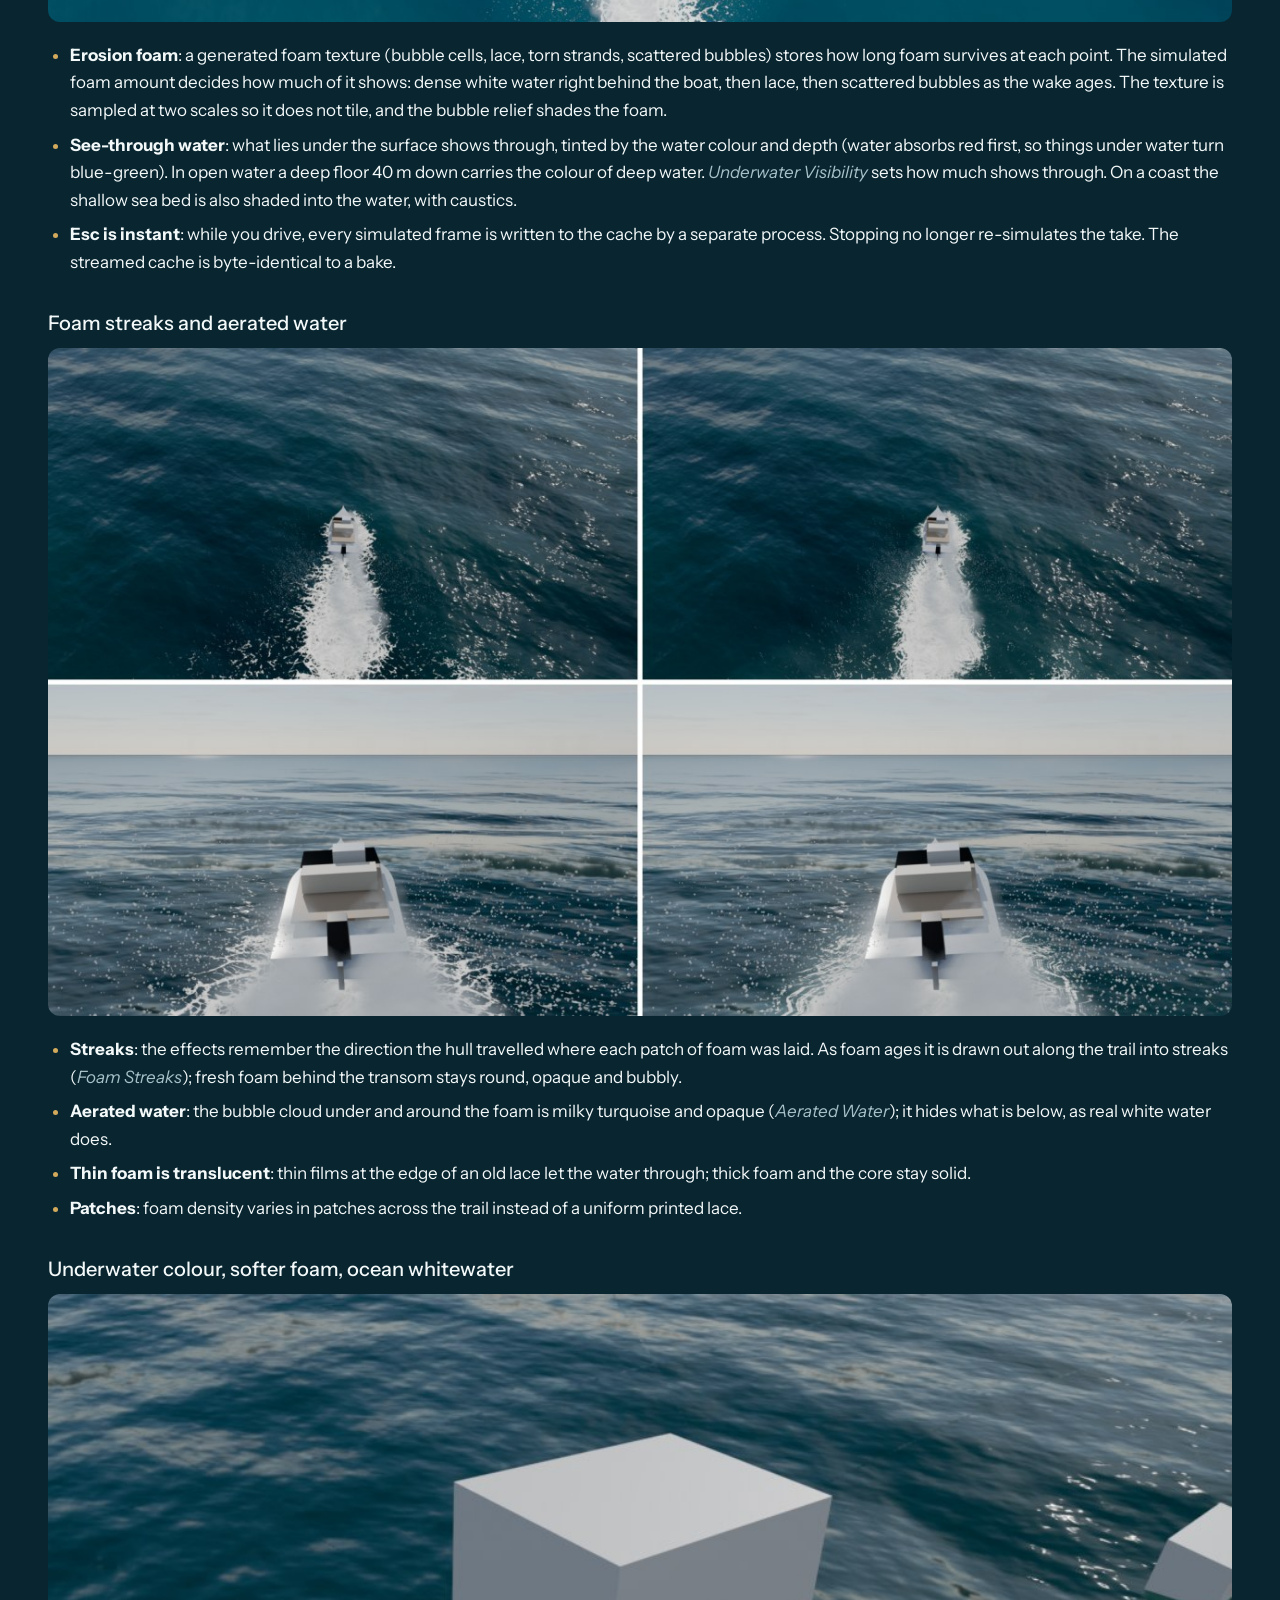
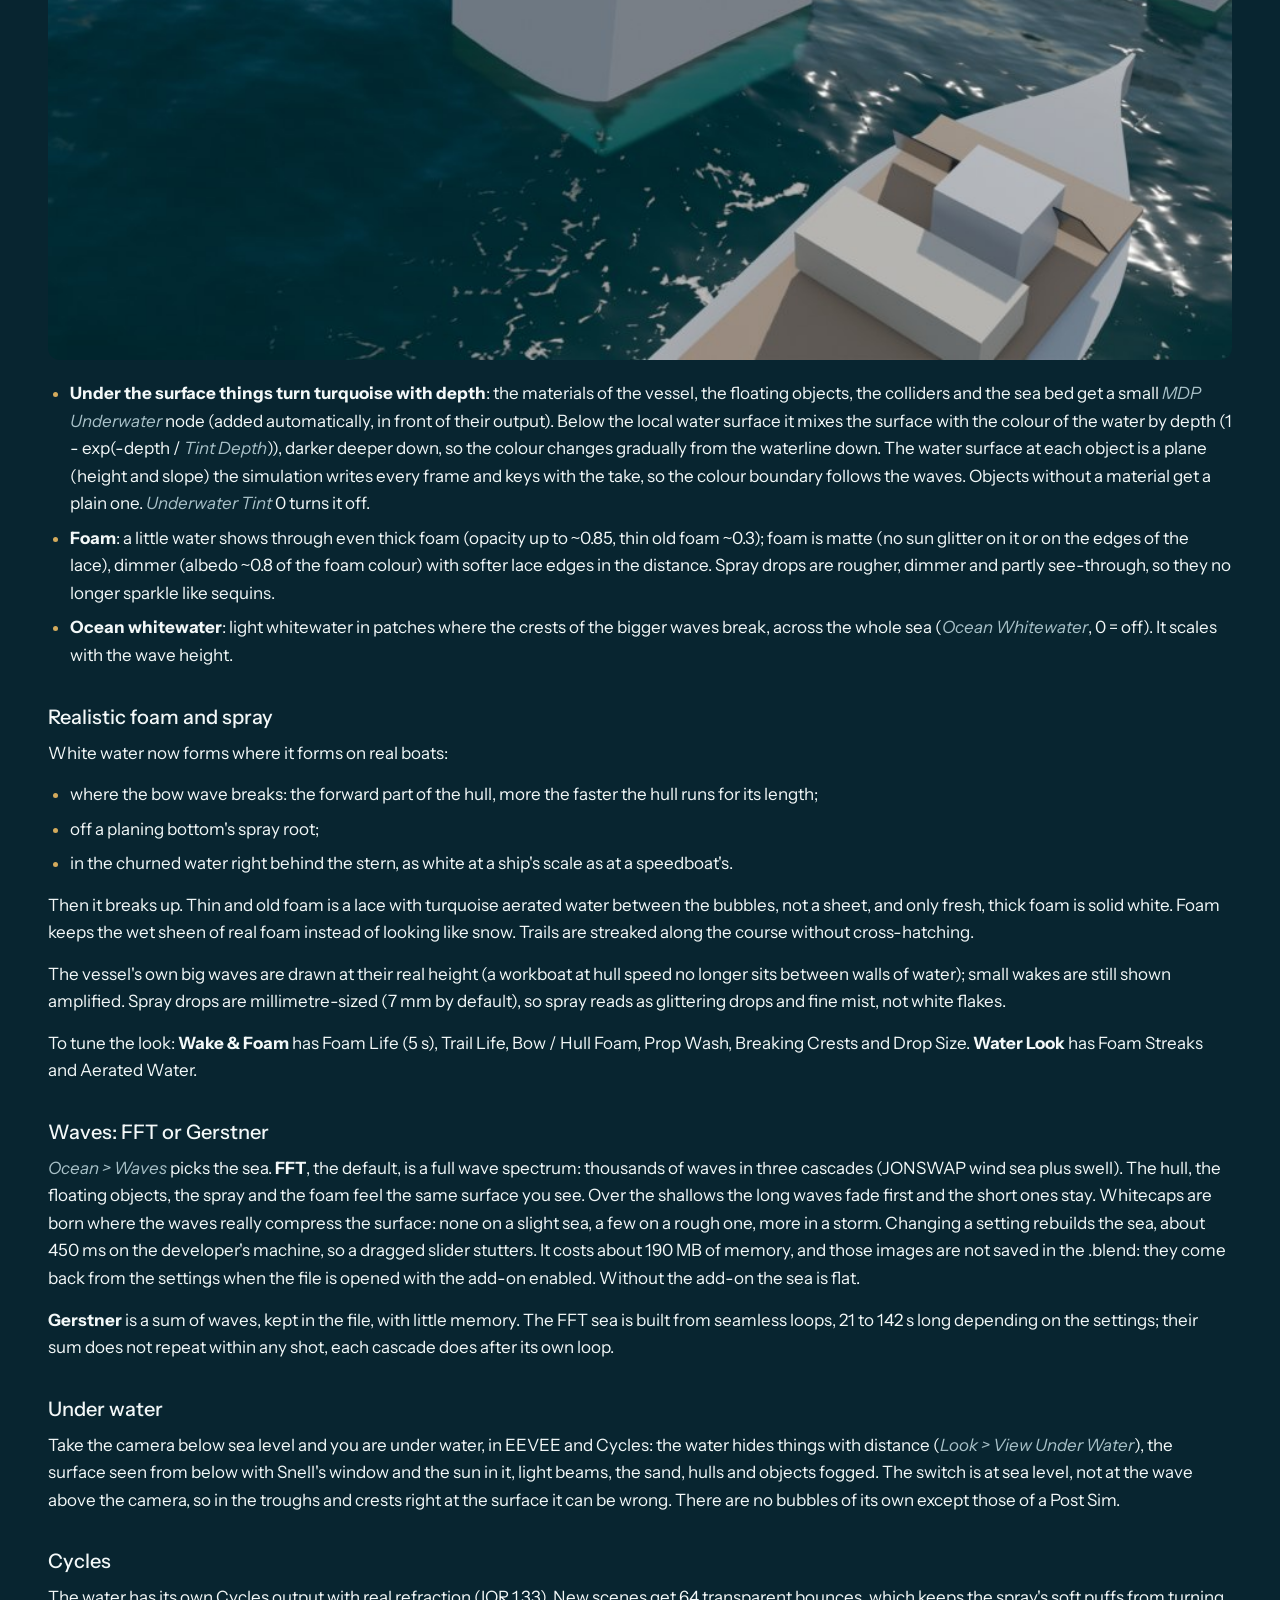
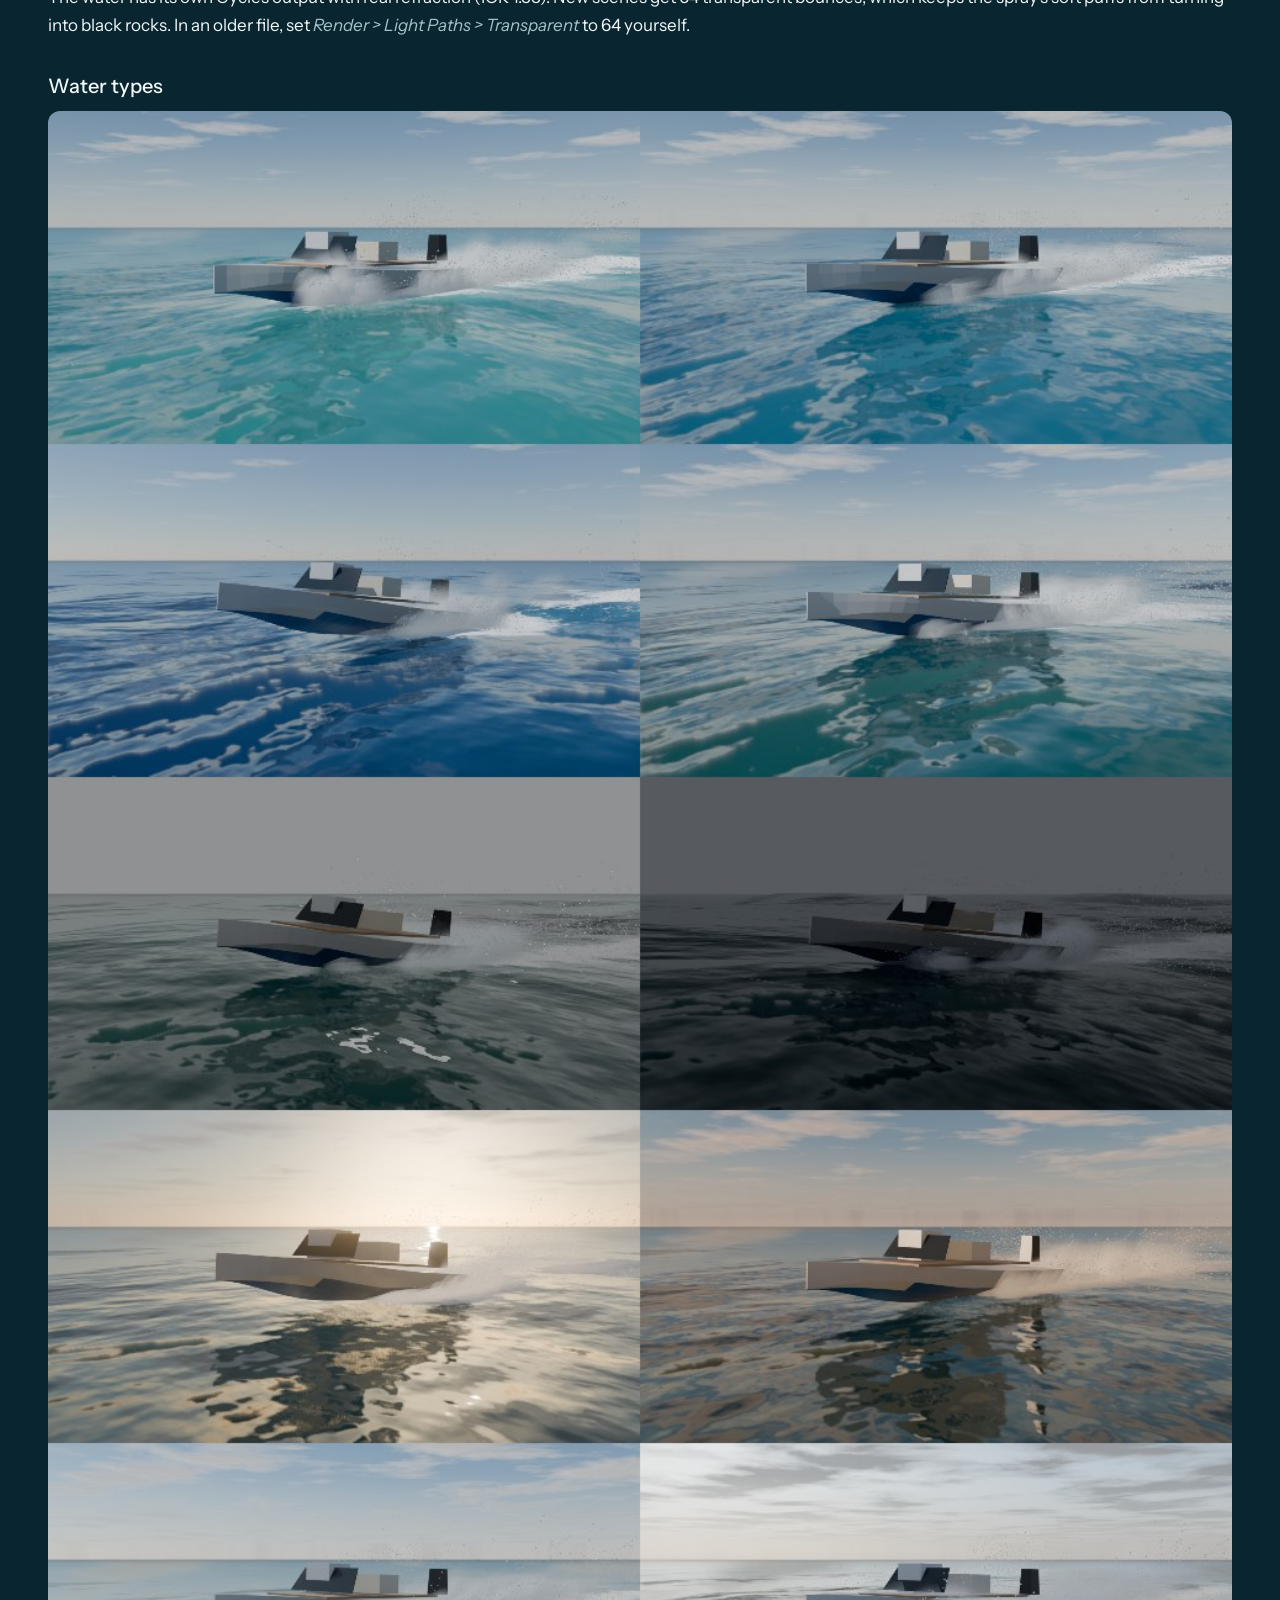
==== commit 0acef8b7: "Name no model tool on the page or in the documentation Co-Authored-By: Claude Opus 5.5 <noreply@anth" ====
--- a/docs.html
+++ b/docs.html
@@ -37,7 +37,7 @@
 <p>It analyses the model like Setup Selected (hull, bow, type, real length, Hull Body). It gives it the mass of a real vessel of that type and size, with ballast so it stands upright like one, and puts it on the water where it is. The hull body becomes the physics object (<code>MDP &lt;name&gt; (floating)</code>, drawn as a wire) and your parts follow it. Rotate or move that object to place the ship.</p>
 <h2 id="3a-vessel-library">3a. Vessel library</h2>
 <div class="media"><img src="images/docs/library.jpg" alt="Library vessels on the water" loading="lazy"></div>
-<p>Nine vessels, ready to drive. They are 3D models generated with an AI tool (Tripo AI), set up exactly the way <b>Setup Selected</b> sets up your own model: automatic hull body, bow, type and real waterline. The table shows the values the add-on gave them, measured in calm water: top speed at full throttle, time from rest to 90 % of it, and the steady turning radius with full rudder from top speed.</p>
+<p>Nine vessels, ready to drive. They are 3D models generated with an AI tool, set up exactly the way <b>Setup Selected</b> sets up your own model: automatic hull body, bow, type and real waterline. The table shows the values the add-on gave them, measured in calm water: top speed at full throttle, time from rest to 90 % of it, and the steady turning radius with full rudder from top speed.</p>
 <div class="tablewrap"><table><tr><th>Vessel</th><th>Type</th><th>Mass</th><th>Draft</th><th>Top speed</th><th>90 % after</th><th>Full-rudder turn</th></tr><tr><td>Speedboat 7.5 m</td><td>planing</td><td>2.6 t</td><td>0.42 m</td><td>51.5 kn</td><td>10 s</td><td>2.2 lengths at 27.1 kn</td></tr><tr><td>Inflatable Boat (RIB) 5.5 m</td><td>planing (RIB)</td><td>0.6 t</td><td>0.24 m</td><td>36.5 kn</td><td>8 s</td><td>2.6 lengths at 19.8 kn</td></tr><tr><td>Sailing Catamaran 13 m</td><td>displacement, sails 100 m2</td><td>10.3 t</td><td>0.44 m</td><td>6.5 kn</td><td>7 s</td><td>2.3 lengths at 4.9 kn</td></tr><tr><td>Fishing Boat 12 m</td><td>displacement</td><td>55.9 t</td><td>1.77 m</td><td>11.7 kn</td><td>6 s</td><td>2.4 lengths at 8.9 kn</td></tr><tr><td>Viking Longship 23 m</td><td>displacement, sails 90 m2</td><td>170 t</td><td>2.49 m</td><td>11.6 kn</td><td>13 s</td><td>1.5 lengths at 7.1 kn</td></tr><tr><td>Yacht Ship 50 m</td><td>ship</td><td>1,022 t</td><td>3.00 m</td><td>9.4 kn</td><td>45 s</td><td>2.0 lengths at 6.8 kn</td></tr><tr><td>Research Vessel 60 m</td><td>ship</td><td>3,084 t</td><td>5.18 m</td><td>10.0 kn</td><td>48 s</td><td>2.4 lengths at 7.9 kn</td></tr><tr><td>Container Ship 180 m</td><td>ship</td><td>90,995 t</td><td>16.25 m</td><td>17.2 kn</td><td>81 s</td><td>1.6 lengths at 11.7 kn</td></tr><tr><td>Oil Tanker 230 m</td><td>ship</td><td>173,307 t</td><td>19.58 m</td><td>19.1 kn</td><td>89 s</td><td>1.7 lengths at 13.6 kn</td></tr></table></div>
 <p>Mass and engine come from the size and type, not from a real vessel's figures. The engines are tuned for driving, not real installed powers: big ships reach speed in about 1.5 minutes, much faster than real ones. The speeds of the longship and the catamaran above are in calm air (wind 3 m/s), mostly under oars or engines; with wind their sails add drive depending on the angle to it.</p>
 <div class="media"><img src="images/docs/ui_library.jpg" alt="Vessel Library panel" loading="lazy"></div>
--- a/assets/style.css
+++ b/assets/style.css
@@ -88,7 +88,6 @@
 .bleed .over-copy { position: absolute; left: 0; right: 0; top: clamp(20px, 4vw, 56px); z-index: 1; }
 .film { aspect-ratio: 16 / 9; width: 100%; background: var(--deep); }
 .film iframe { display: block; width: 100%; height: 100%; border: 0; }
-.framed .only-standalone { display: none; }
 
 /* layout */
 .two { display: grid; grid-template-columns: minmax(0, 5fr) minmax(0, 7fr); gap: clamp(28px, 5vw, 72px); align-items: start; }
@@ -197,3 +196,21 @@
 @media (max-width: 480px) {
   .hero video { aspect-ratio: 4 / 5; }
 }
+
+/* rounded corners: pictures, bands and boxes alike */
+:root { --r: 12px; --r-big: 18px; --inset: 12px; }
+.hero, .bleed, .paper, .raised { border-radius: var(--r-big); overflow: hidden; margin-inline: var(--inset); }
+.hero { margin-top: var(--inset); }
+.framed { --r-big: 12px; }
+.framed .hero, .framed .bleed, .framed .paper, .framed .raised { margin-inline: 0; }
+.framed .hero { margin-top: 0; }
+.shot, .film { border-radius: var(--r); overflow: hidden; }
+.pair, .fleet { gap: 8px; }
+.plate, .gauges { border: 1px solid var(--rule); border-radius: var(--r); padding-inline: 18px; }
+.doc .media { border-radius: var(--r); overflow: hidden; }
+.doc pre { border-radius: var(--r); }
+.toc { border: 1px solid var(--rule); border-radius: var(--r); padding: 16px 20px; }
+@media (max-width: 760px) {
+  :root { --inset: 8px; }
+  .plate, .gauges { padding-inline: 14px; }
+}
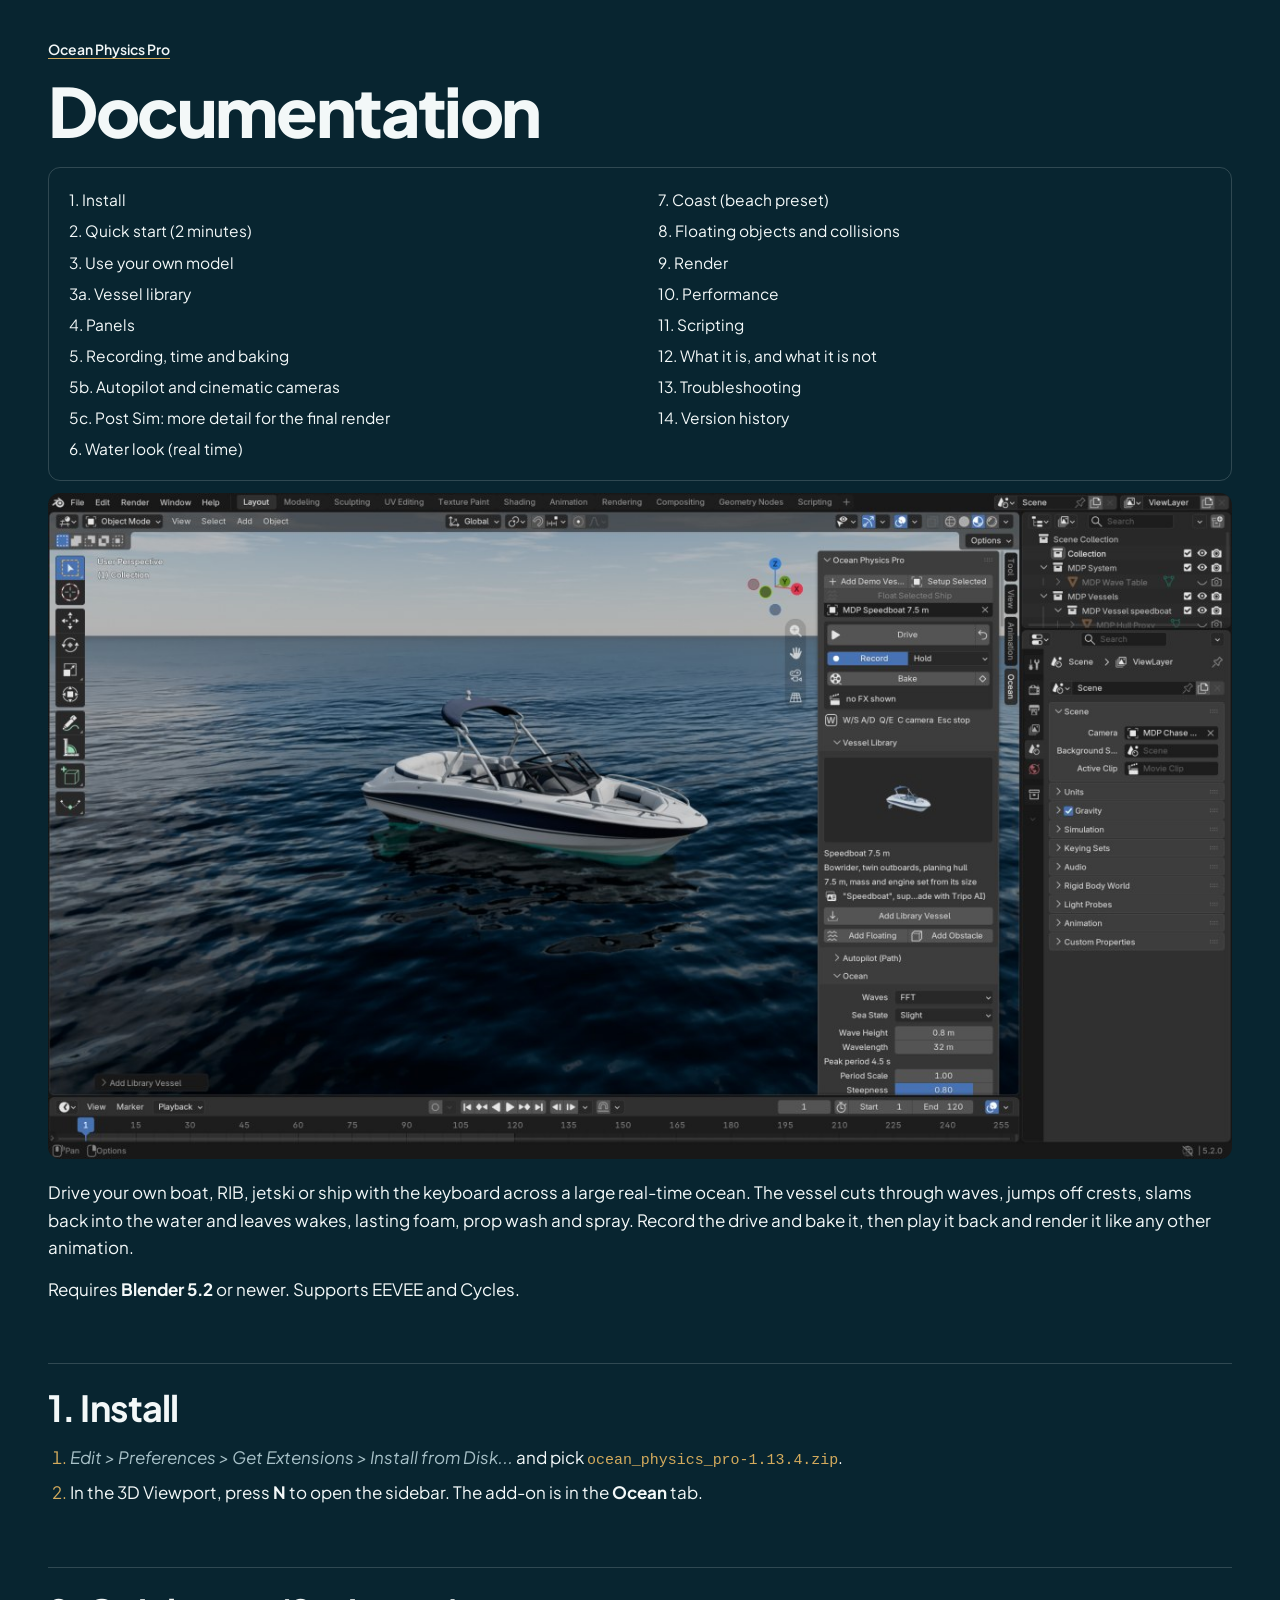
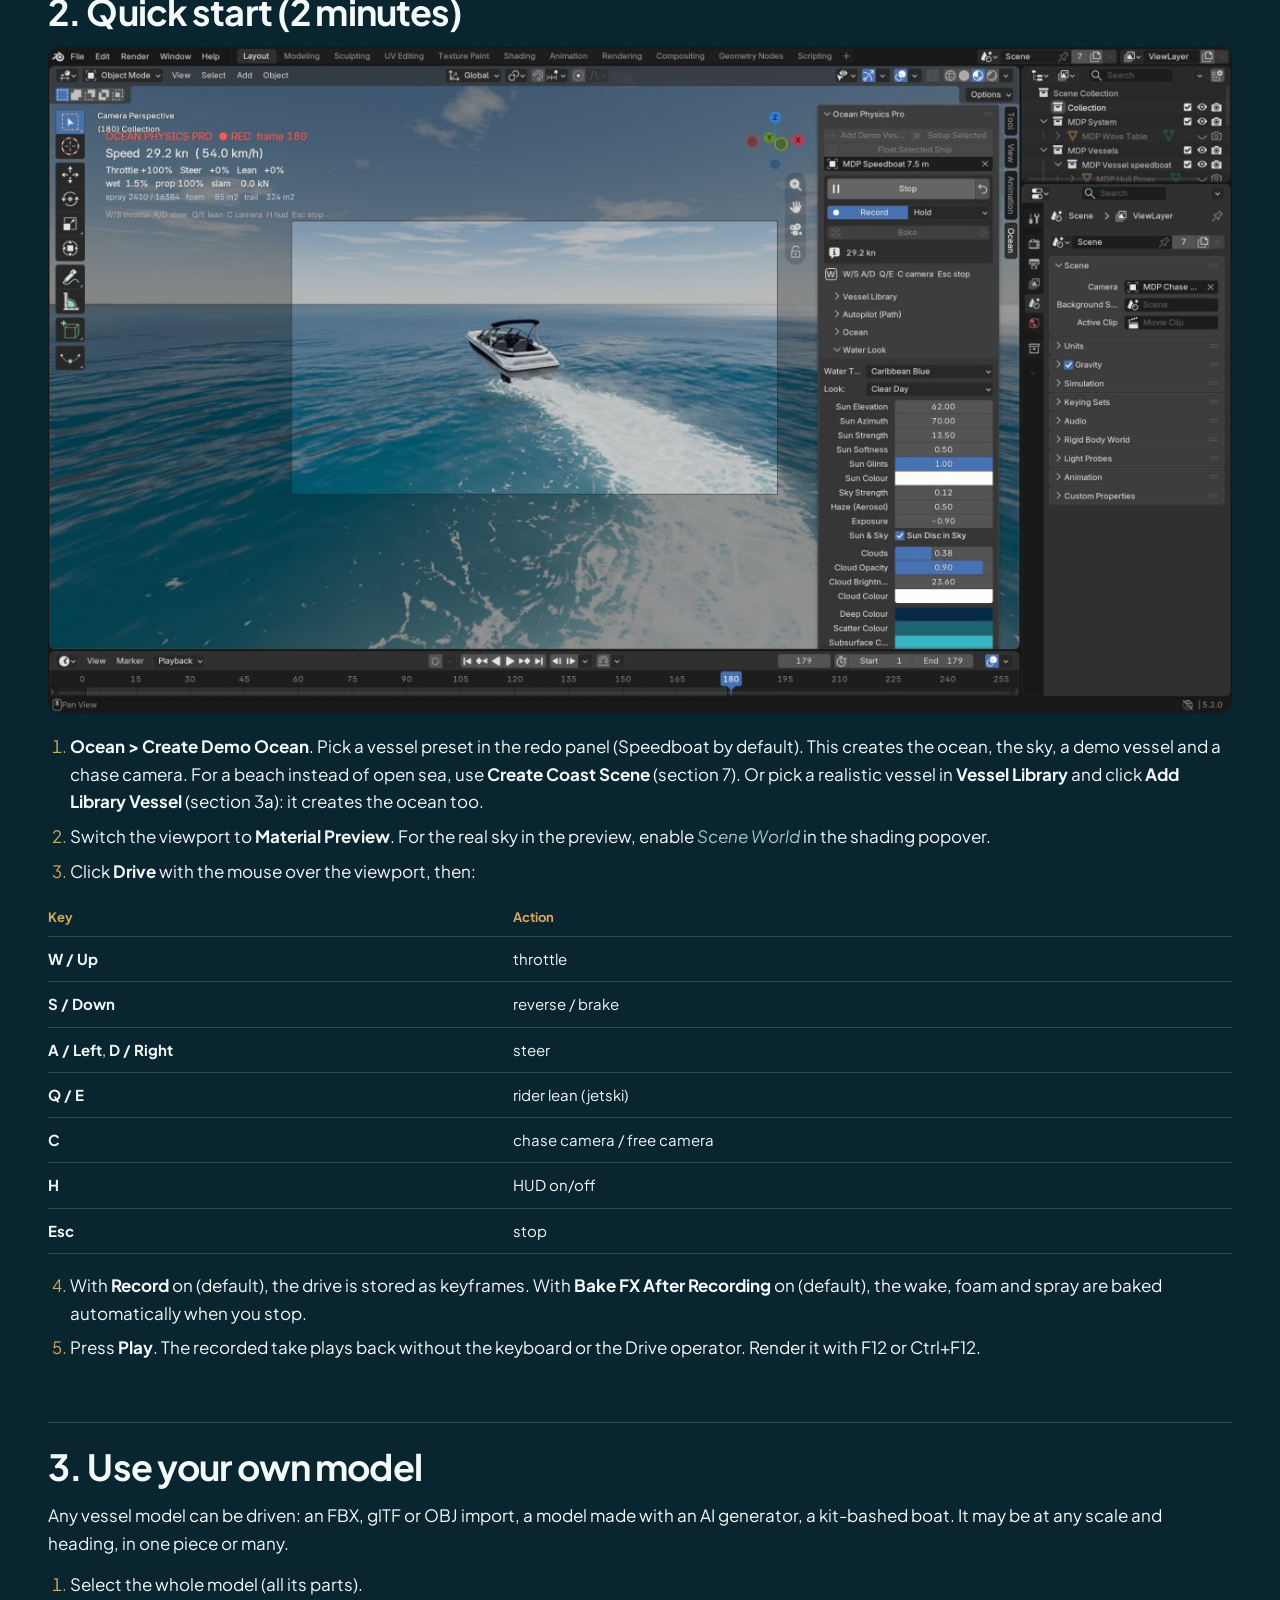
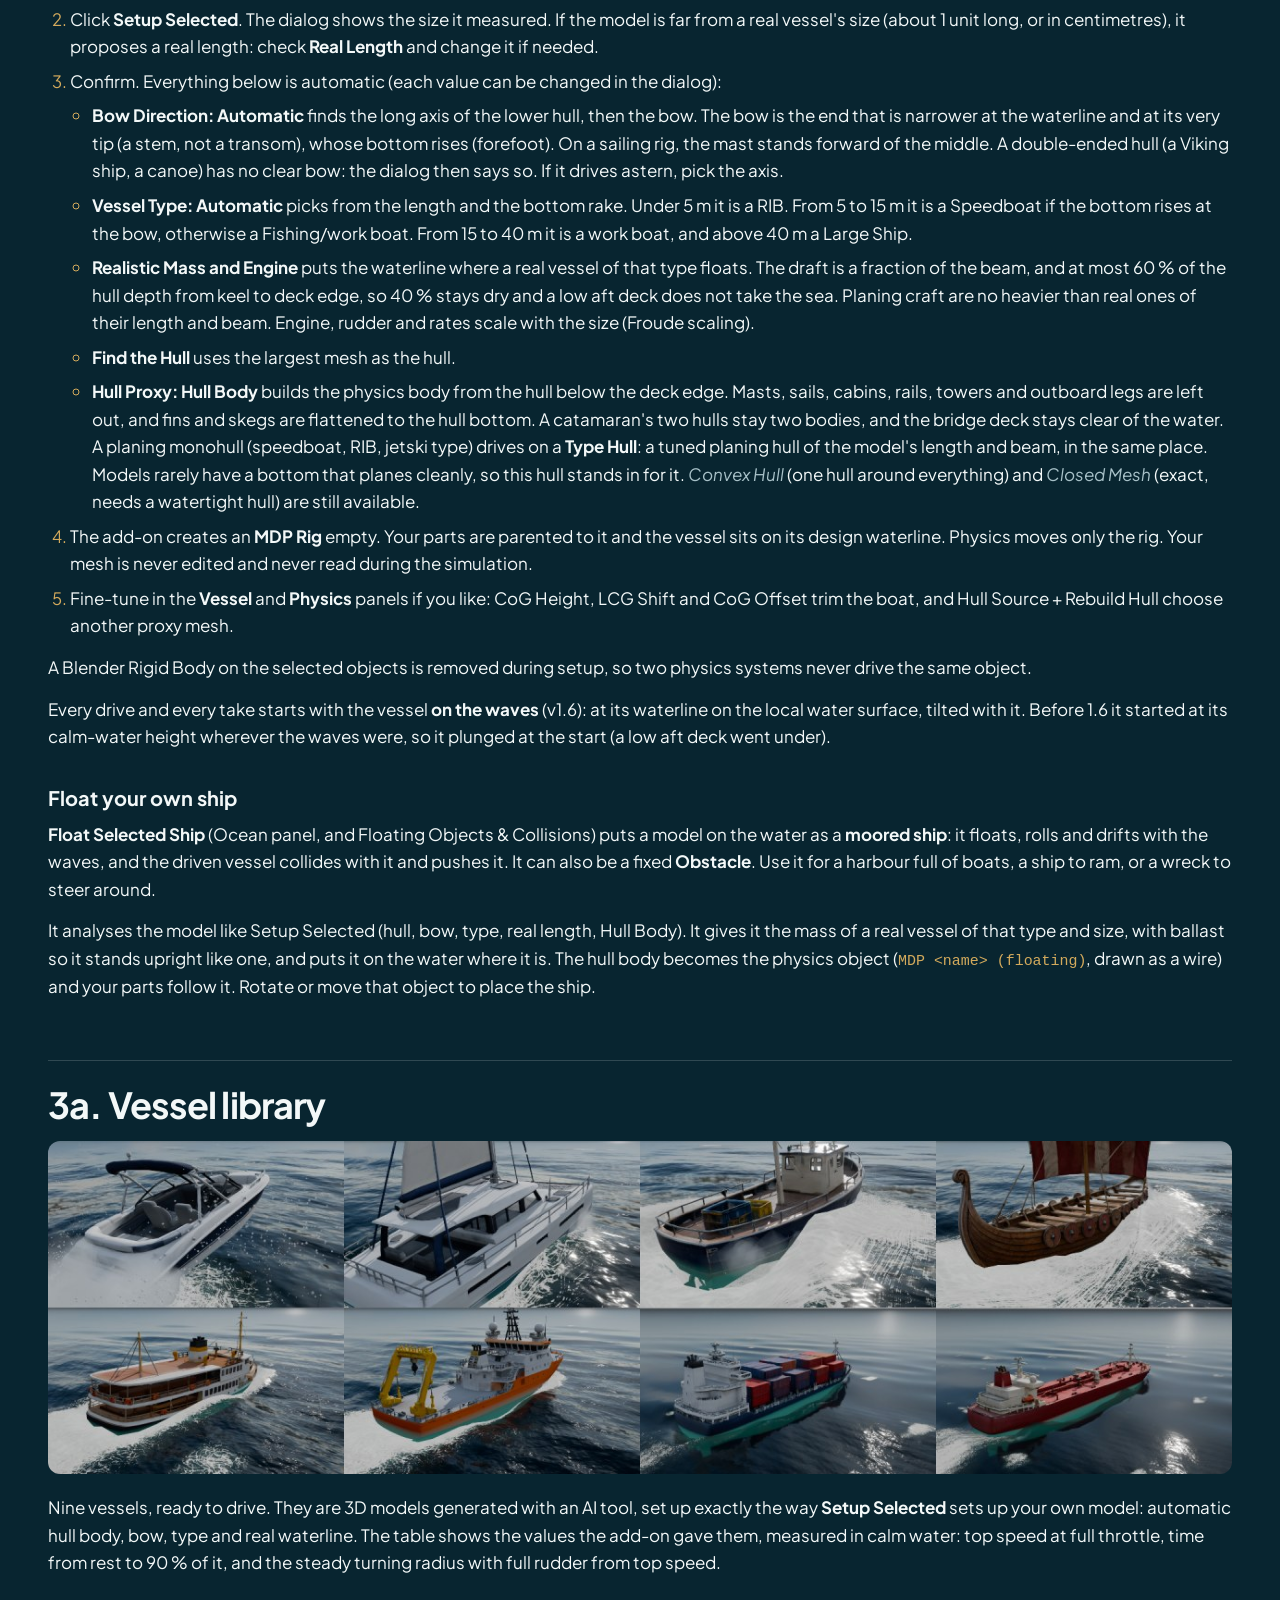
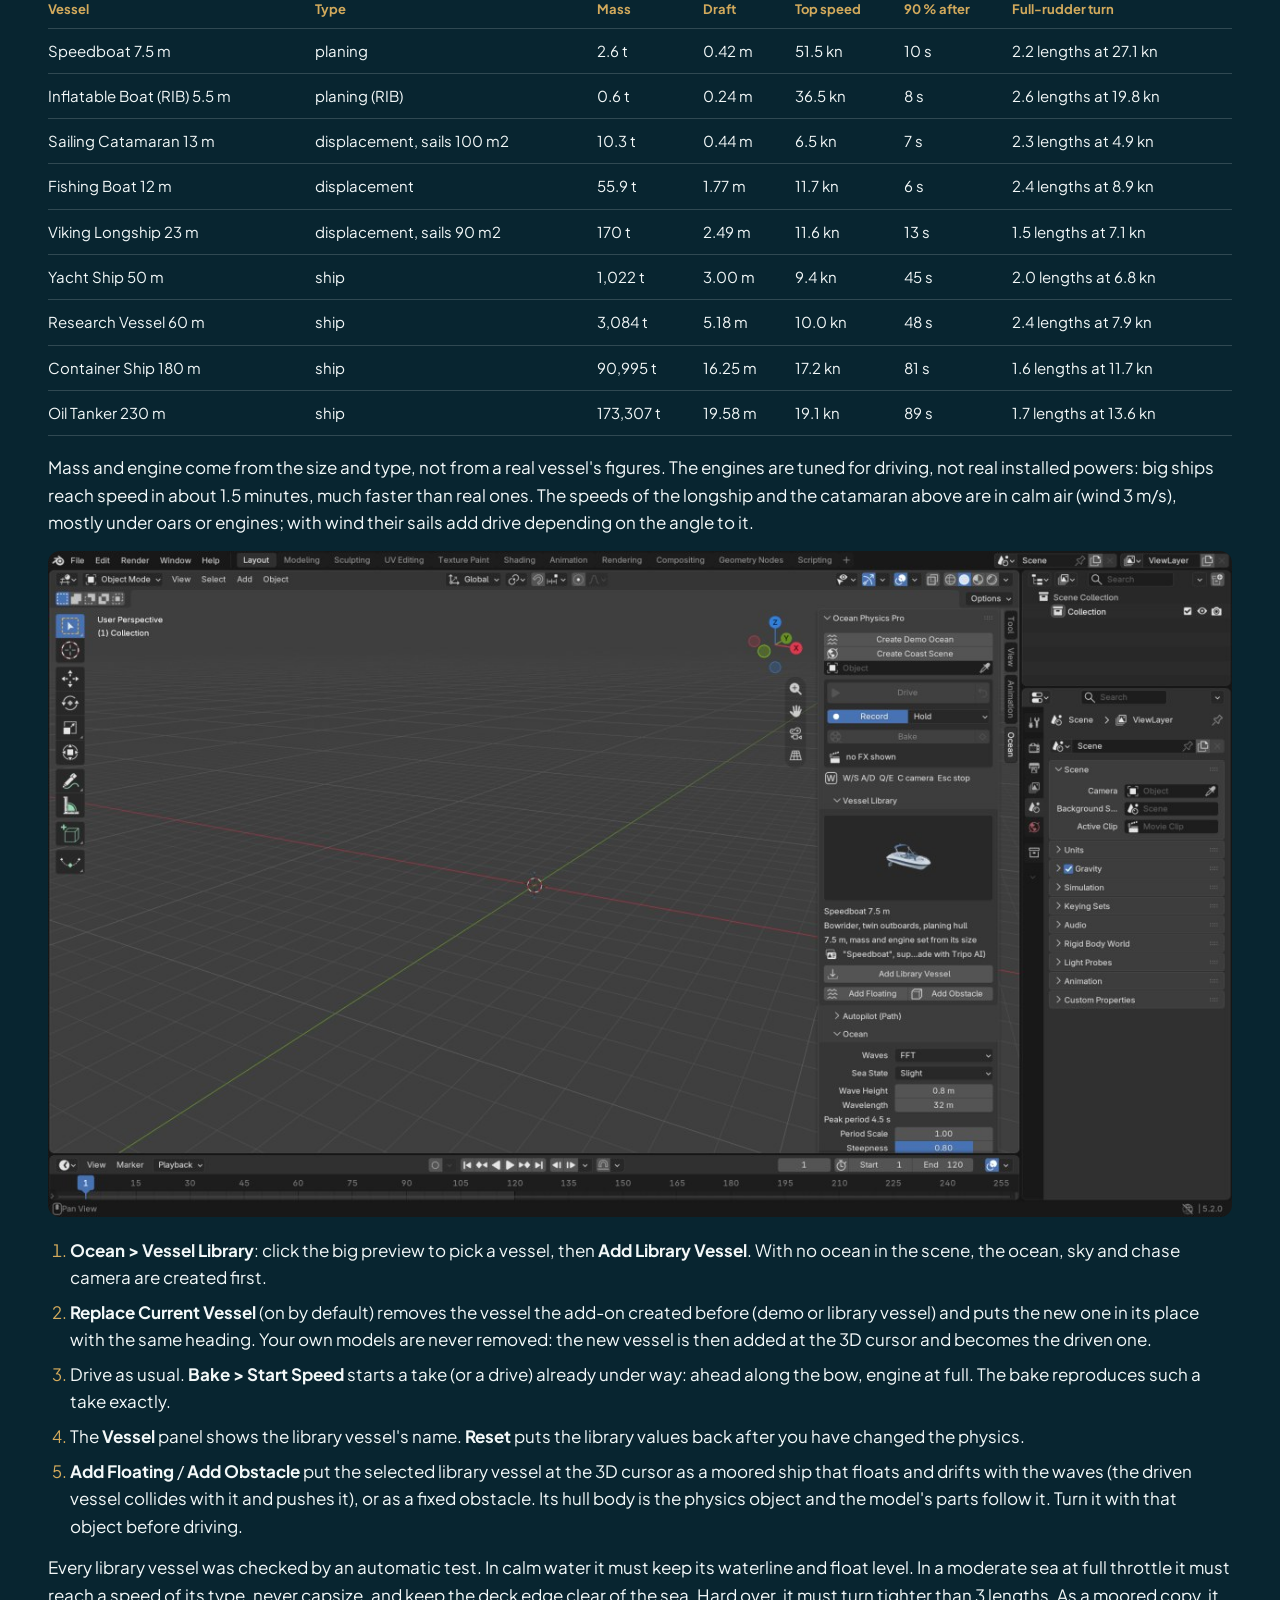
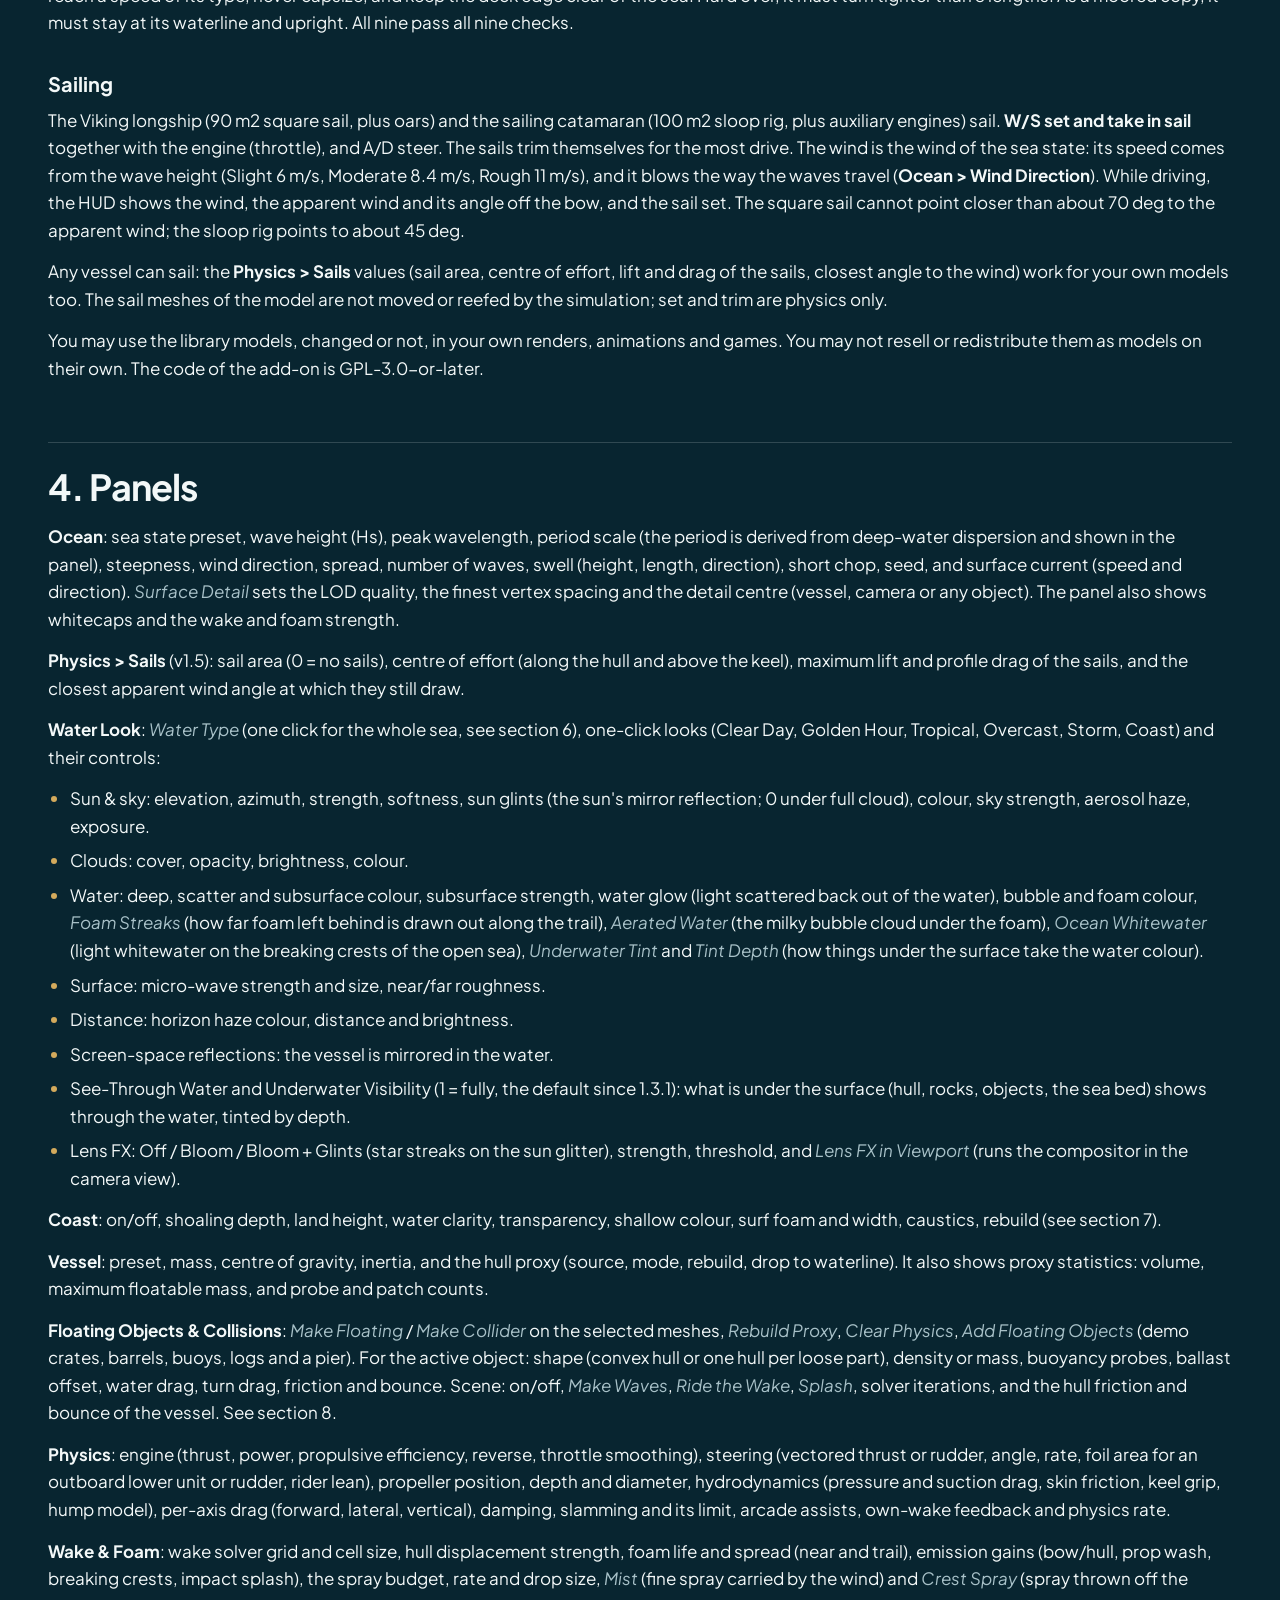
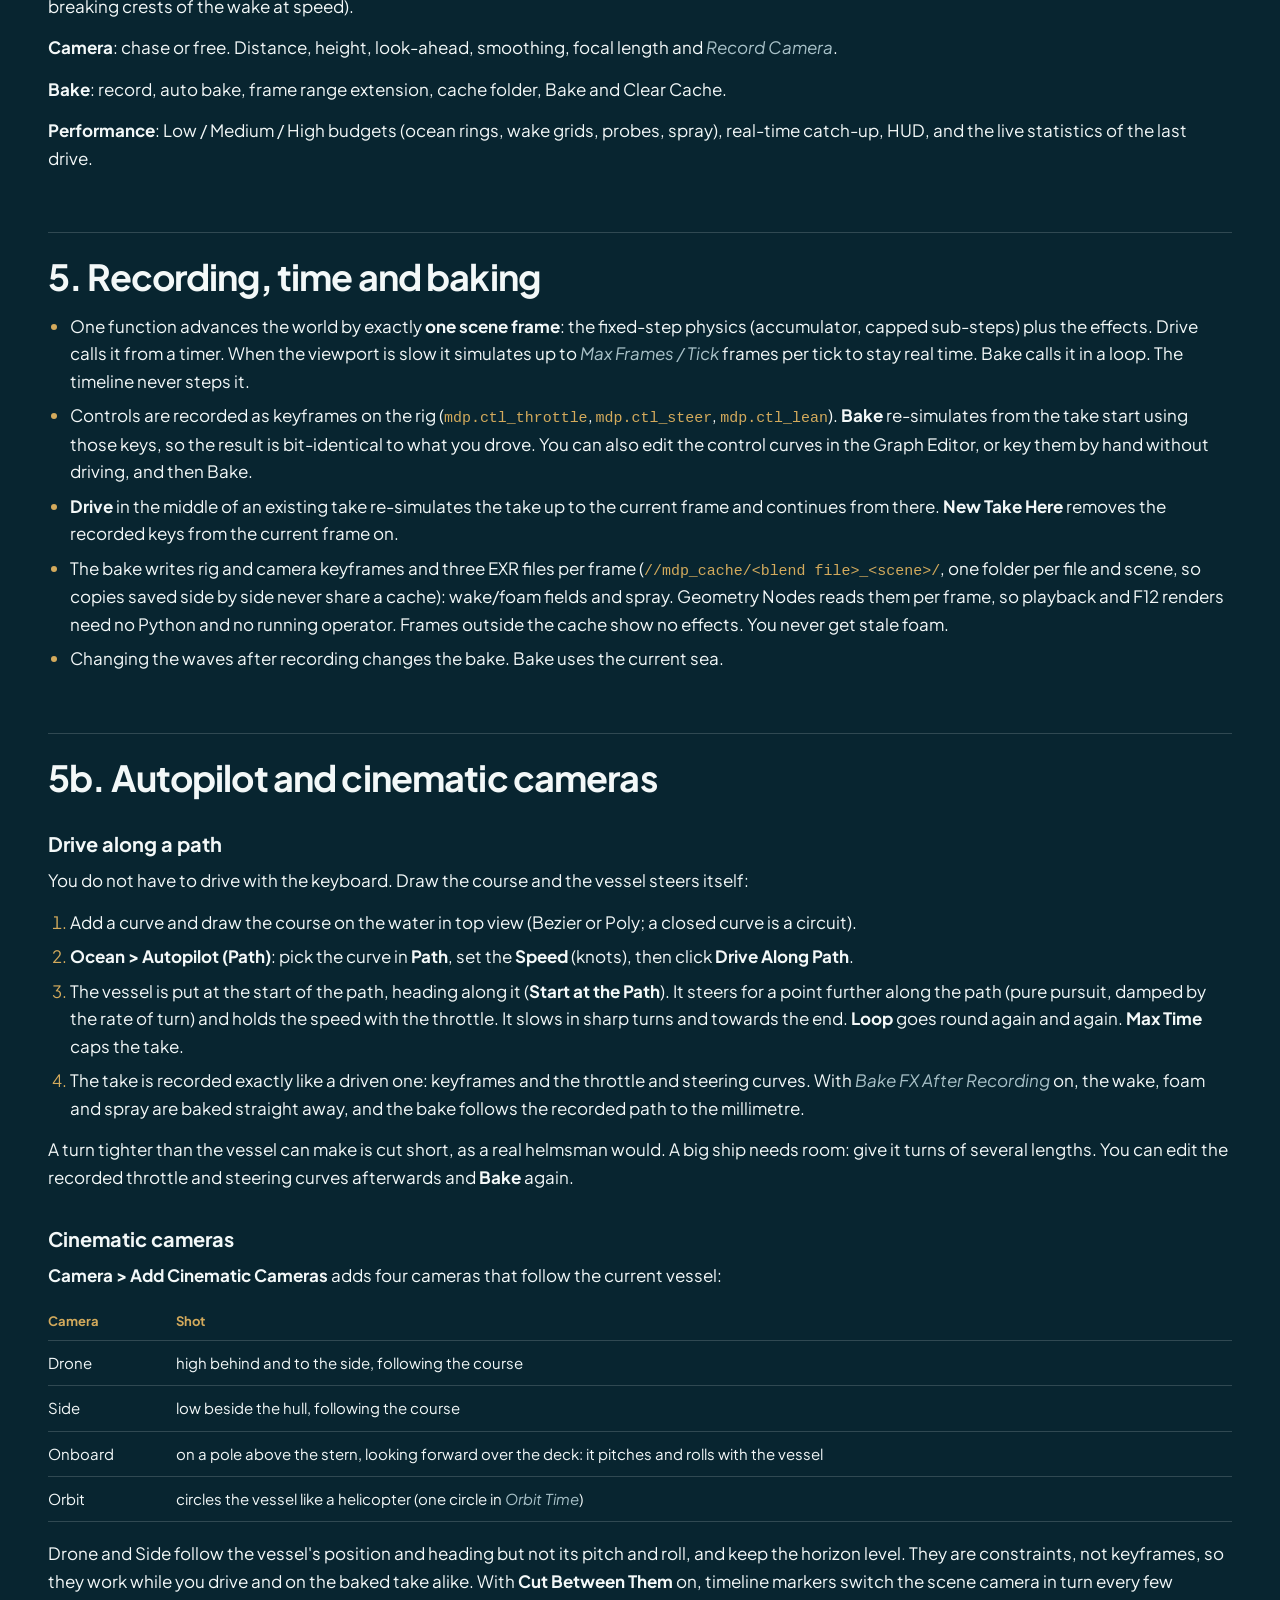
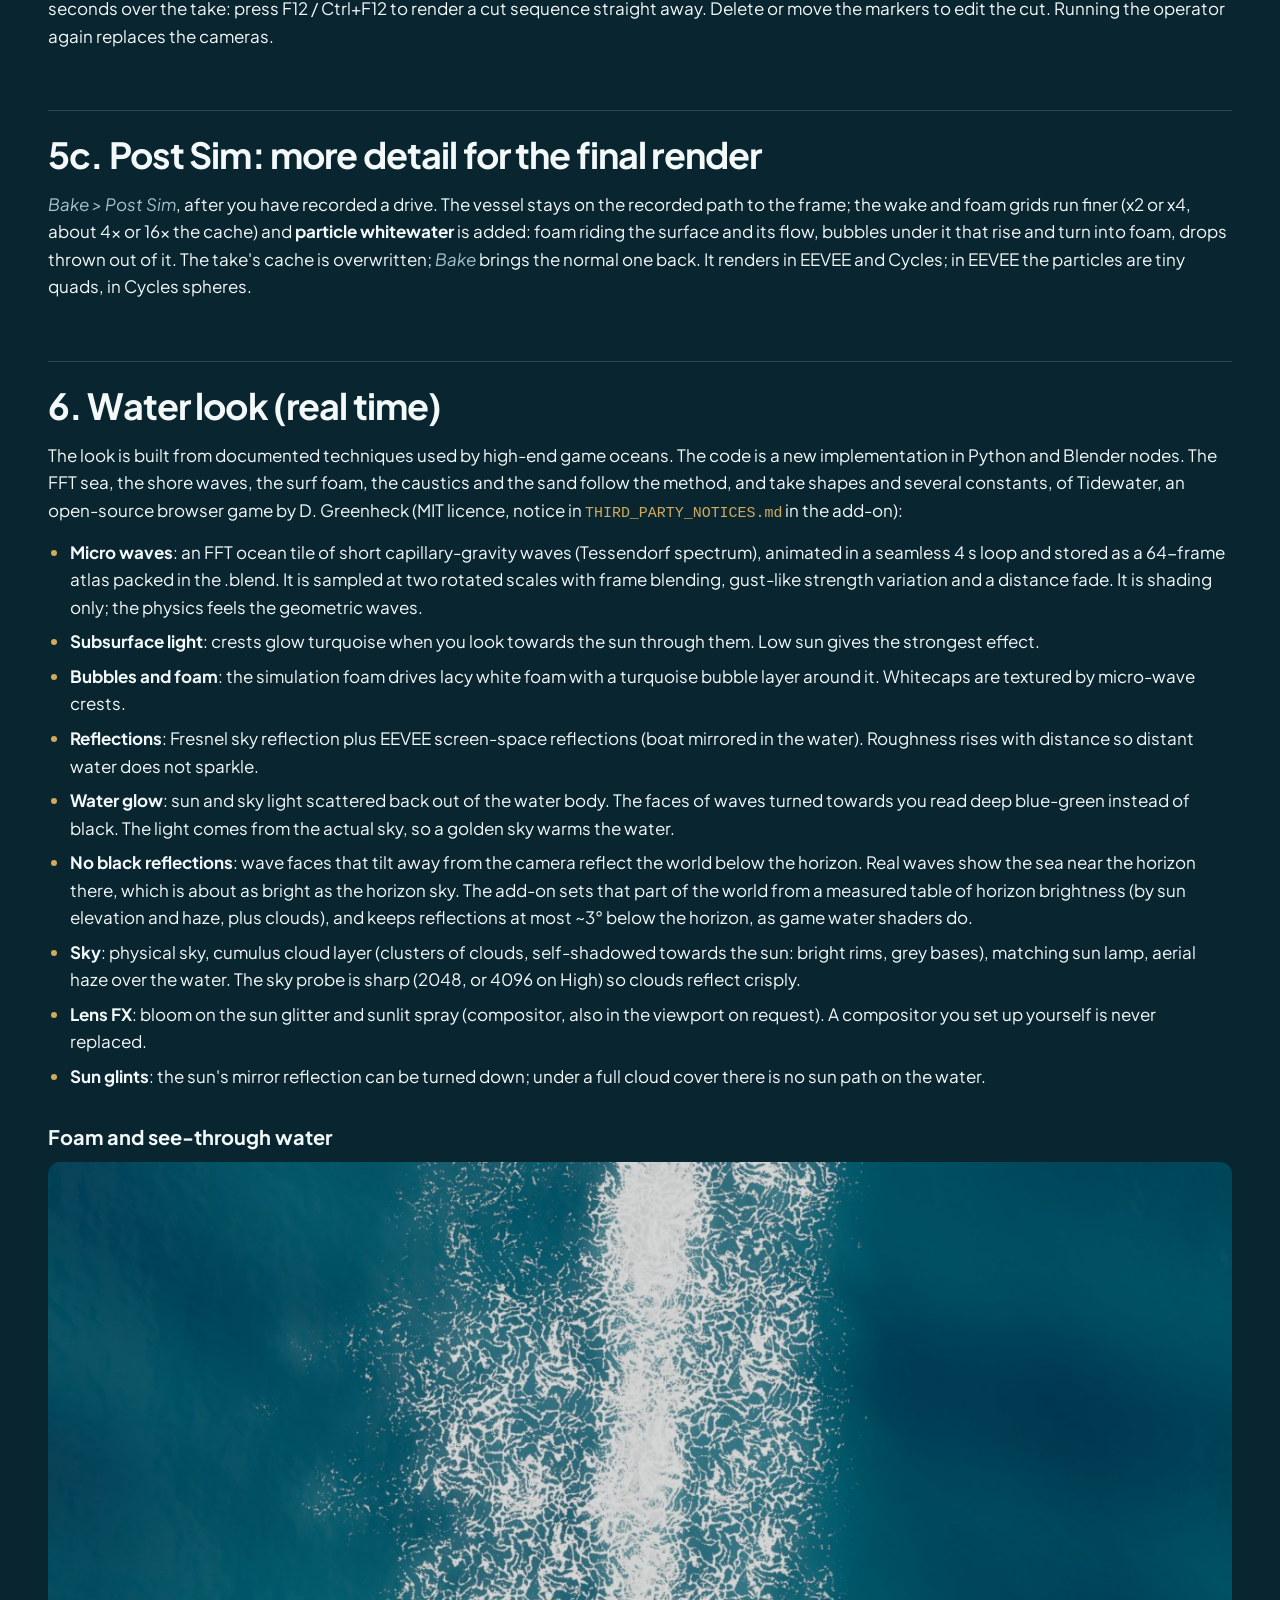
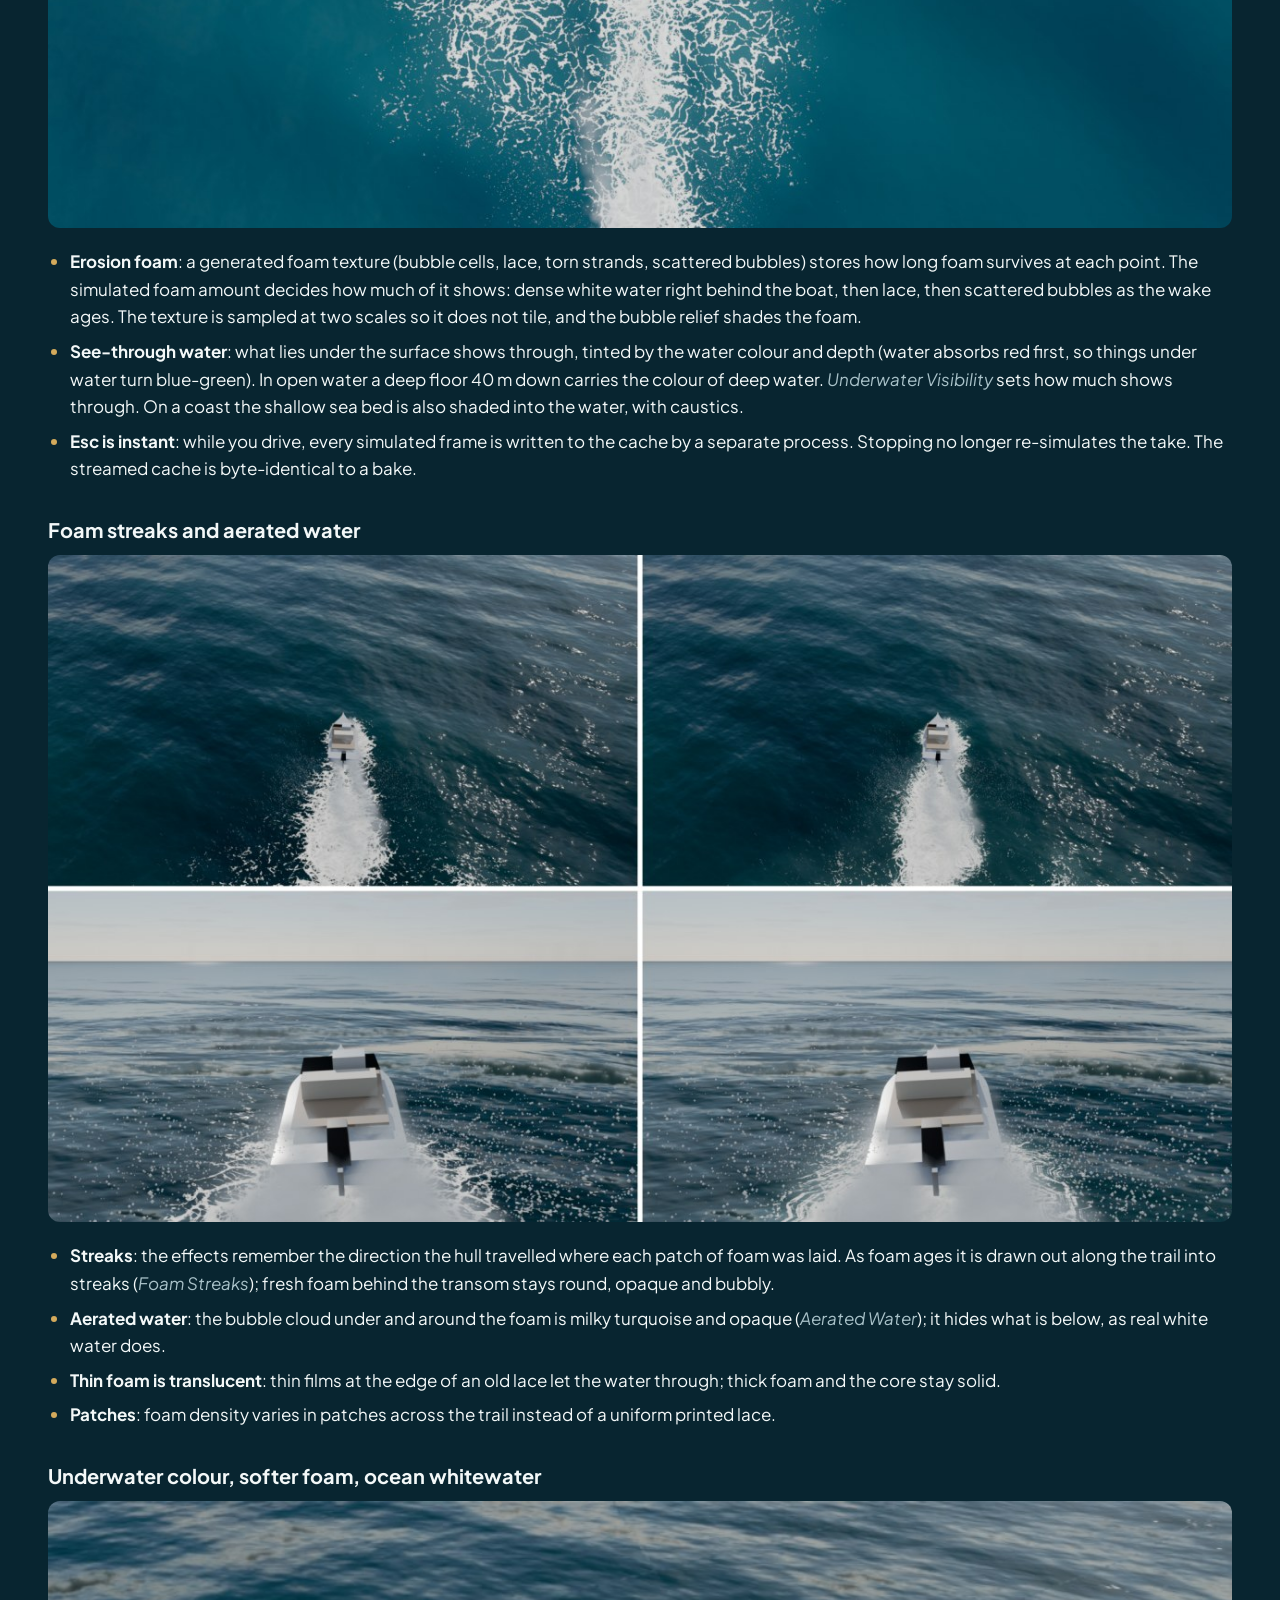
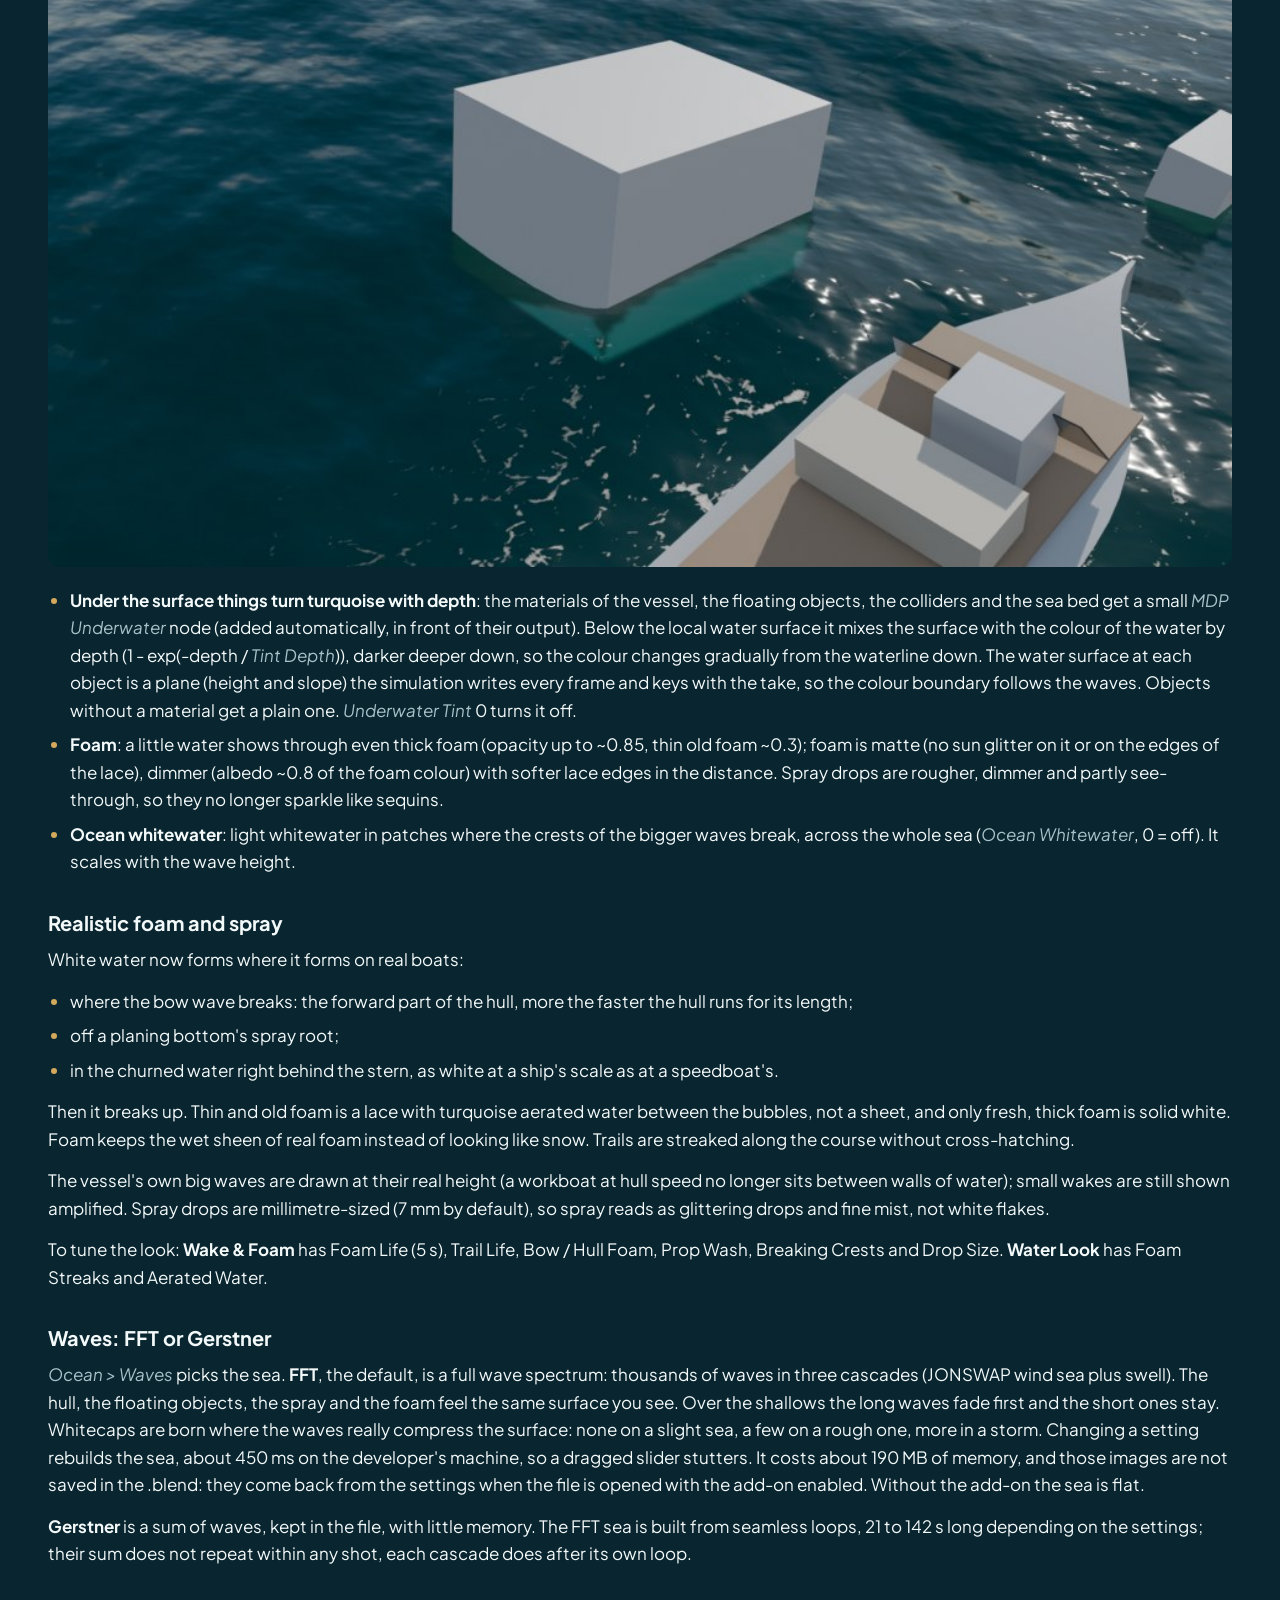
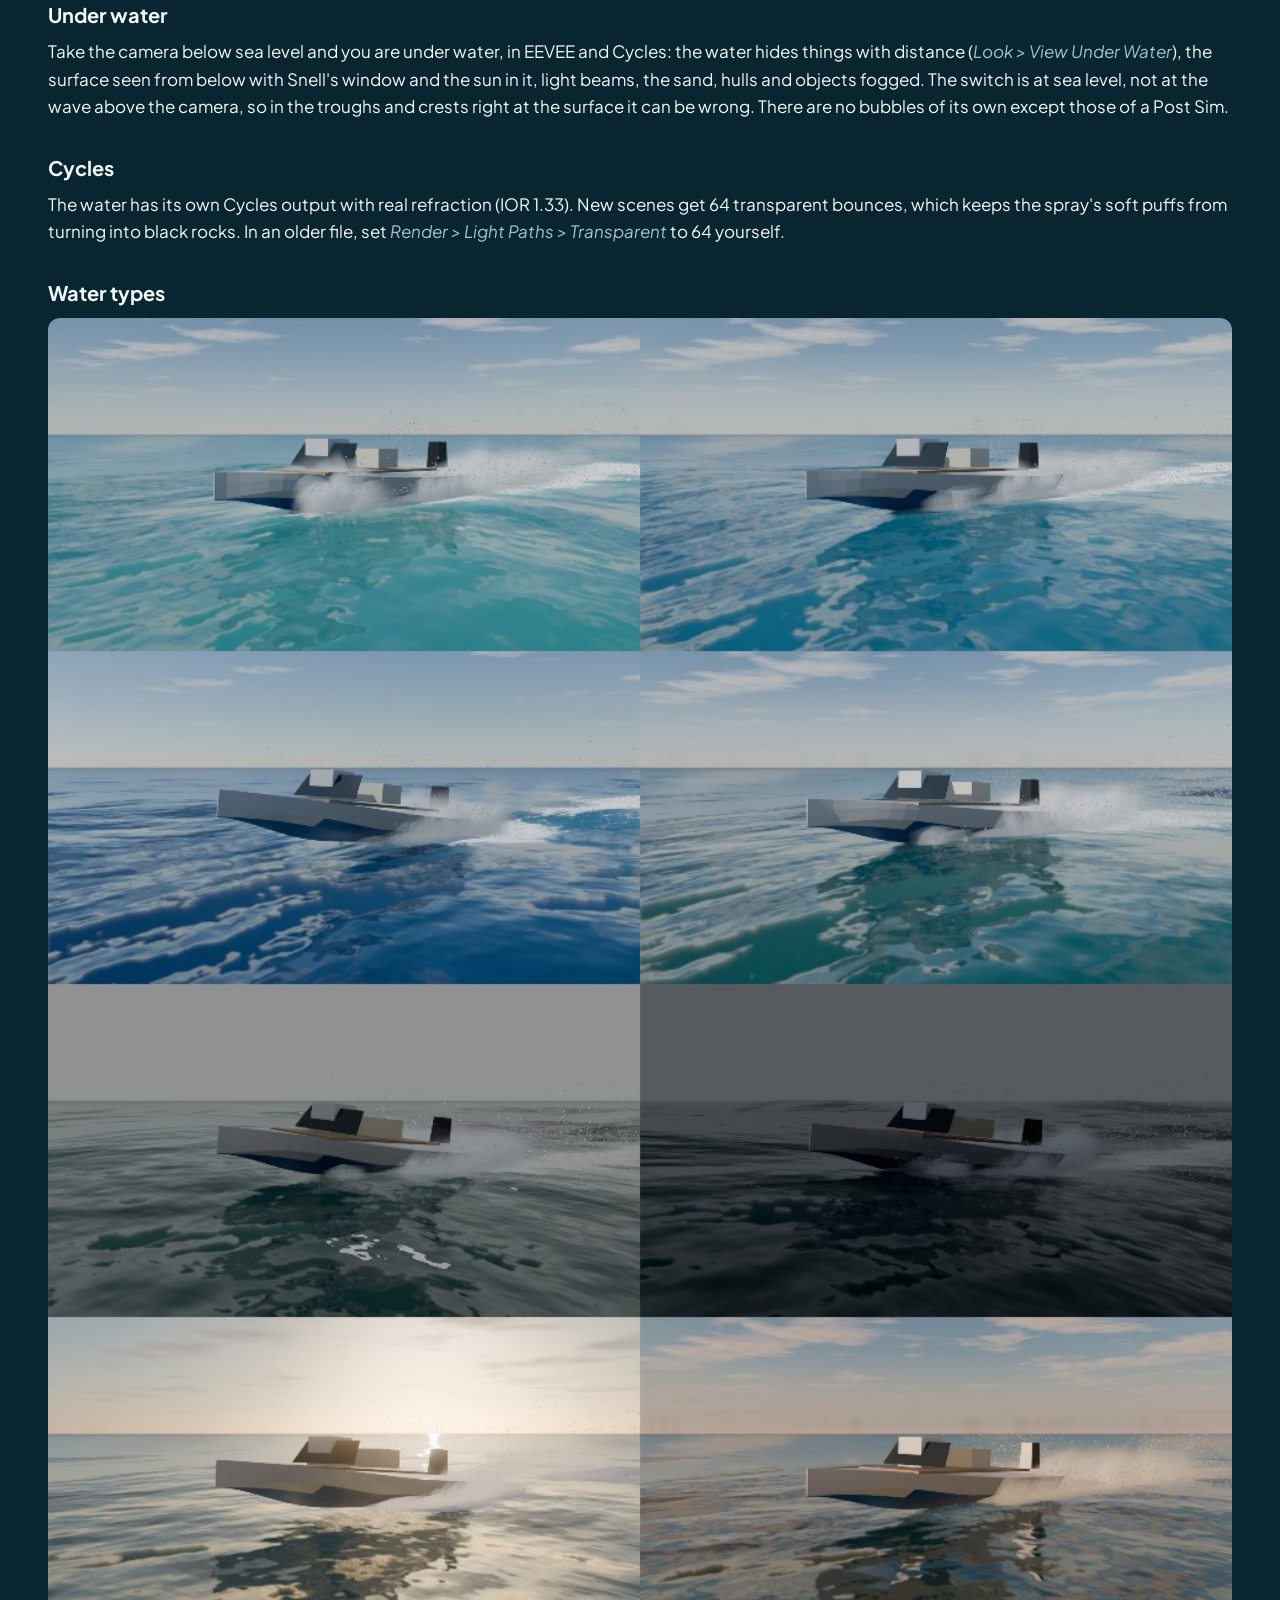
==== commit 6b3f33e8: "A sturdy sans in place of the display serif and the thin labels Co-Authored-By: Claude Opus 5.5 <nor" ====
--- a/docs.html
+++ b/docs.html
@@ -8,7 +8,7 @@
 <link rel="icon" href="images/icon.png">
 <link rel="preconnect" href="https://fonts.googleapis.com">
 <link rel="preconnect" href="https://fonts.gstatic.com" crossorigin>
-<link rel="stylesheet" href="https://fonts.googleapis.com/css2?family=Bodoni+Moda:ital,opsz,wght@0,6..96,400;0,6..96,500;1,6..96,400&family=DM+Mono&family=Instrument+Sans:wght@400;500&display=swap">
+<link rel="stylesheet" href="https://fonts.googleapis.com/css2?family=Plus+Jakarta+Sans:wght@400;500;600;700;800&display=swap">
 <link rel="stylesheet" href="assets/style.css">
 </head>
 <body>
--- a/assets/style.css
+++ b/assets/style.css
@@ -8,13 +8,13 @@
   --haze: #a8c1c8;      /* quiet text on the deep */
   --slate: #4b6873;     /* quiet text on paper */
   --brass: #d3aa5c;     /* the one accent */
-  --brass-dark: #8a6a26;
+  --brass-dark: #75571a;
   --rule: rgba(243, 248, 248, .17);
   --rule-paper: rgba(10, 38, 48, .18);
 
-  --display: "Bodoni Moda", Didot, "Bodoni 72", Georgia, serif;
-  --body: "Instrument Sans", "Helvetica Neue", Arial, sans-serif;
-  --data: "DM Mono", Consolas, "SF Mono", monospace;
+  --display: "Plus Jakarta Sans", "Helvetica Neue", Arial, sans-serif;
+  --body: "Plus Jakarta Sans", "Helvetica Neue", Arial, sans-serif;
+  --data: Consolas, "SF Mono", Menlo, monospace;
   color-scheme: dark;
 }
 * { box-sizing: border-box; }
@@ -30,7 +30,7 @@
 a:focus-visible, summary:focus-visible { outline: 2px solid var(--brass); outline-offset: 3px; }
 p { margin: 0; }
 h1, h2, h3 { margin: 0; font-weight: 400; text-wrap: balance; }
-kbd { font: 400 .88em var(--data); color: var(--brass); }
+kbd { font: 700 .94em var(--body); color: var(--brass); }
 
 .wrap {
   width: 100%; max-width: 1240px; margin-inline: auto;
@@ -46,11 +46,11 @@
 .raised { background: var(--deep); }
 
 /* type */
-h2 { font: 400 clamp(36px, 5.6vw, 68px)/1.04 var(--display); letter-spacing: -.012em; }
-h2 em, h1 em { font-style: italic; color: var(--brass); }
+h2 { font: 700 clamp(30px, 4.6vw, 56px)/1.1 var(--display); letter-spacing: -.024em; }
+h2 em { font-style: normal; color: var(--brass); }
 .paper h2 em { color: var(--brass-dark); }
-h3 { font: 500 18px/1.3 var(--body); margin-bottom: 8px; }
-.label { font: 400 12.5px/1.4 var(--data); letter-spacing: .04em; color: var(--brass); margin-bottom: 18px; }
+h3 { font: 700 18px/1.3 var(--body); margin-bottom: 8px; }
+.label { font: 700 14px/1.4 var(--body); color: var(--brass); margin-bottom: 14px; }
 .paper .label { color: var(--brass-dark); }
 .quiet { color: var(--haze); }
 .paper .quiet { color: var(--slate); }
@@ -58,7 +58,7 @@
 .prose p + p { margin-top: 14px; }
 .note { font-size: 14px; line-height: 1.55; color: var(--haze); max-width: 74ch; }
 .paper .note { color: var(--slate); }
-.statement { font: 400 clamp(25px, 3.6vw, 40px)/1.26 var(--display); max-width: 25em; text-wrap: pretty; }
+.statement { font: 500 clamp(21px, 2.9vw, 32px)/1.38 var(--display); letter-spacing: -.012em; max-width: 30em; text-wrap: pretty; }
 
 /* hero: the film and the name */
 .hero { position: relative; background: var(--abyss); }
@@ -68,15 +68,16 @@
   background: linear-gradient(180deg, rgba(8, 37, 48, 0) 46%, rgba(8, 37, 48, .55) 74%, var(--abyss) 100%);
 }
 .hero-copy { position: absolute; left: 0; right: 0; bottom: clamp(14px, 3vw, 44px); z-index: 1; }
-h1 { font: 400 clamp(46px, 10.4vw, 150px)/.98 var(--display); letter-spacing: -.022em; }
-.hero-line { font-size: clamp(16px, 2.1vw, 22px); line-height: 1.35; margin-top: clamp(8px, 1.4vw, 16px); max-width: 40em; }
+h1 { font: 800 clamp(40px, 8.2vw, 112px)/1.02 var(--display); letter-spacing: -.035em; }
+h1 em { font: 800 .34em/1 var(--body); letter-spacing: 0; background: var(--foam); color: var(--abyss); padding: .2em .42em; border-radius: 6px; vertical-align: .95em; margin-left: .1em; white-space: nowrap; }
+.hero-line { font-weight: 500; font-size: clamp(16px, 2.1vw, 22px); line-height: 1.35; margin-top: clamp(8px, 1.4vw, 16px); max-width: 40em; }
 
 /* the builder's plate, in place of tags */
 .plate { display: grid; grid-template-columns: repeat(5, minmax(0, 1fr)); margin: 0; border-top: 1px solid var(--rule); border-bottom: 1px solid var(--rule); }
 .plate div { padding: 16px 18px 18px 0; min-width: 0; }
 .plate div + div { padding-left: 18px; border-left: 1px solid var(--rule); }
-.plate dt { font: 400 12px/1.4 var(--data); letter-spacing: .04em; color: var(--brass); margin-bottom: 6px; }
-.plate dd { margin: 0; font: 400 clamp(17px, 1.9vw, 21px)/1.22 var(--display); }
+.plate dt { font: 600 13px/1.4 var(--body); color: var(--brass); margin-bottom: 6px; }
+.plate dd { margin: 0; font: 700 clamp(15px, 1.6vw, 18px)/1.3 var(--display); }
 
 /* film */
 .bleed { position: relative; background: var(--deep); }
@@ -101,8 +102,8 @@
 .shot video, .shot img { aspect-ratio: 16 / 9; object-fit: cover; }
 .shot figcaption {
   position: absolute; left: 0; right: 0; bottom: 0; padding: 26px 12px 9px;
-  font: 400 12px/1.3 var(--data); color: var(--foam);
-  background: linear-gradient(180deg, rgba(8, 37, 48, 0), rgba(8, 37, 48, .72));
+  font: 600 13px/1.3 var(--body); color: var(--foam);
+  background: linear-gradient(180deg, rgba(8, 37, 48, 0), rgba(8, 37, 48, .78));
 }
 .fleet { display: grid; grid-template-columns: repeat(3, minmax(0, 1fr)); gap: 6px; }
 .fleet .lead-shot { grid-column: span 2; grid-row: span 2; }
@@ -113,13 +114,13 @@
 .register-wrap { overflow-x: auto; }
 table { border-collapse: collapse; width: 100%; font-size: 15px; }
 th, td { text-align: left; padding: 10px 14px 10px 0; vertical-align: baseline; }
-th { font: 400 12px/1.3 var(--data); letter-spacing: .03em; color: var(--brass); border-bottom: 1px solid var(--rule); white-space: nowrap; }
+th { font: 700 13px/1.3 var(--body); color: var(--brass); border-bottom: 1px solid var(--rule); white-space: nowrap; }
 td { border-bottom: 1px solid var(--rule); }
 .paper th { color: var(--brass-dark); border-bottom-color: var(--ink); }
 .paper td { border-bottom-color: var(--rule-paper); }
-.register td:not(:first-child), .register th:not(:first-child) { font-family: var(--data); font-size: 14px; font-variant-numeric: tabular-nums; white-space: nowrap; text-align: right; padding-left: 14px; padding-right: 0; }
-.register th:not(:first-child) { font-size: 12px; }
-.register td:first-child { font: 400 18px/1.25 var(--display); }
+.register td:not(:first-child), .register th:not(:first-child) { font-size: 15px; font-weight: 500; font-variant-numeric: tabular-nums; white-space: nowrap; text-align: right; padding-left: 14px; padding-right: 0; }
+.register th:not(:first-child) { font-size: 13px; font-weight: 700; }
+.register td:first-child { font: 700 16px/1.3 var(--display); }
 
 /* facts as rows */
 .rows { list-style: none; margin: 0; padding: 0; border-top: 1px solid var(--rule); }
@@ -127,39 +128,39 @@
 .paper .rows, .paper .rows li { border-color: var(--rule-paper); }
 
 /* the types of water, set as a sentence */
-.waters { font: italic 400 clamp(23px, 3.4vw, 38px)/1.26 var(--display); max-width: 27em; color: var(--foam); }
-.waters span { color: var(--brass); font-style: normal; }
+.waters { font: 700 clamp(21px, 2.9vw, 32px)/1.32 var(--display); letter-spacing: -.015em; max-width: 27em; color: var(--foam); }
+.waters span { color: var(--brass); }
 
 /* measured */
 .gauges { display: grid; grid-template-columns: repeat(4, minmax(0, 1fr)); margin: 0; border-top: 1px solid var(--rule); }
 .gauges div { padding: 20px 18px 22px 0; min-width: 0; }
 .gauges div + div { padding-left: 18px; border-left: 1px solid var(--rule); }
-.gauges dd { margin: 0; font: 400 clamp(34px, 5.4vw, 66px)/1 var(--display); font-variant-numeric: lining-nums; white-space: nowrap; }
-.gauges dt { font-size: 14.5px; line-height: 1.4; margin-top: 12px; color: var(--foam); }
-.gauges small { display: block; font: 400 12px/1.5 var(--data); color: var(--haze); margin-top: 8px; }
+.gauges dd { margin: 0; font: 800 clamp(30px, 4.8vw, 58px)/1 var(--display); letter-spacing: -.03em; white-space: nowrap; }
+.gauges dt { font-size: 14.5px; font-weight: 600; line-height: 1.4; margin-top: 12px; color: var(--foam); }
+.gauges small { display: block; font: 500 13px/1.5 var(--body); color: var(--haze); margin-top: 8px; }
 
 /* steps and questions */
 .steps { list-style: none; counter-reset: s; margin: 0; padding: 0; }
 .steps li { counter-increment: s; display: grid; grid-template-columns: 38px minmax(0, 1fr); padding: 14px 0; border-top: 1px solid var(--rule-paper); }
-.steps li::before { content: counter(s); font: 400 24px/1.1 var(--display); color: var(--brass-dark); }
+.steps li::before { content: counter(s); font: 800 22px/1.2 var(--display); color: var(--brass-dark); }
 details { border-top: 1px solid var(--rule-paper); }
 details:last-of-type { border-bottom: 1px solid var(--rule-paper); }
-summary { cursor: pointer; padding: 14px 26px 14px 0; font-weight: 500; list-style: none; position: relative; }
+summary { cursor: pointer; padding: 14px 26px 14px 0; font-weight: 600; list-style: none; position: relative; }
 summary::-webkit-details-marker { display: none; }
-summary::after { content: "+"; position: absolute; right: 2px; top: 10px; font: 400 22px/1.3 var(--display); color: var(--brass-dark); }
+summary::after { content: "+"; position: absolute; right: 2px; top: 10px; font: 500 22px/1.3 var(--display); color: var(--brass-dark); }
 details[open] summary::after { content: "\2212"; }
 details p { padding-bottom: 16px; }
-.docs-link { font: 400 clamp(22px, 2.8vw, 30px)/1.2 var(--display); display: inline-block; }
+.docs-link { font: 700 clamp(19px, 2.2vw, 24px)/1.25 var(--display); display: inline-block; }
 
 footer { padding-block: 34px 44px; border-top: 1px solid var(--rule); font-size: 14px; color: var(--haze); }
 footer .wrap { display: flex; flex-wrap: wrap; justify-content: space-between; gap: 8px 24px; }
 
 /* documentation */
 .doc { padding-block: 40px 60px; }
-.doc .back { font: 400 13px var(--data); margin-bottom: 18px; }
-.doc h1 { font-size: clamp(44px, 7vw, 84px); margin-bottom: 8px; }
-.doc h2 { font-size: clamp(28px, 3.6vw, 42px); margin-top: 60px; padding-top: 24px; border-top: 1px solid var(--rule); margin-bottom: 16px; scroll-margin-top: 12px; }
-.doc h3 { font: 500 20px/1.3 var(--body); margin-top: 34px; margin-bottom: 10px; scroll-margin-top: 12px; }
+.doc .back { font: 600 14px var(--body); margin-bottom: 18px; }
+.doc h1 { font-size: clamp(38px, 6vw, 68px); margin-bottom: 8px; }
+.doc h2 { font-size: clamp(25px, 3.2vw, 36px); margin-top: 60px; padding-top: 24px; border-top: 1px solid var(--rule); margin-bottom: 16px; scroll-margin-top: 12px; }
+.doc h3 { font: 700 20px/1.3 var(--body); margin-top: 34px; margin-bottom: 10px; scroll-margin-top: 12px; }
 .doc .col { max-width: 74ch; }
 .doc p, .doc ul, .doc ol { margin-block: 0 14px; color: var(--foam); }
 .doc ul, .doc ol { padding-left: 22px; }
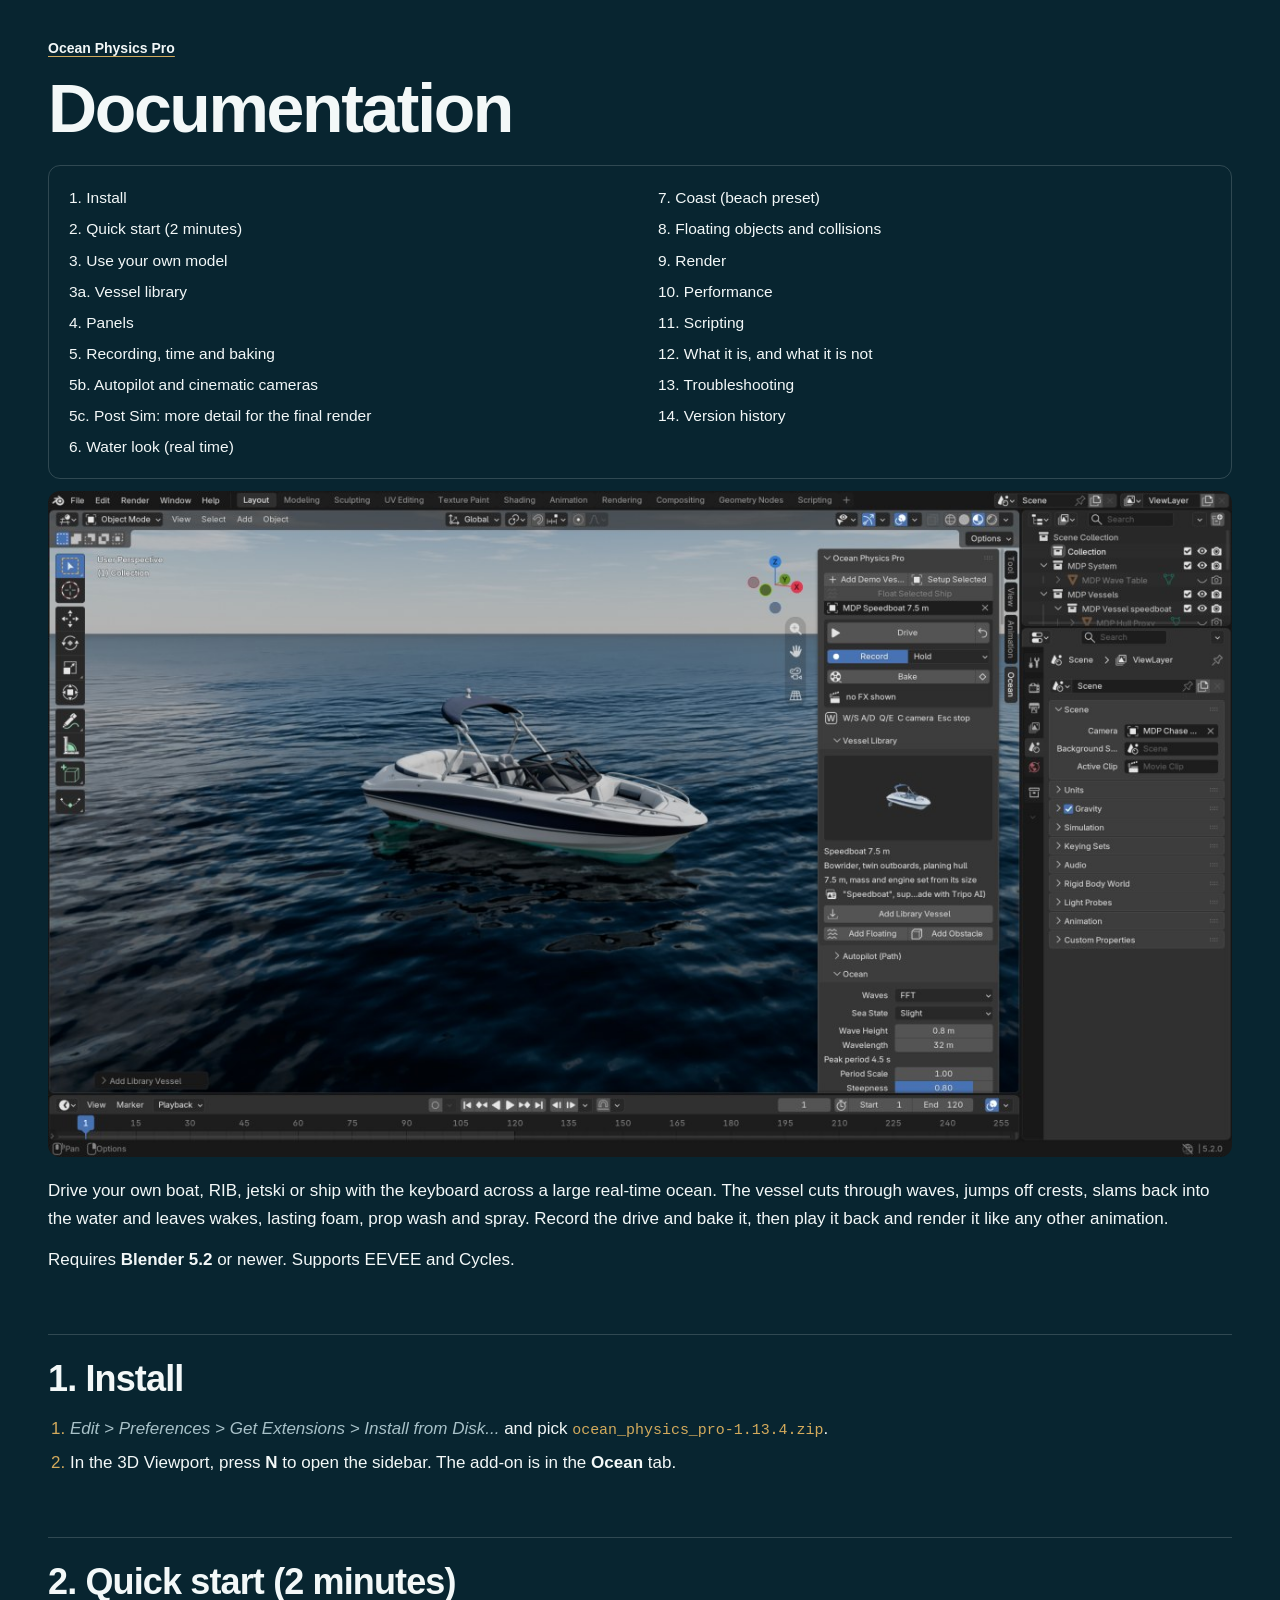
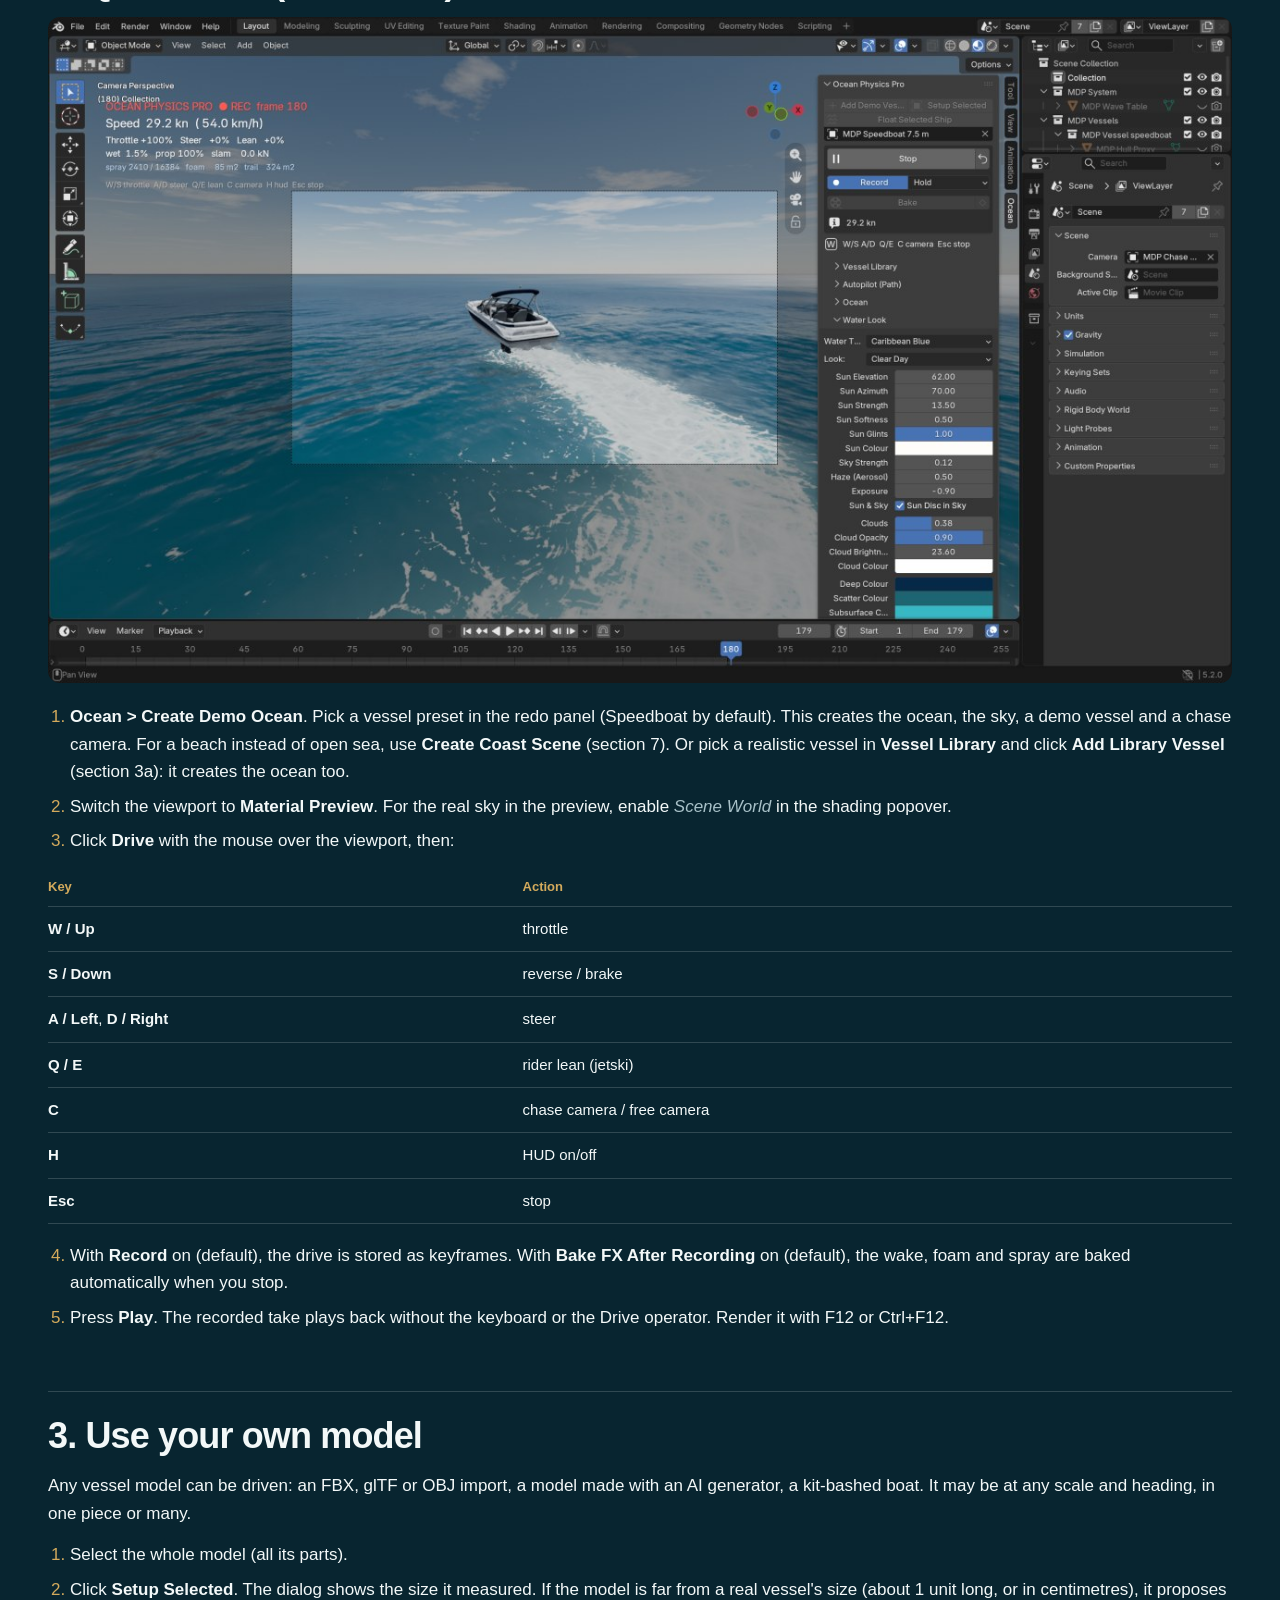
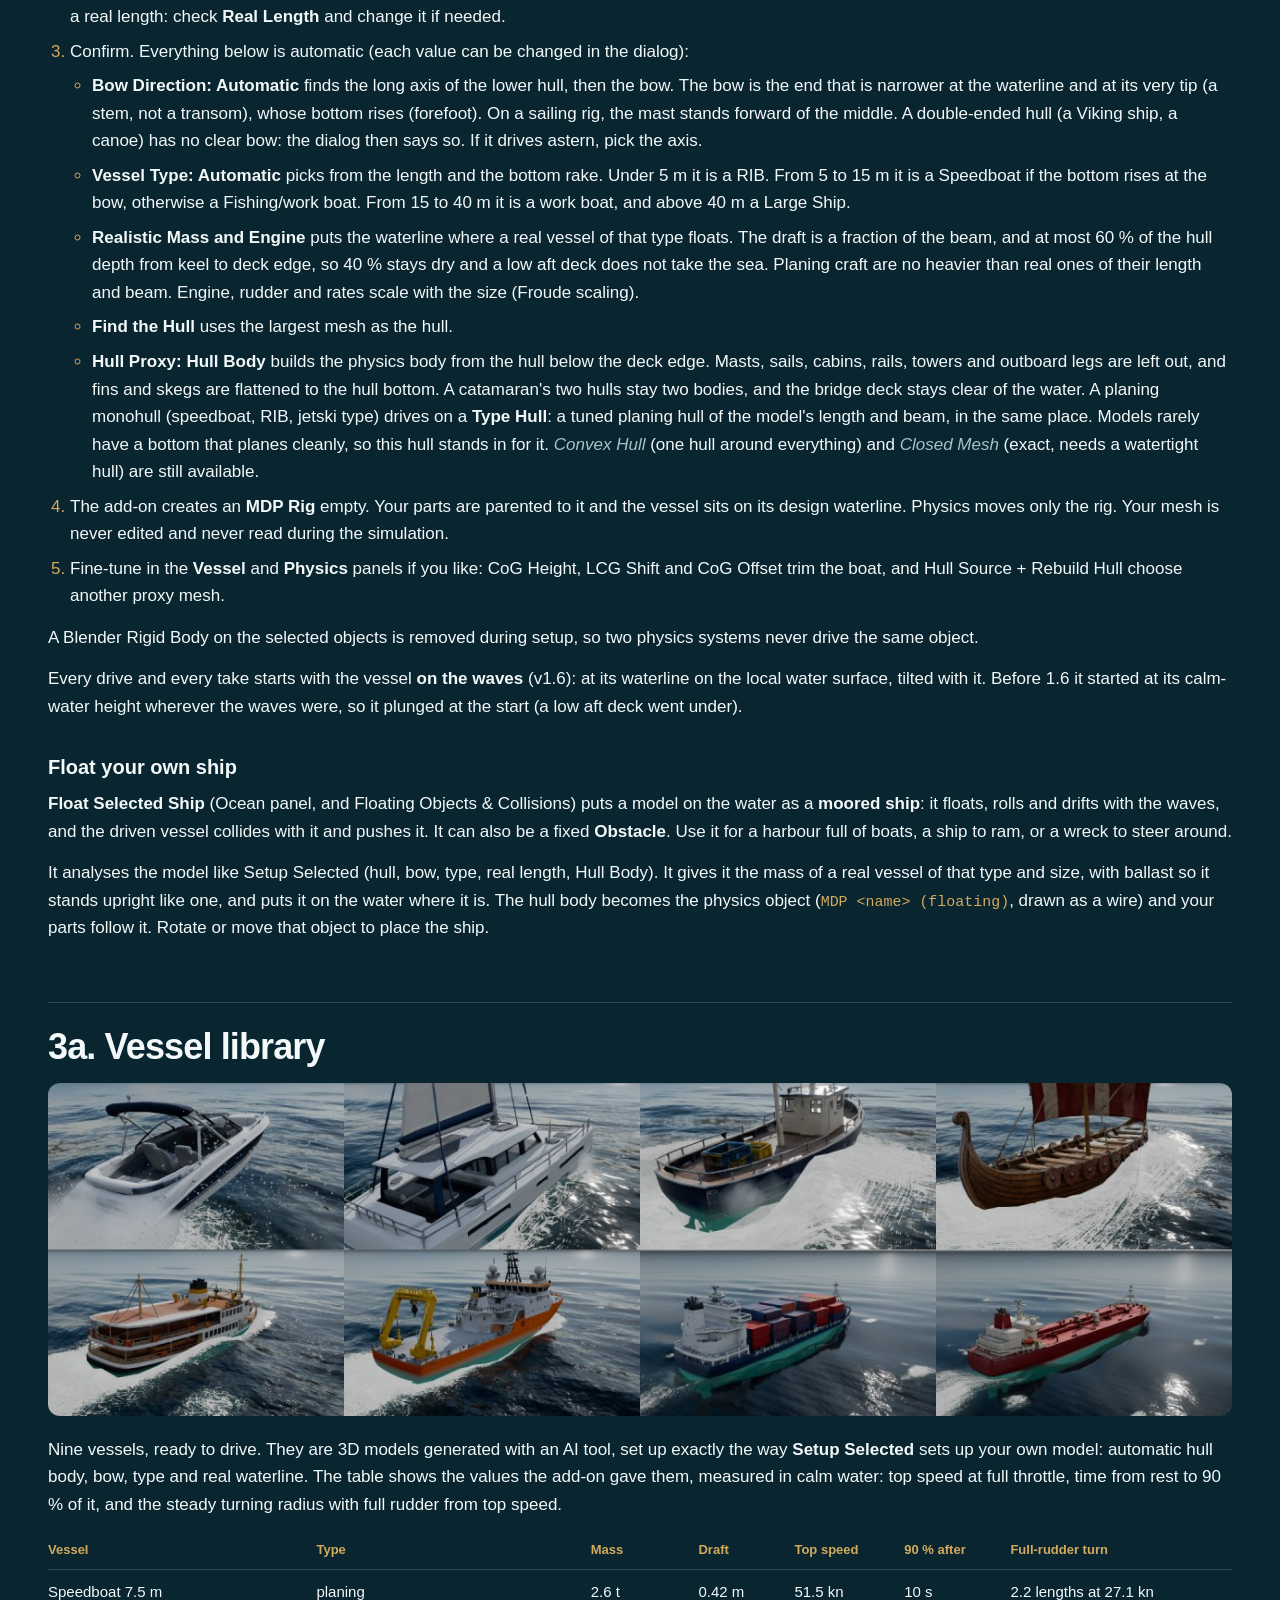
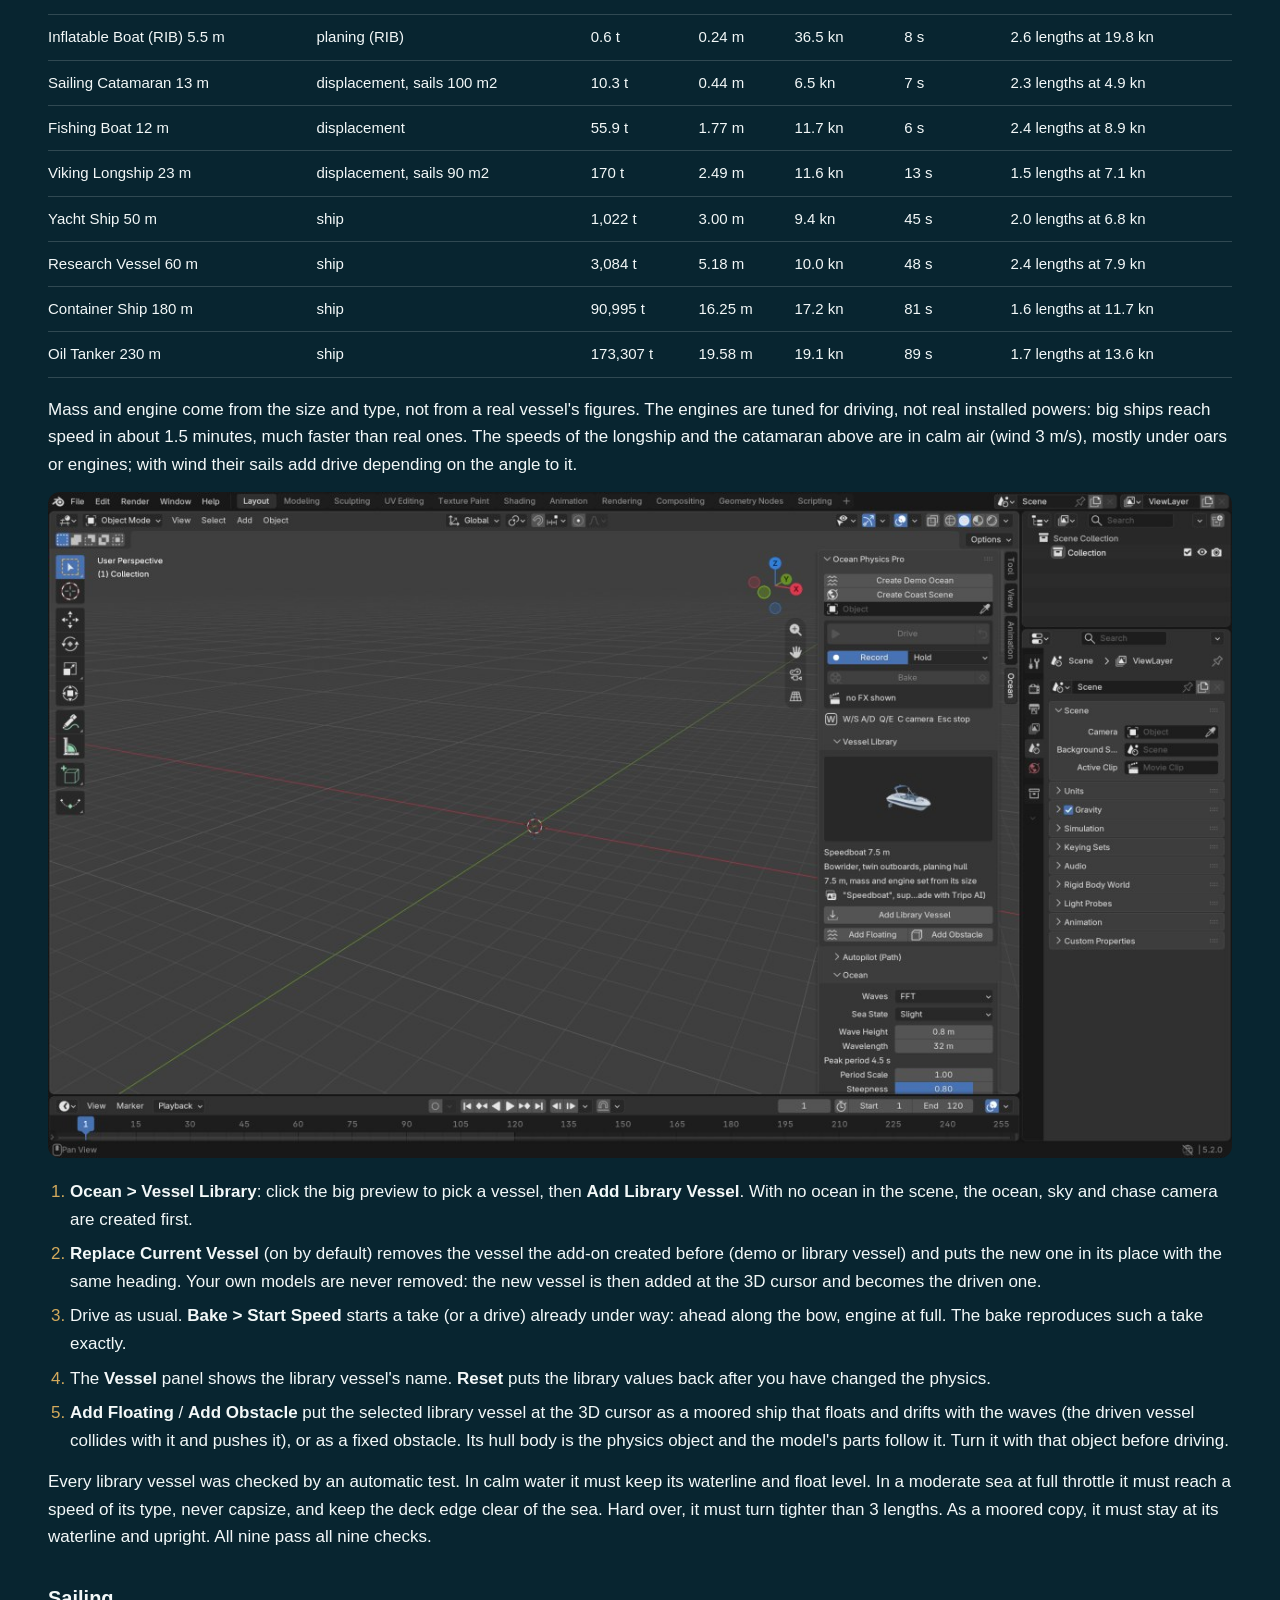
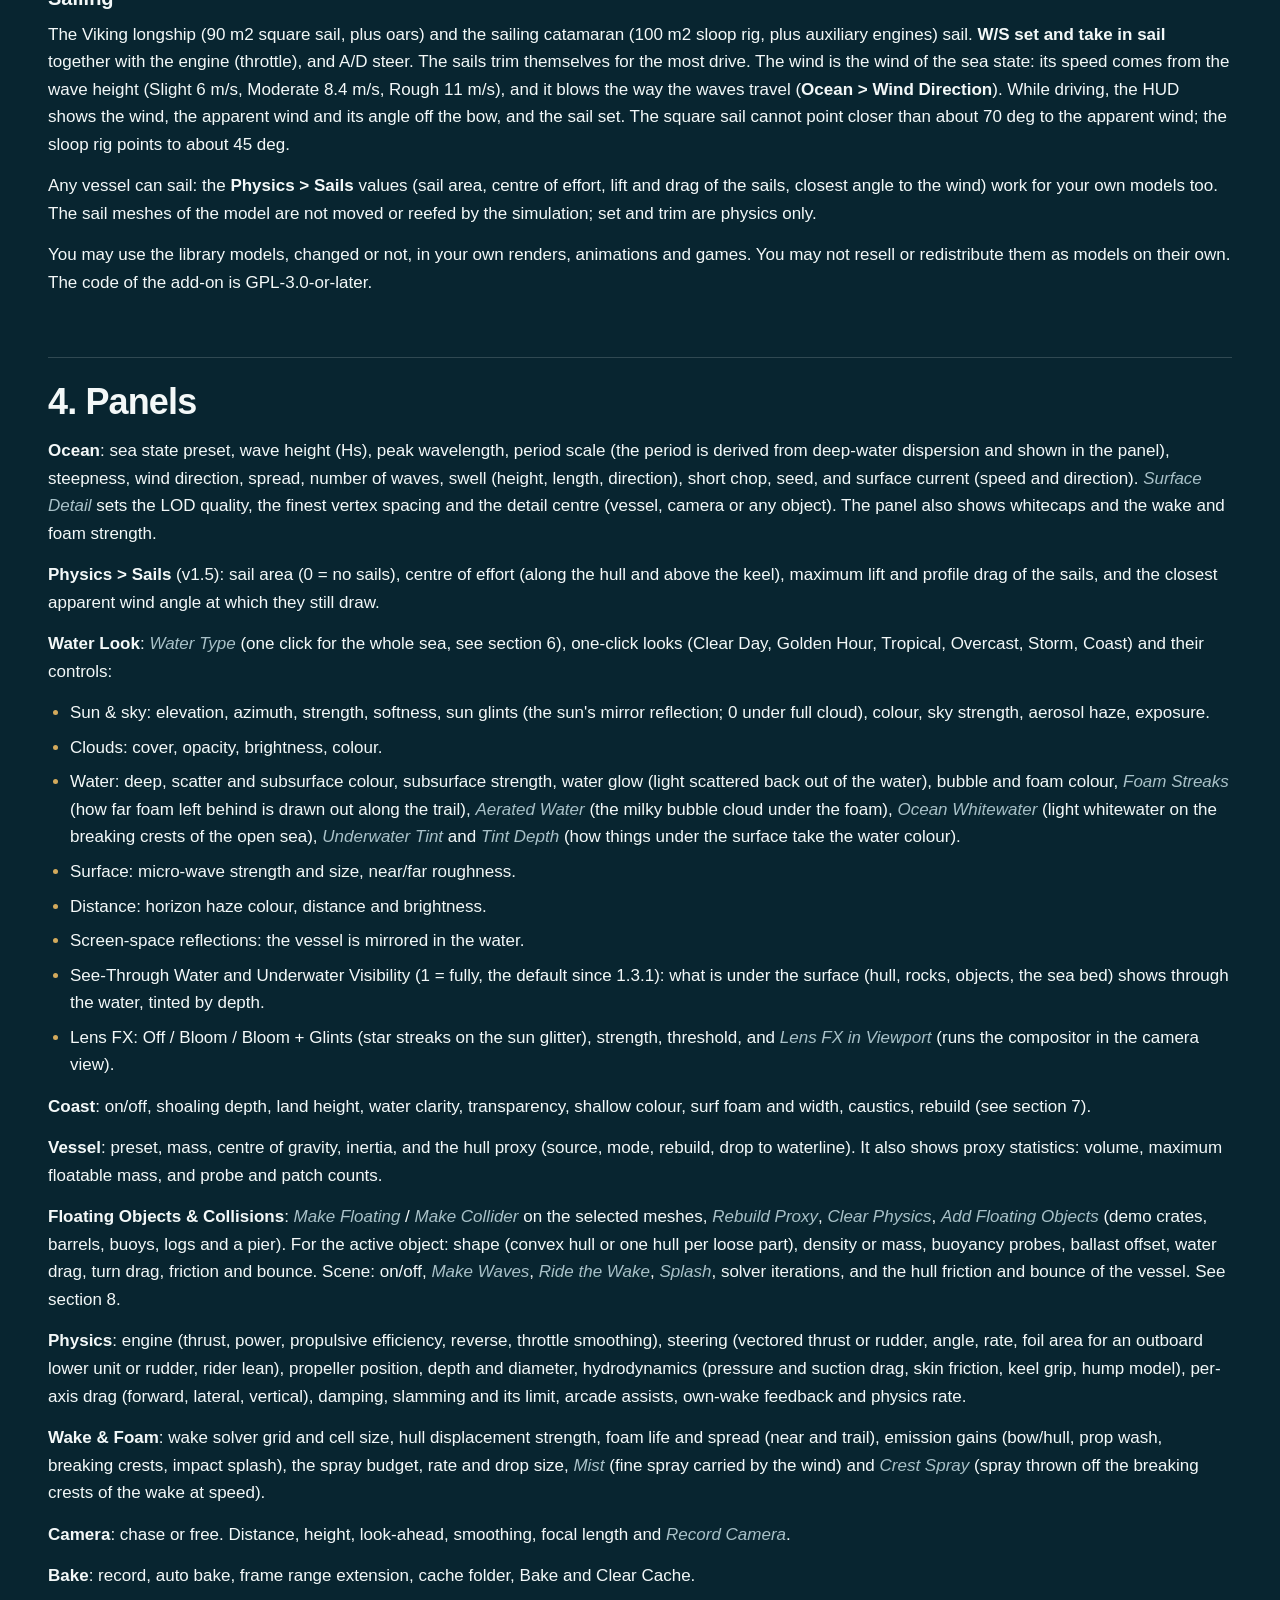
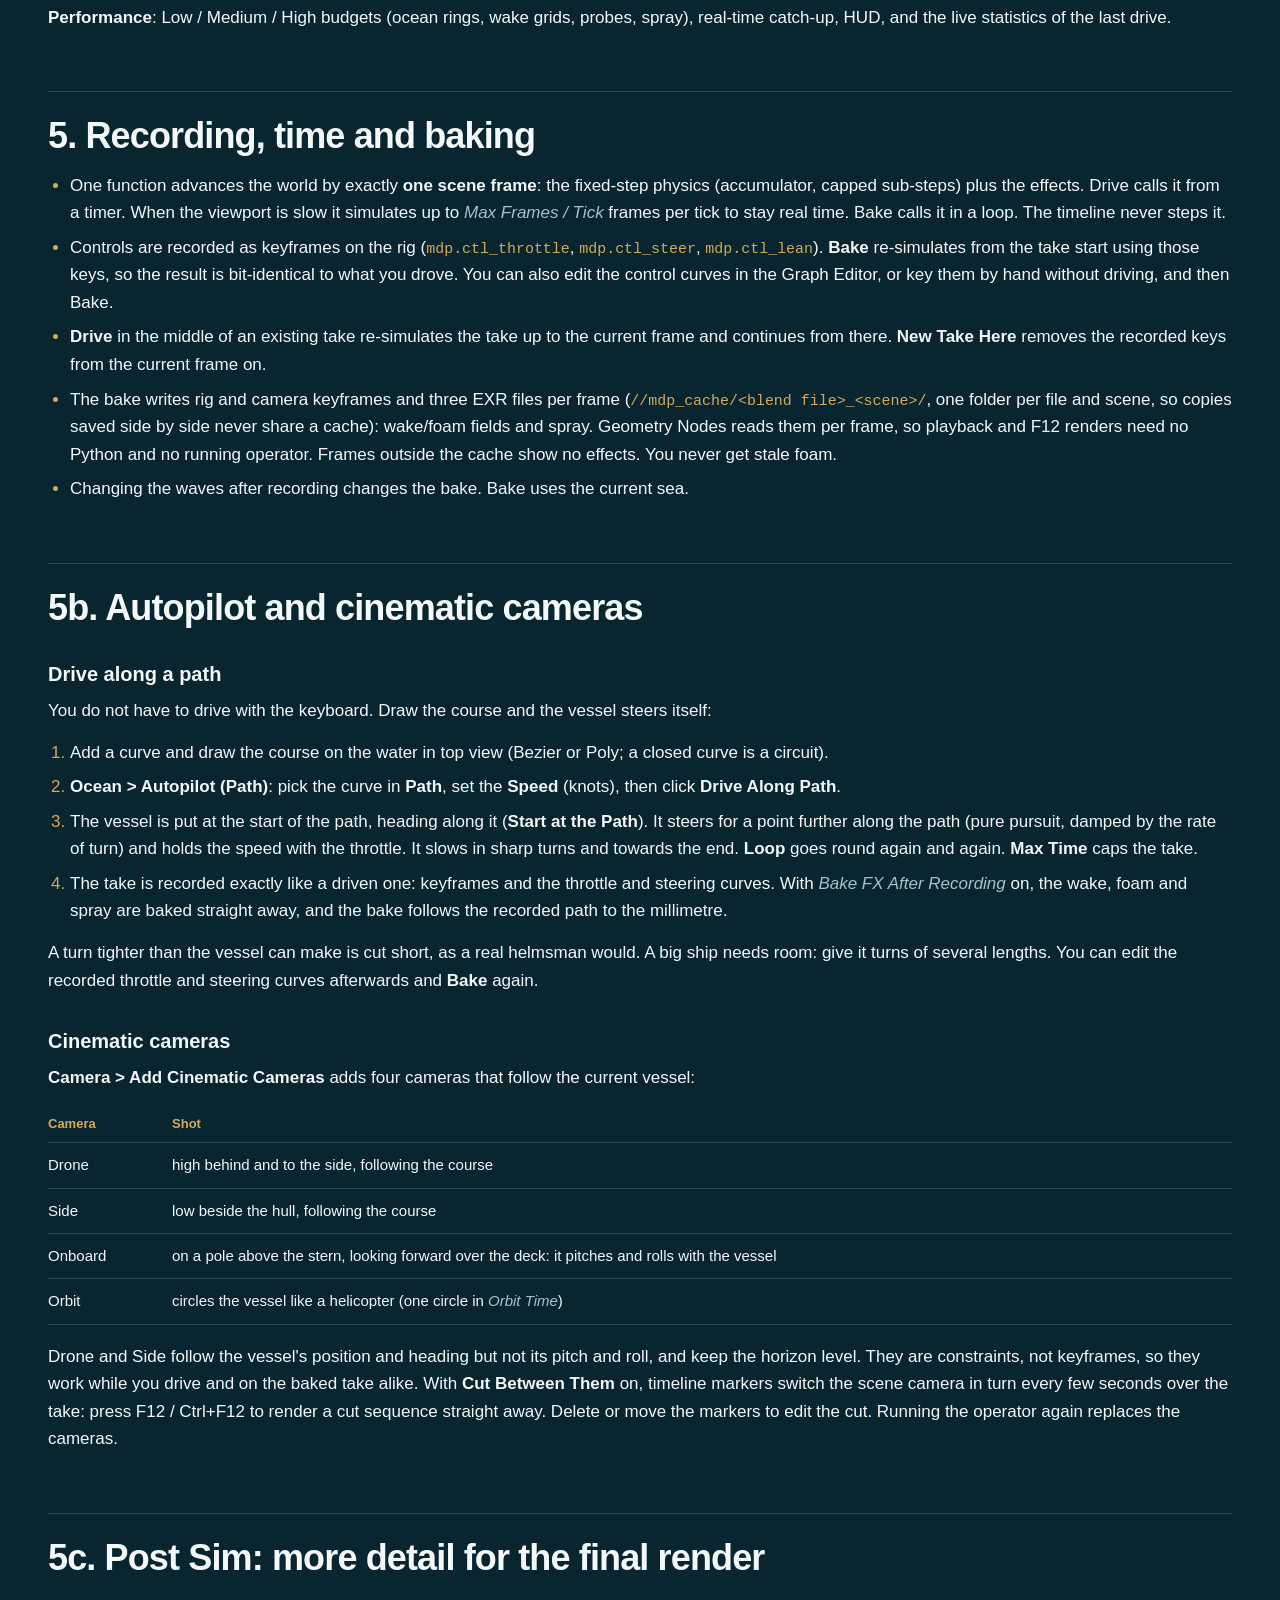
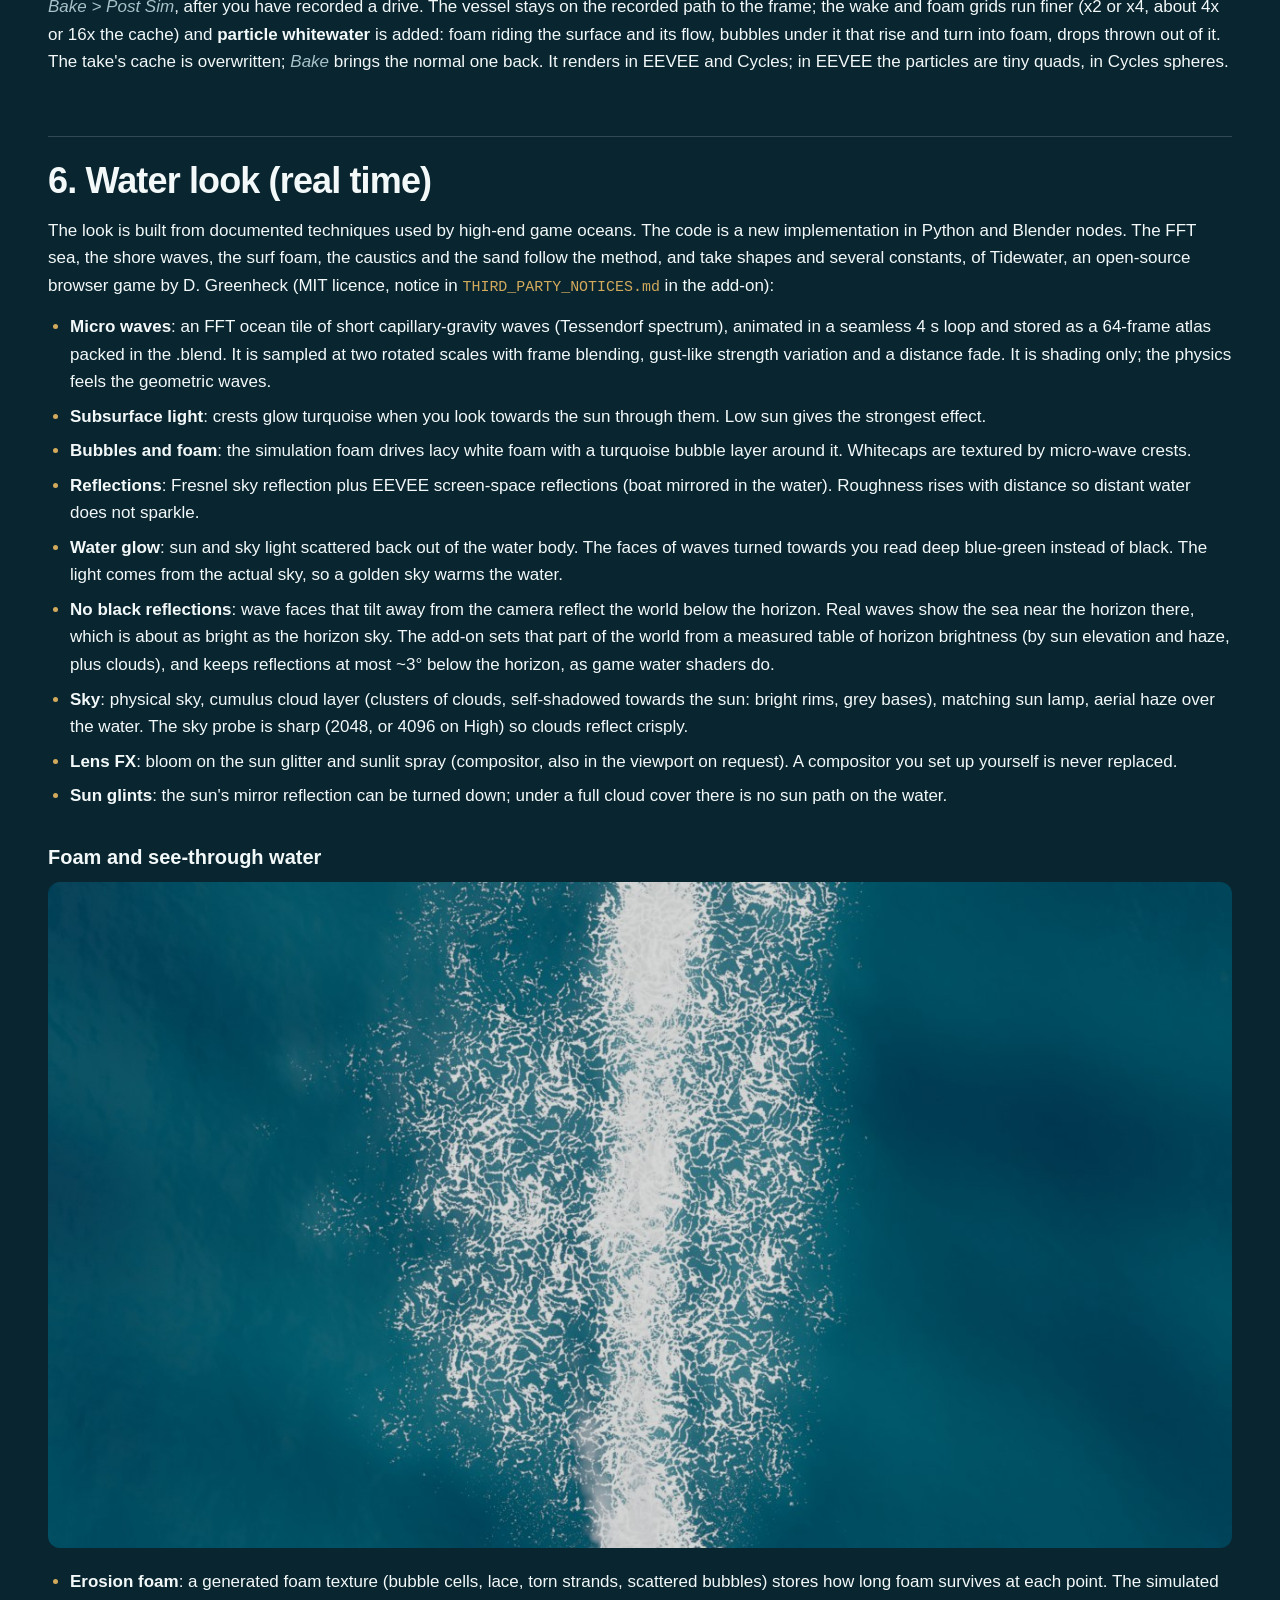
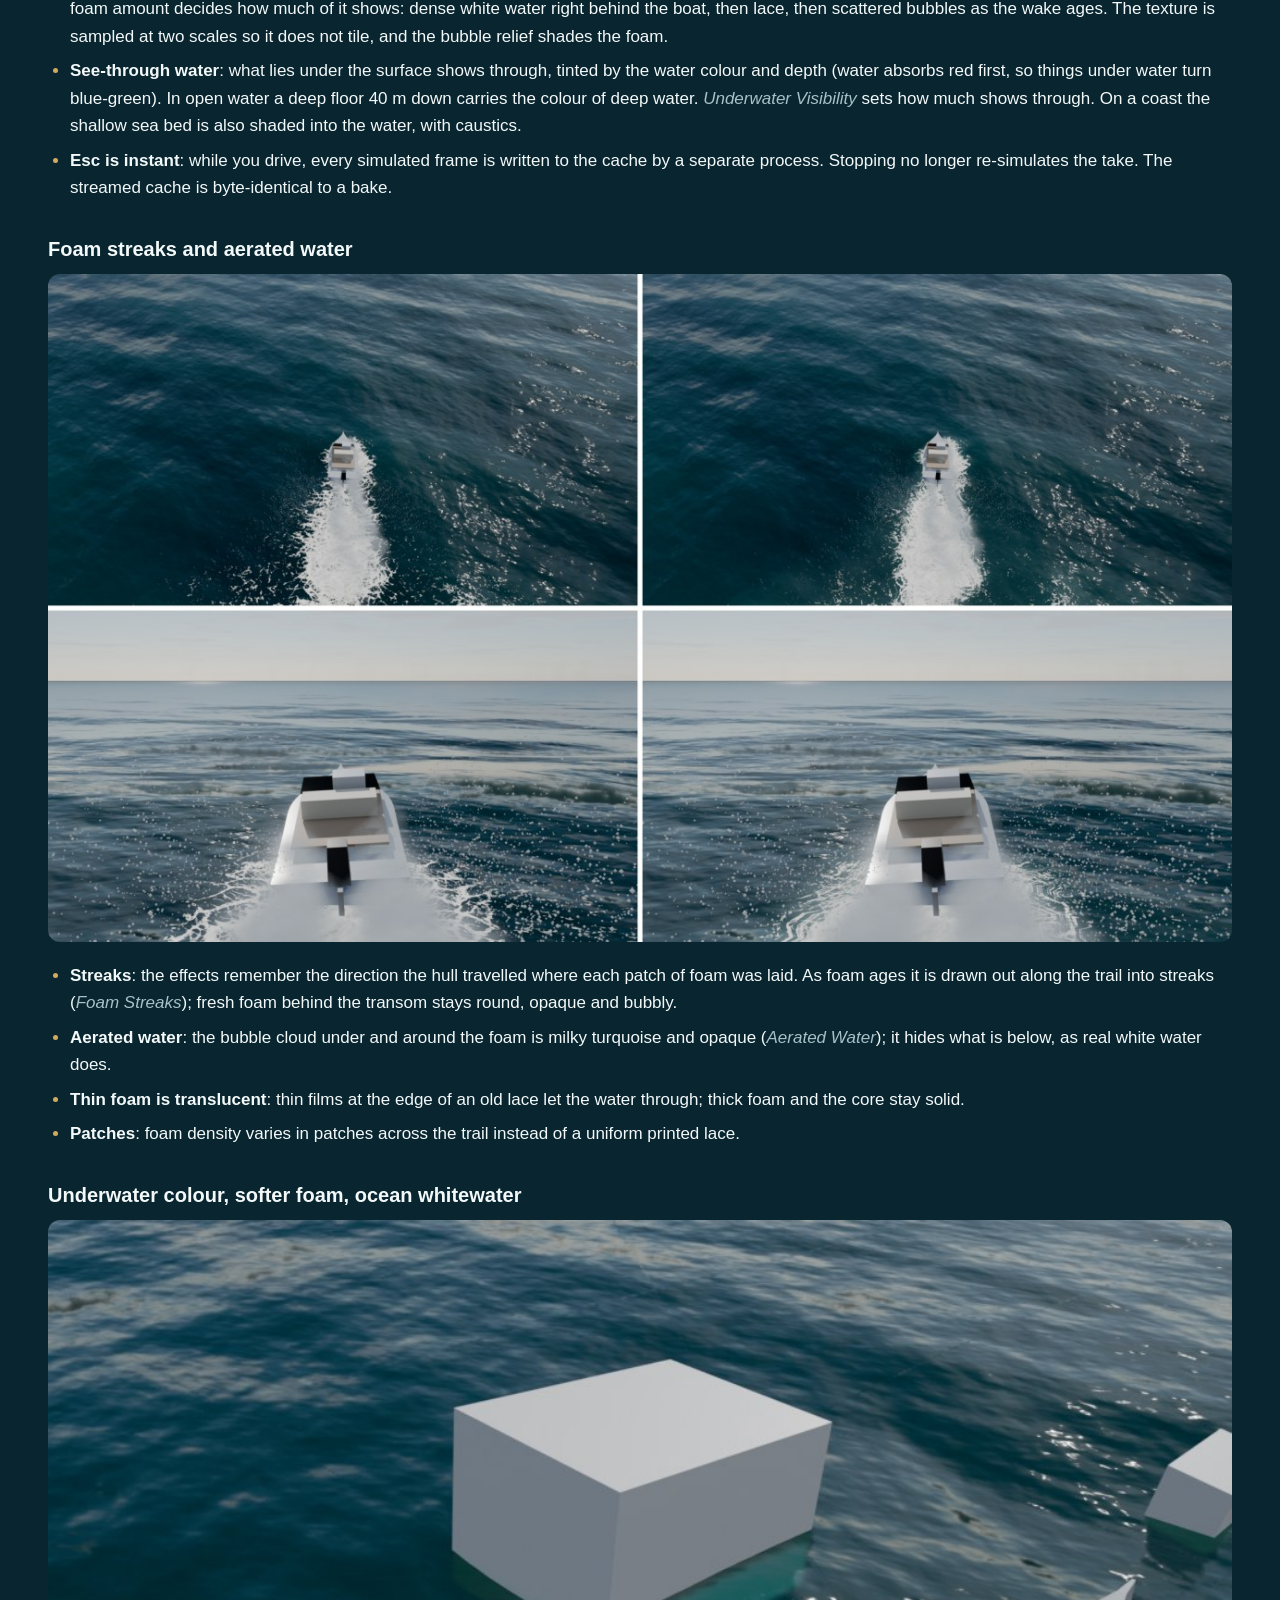
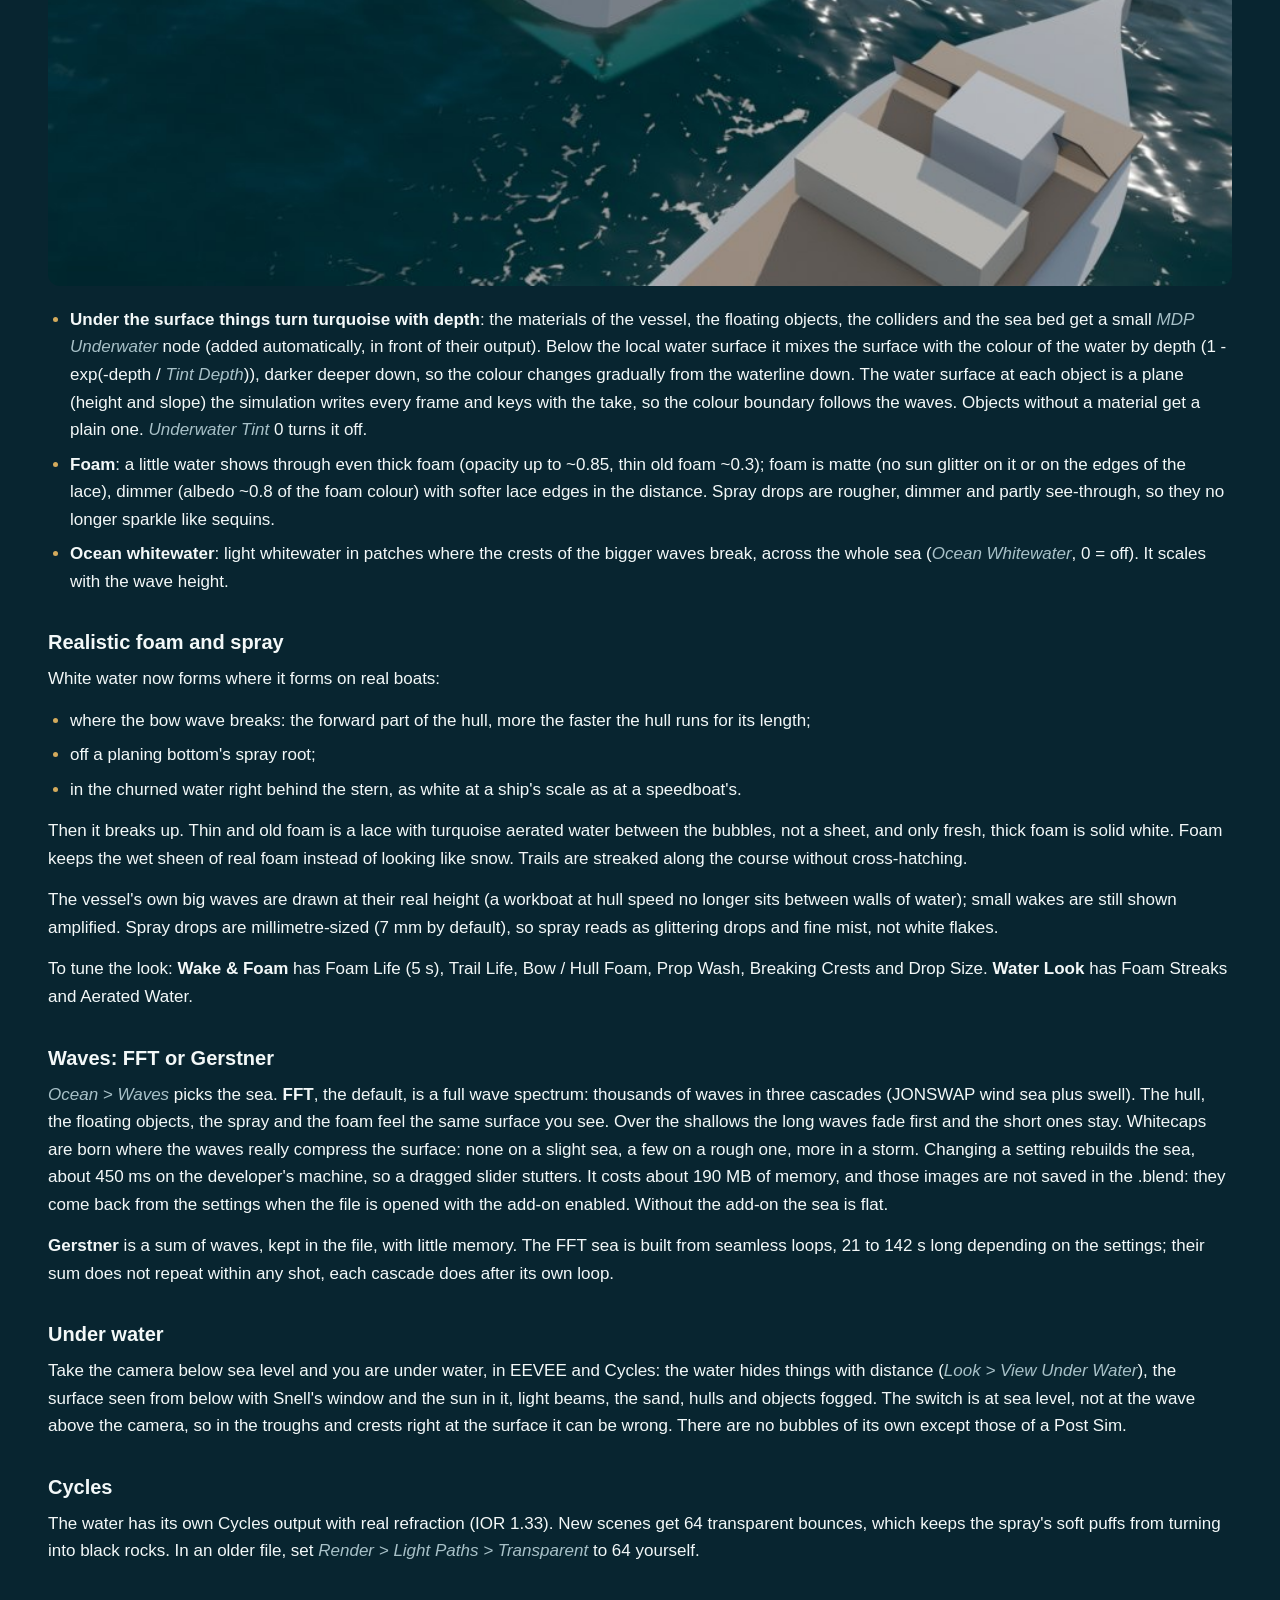
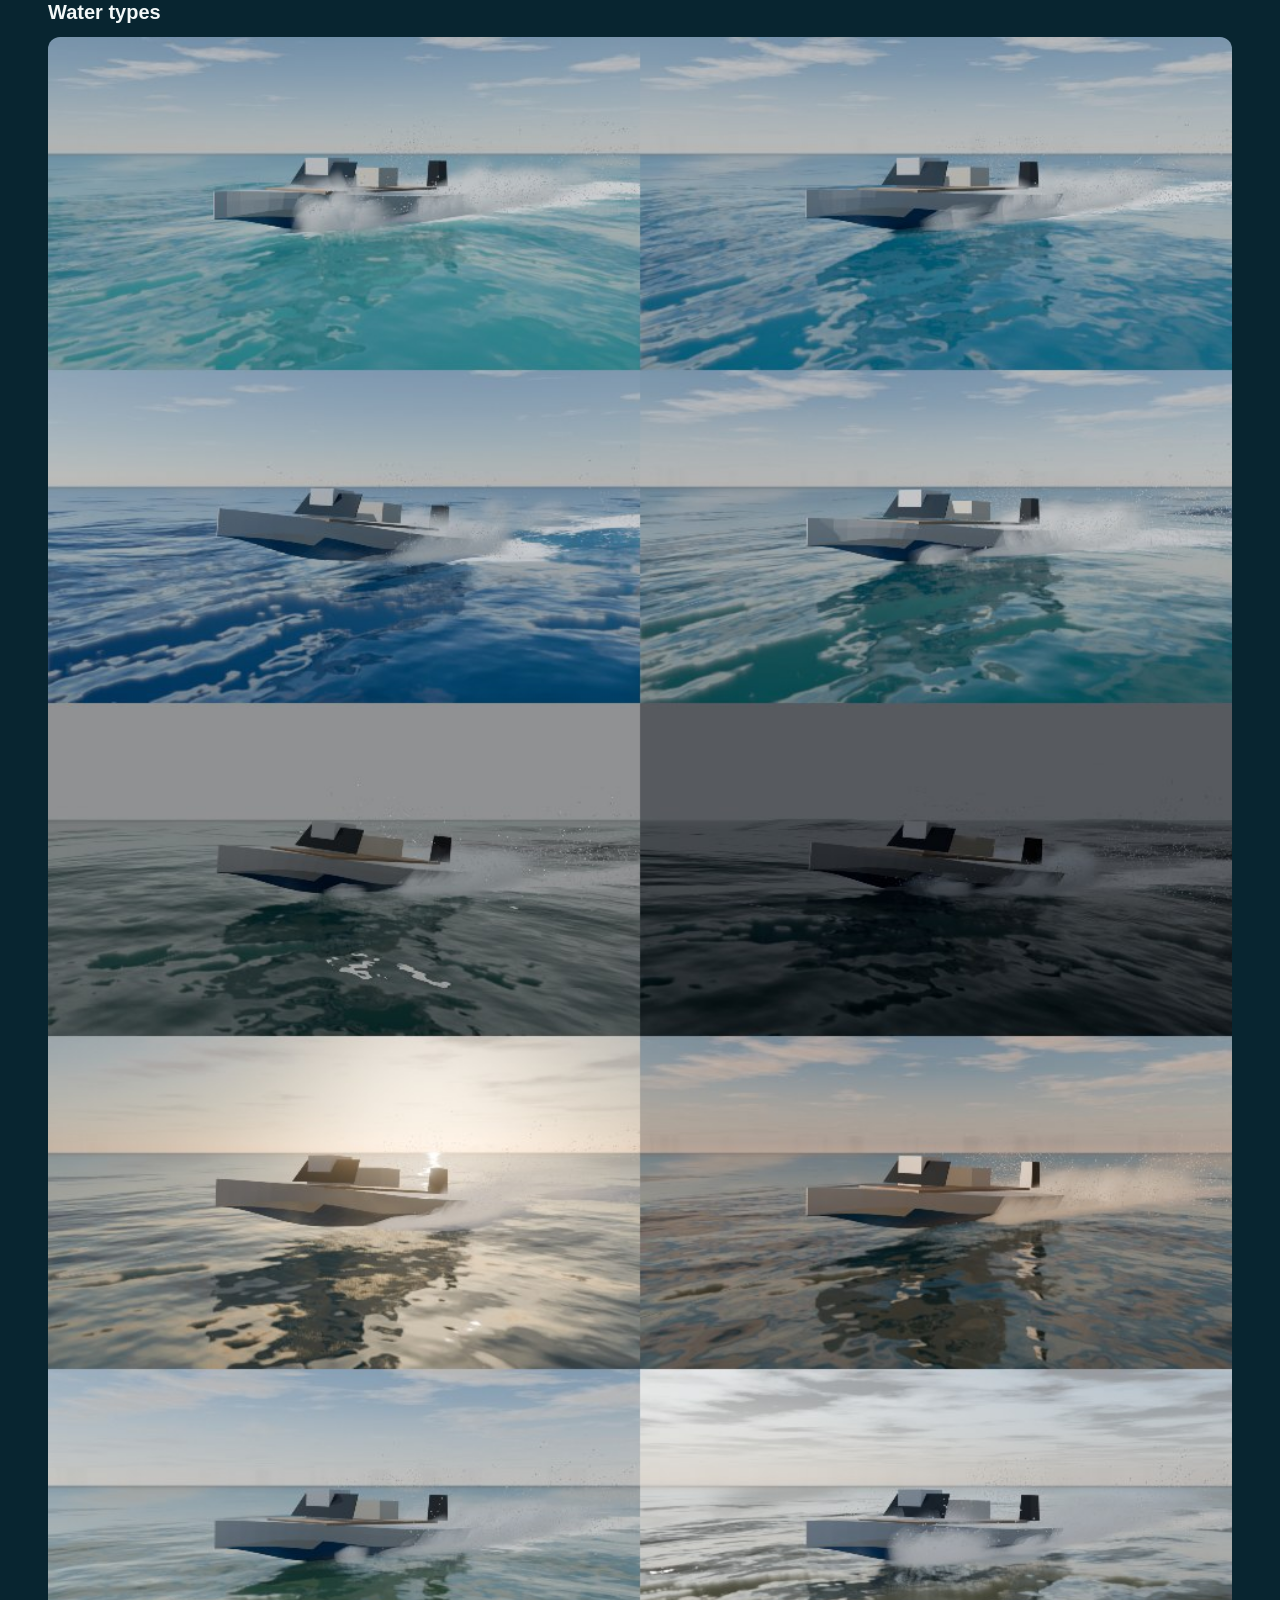
==== commit cef70ff7: "Helvetica from the system, no web font Co-Authored-By: Claude Opus 5.5 <noreply@anthropic.com>" ====
--- a/docs.html
+++ b/docs.html
@@ -6,9 +6,6 @@
 <title>Ocean Physics Pro Documentation</title>
 <meta name="description" content="User guide of Ocean Physics Pro for Blender 5.2: install, driving, your own models, the vessel library, baking, water looks, coast, floating objects and rendering.">
 <link rel="icon" href="images/icon.png">
-<link rel="preconnect" href="https://fonts.googleapis.com">
-<link rel="preconnect" href="https://fonts.gstatic.com" crossorigin>
-<link rel="stylesheet" href="https://fonts.googleapis.com/css2?family=Plus+Jakarta+Sans:wght@400;500;600;700;800&display=swap">
 <link rel="stylesheet" href="assets/style.css">
 </head>
 <body>
--- a/assets/style.css
+++ b/assets/style.css
@@ -12,8 +12,8 @@
   --rule: rgba(243, 248, 248, .17);
   --rule-paper: rgba(10, 38, 48, .18);
 
-  --display: "Plus Jakarta Sans", "Helvetica Neue", Arial, sans-serif;
-  --body: "Plus Jakarta Sans", "Helvetica Neue", Arial, sans-serif;
+  --display: "Helvetica Neue", Helvetica, Arial, sans-serif;
+  --body: "Helvetica Neue", Helvetica, Arial, sans-serif;
   --data: Consolas, "SF Mono", Menlo, monospace;
   color-scheme: dark;
 }
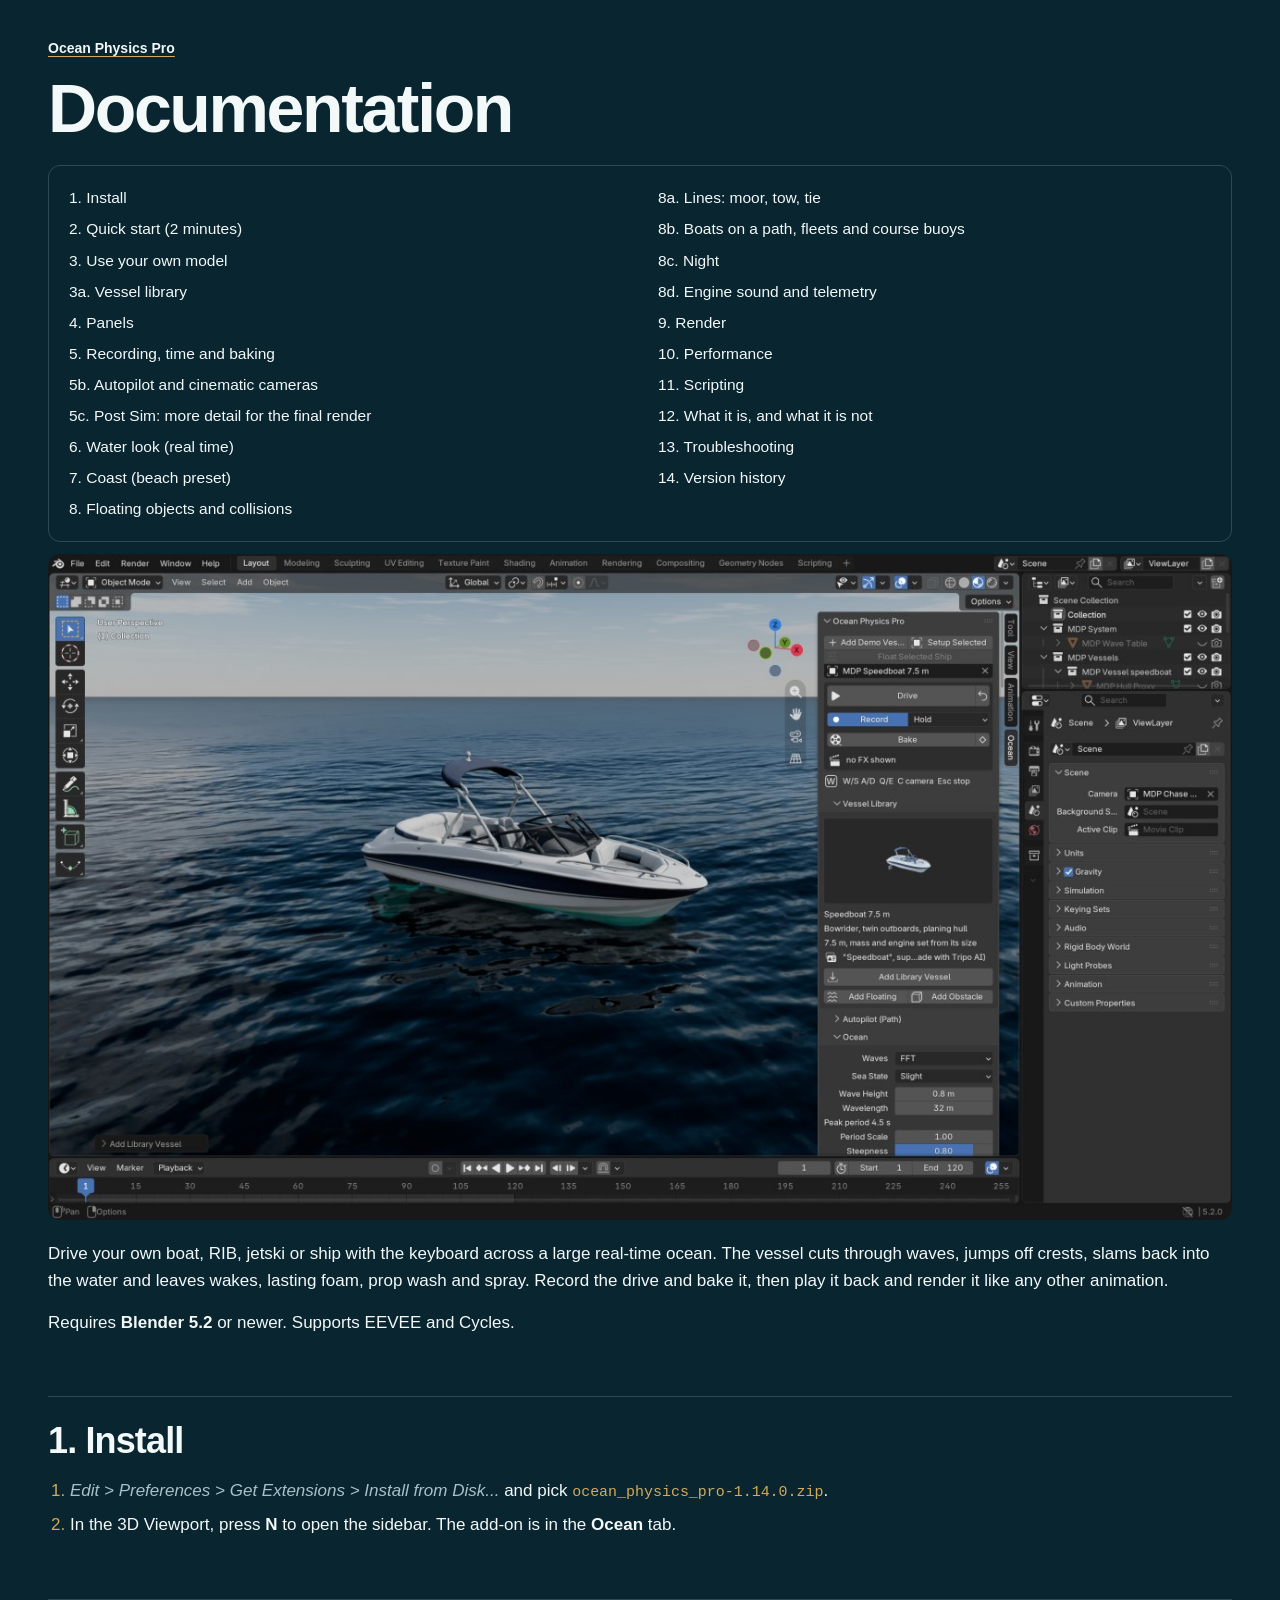
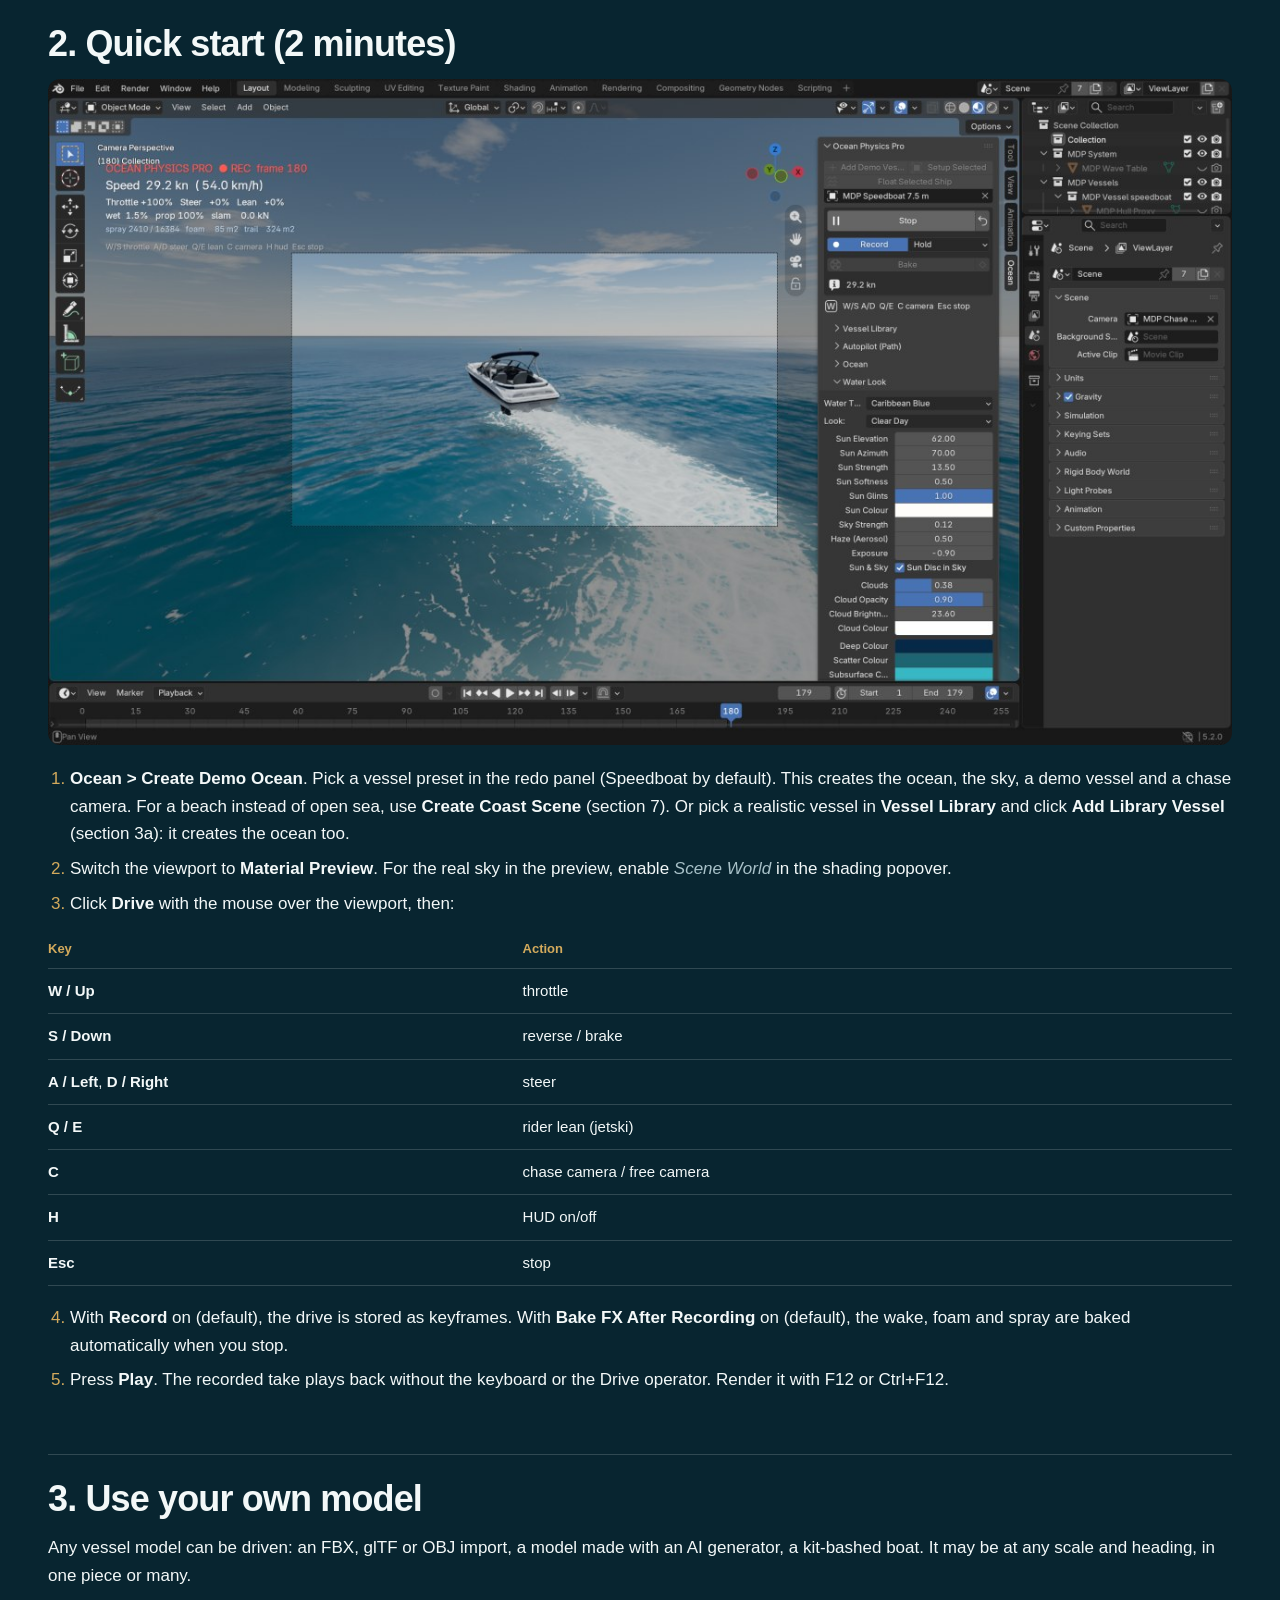
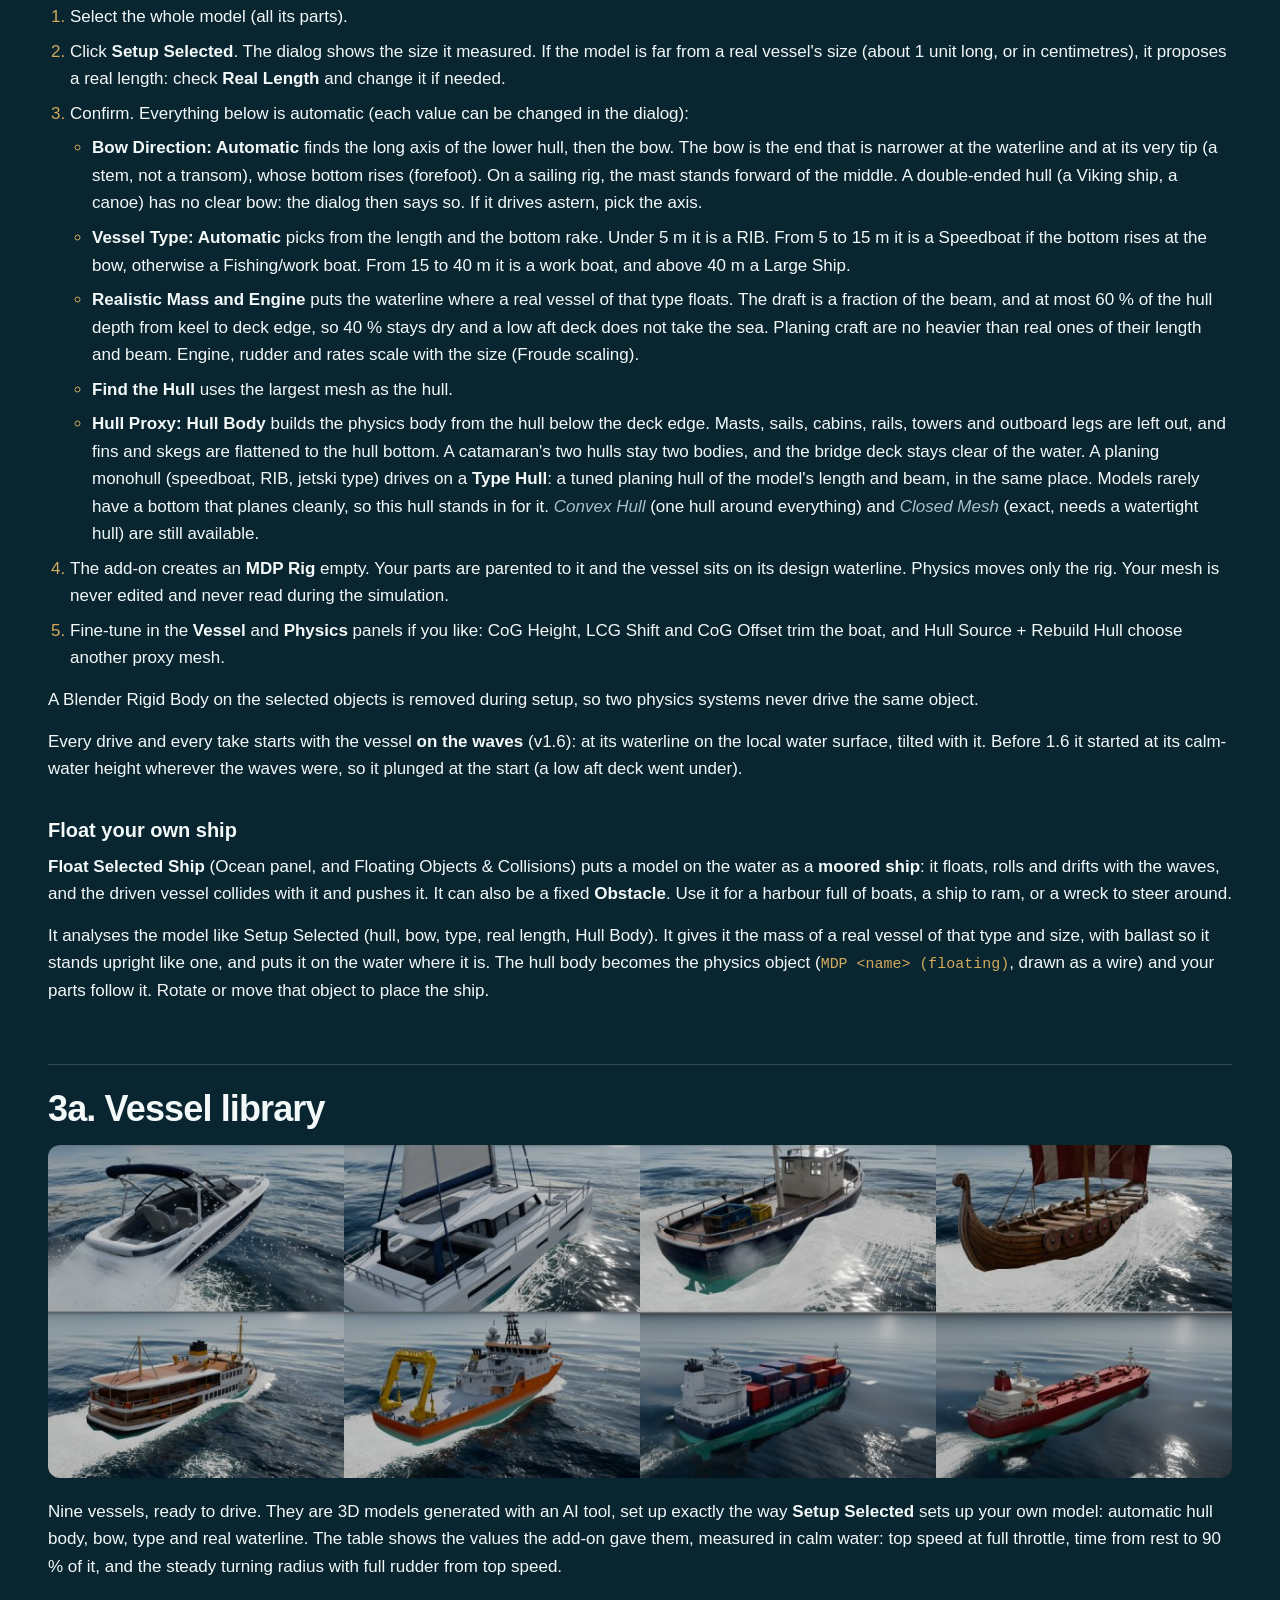
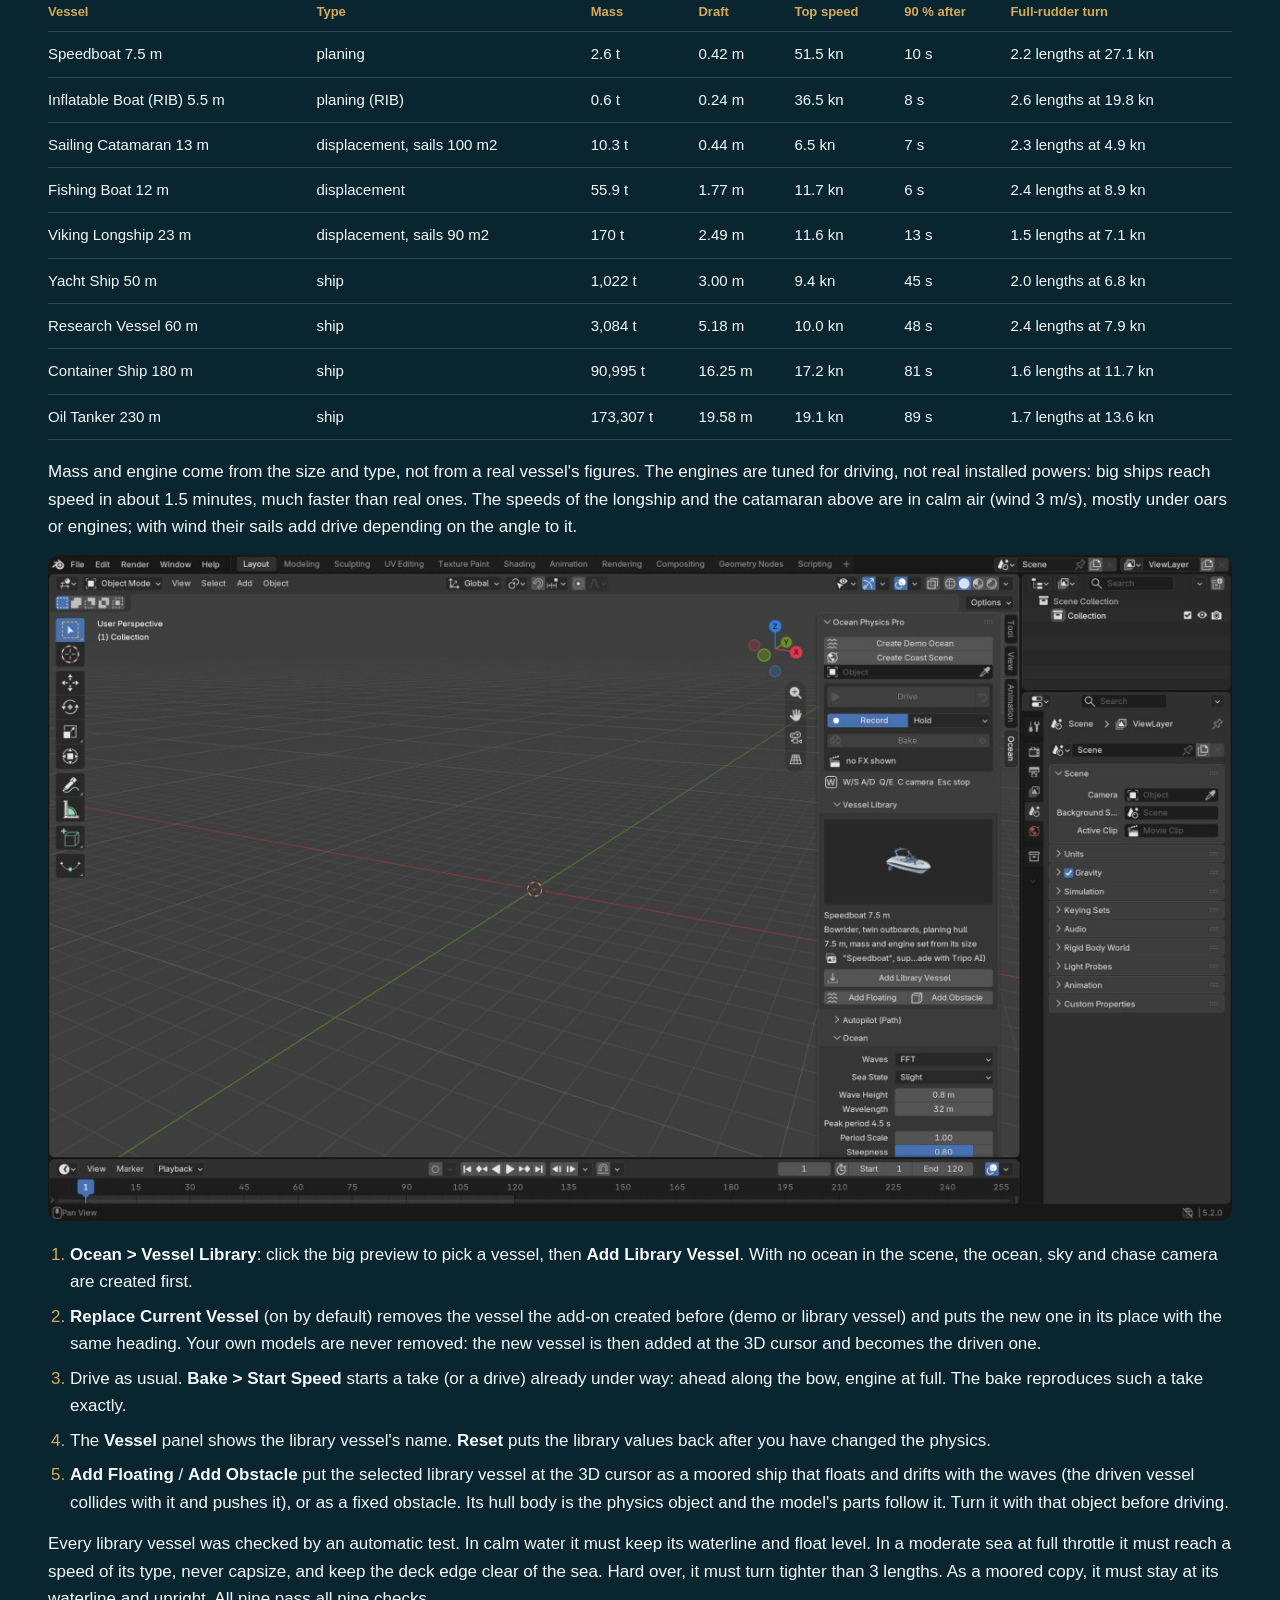
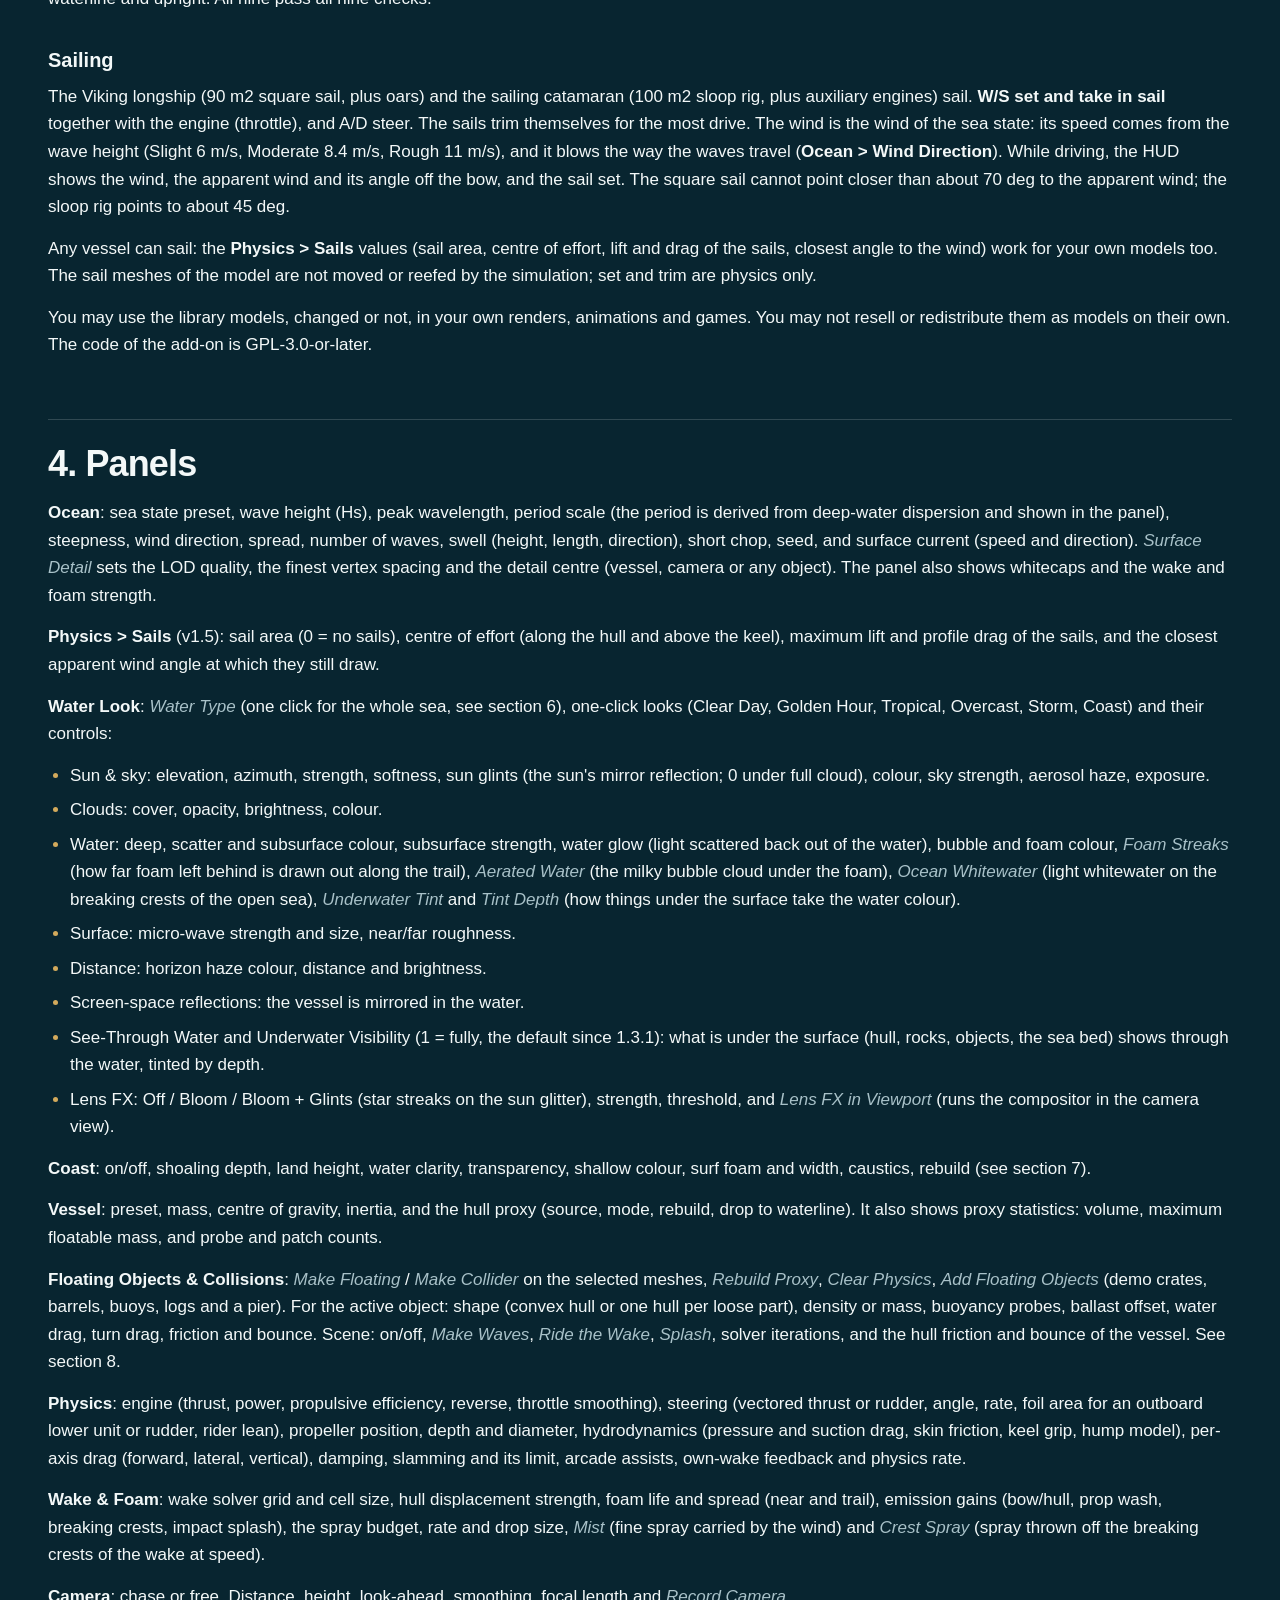
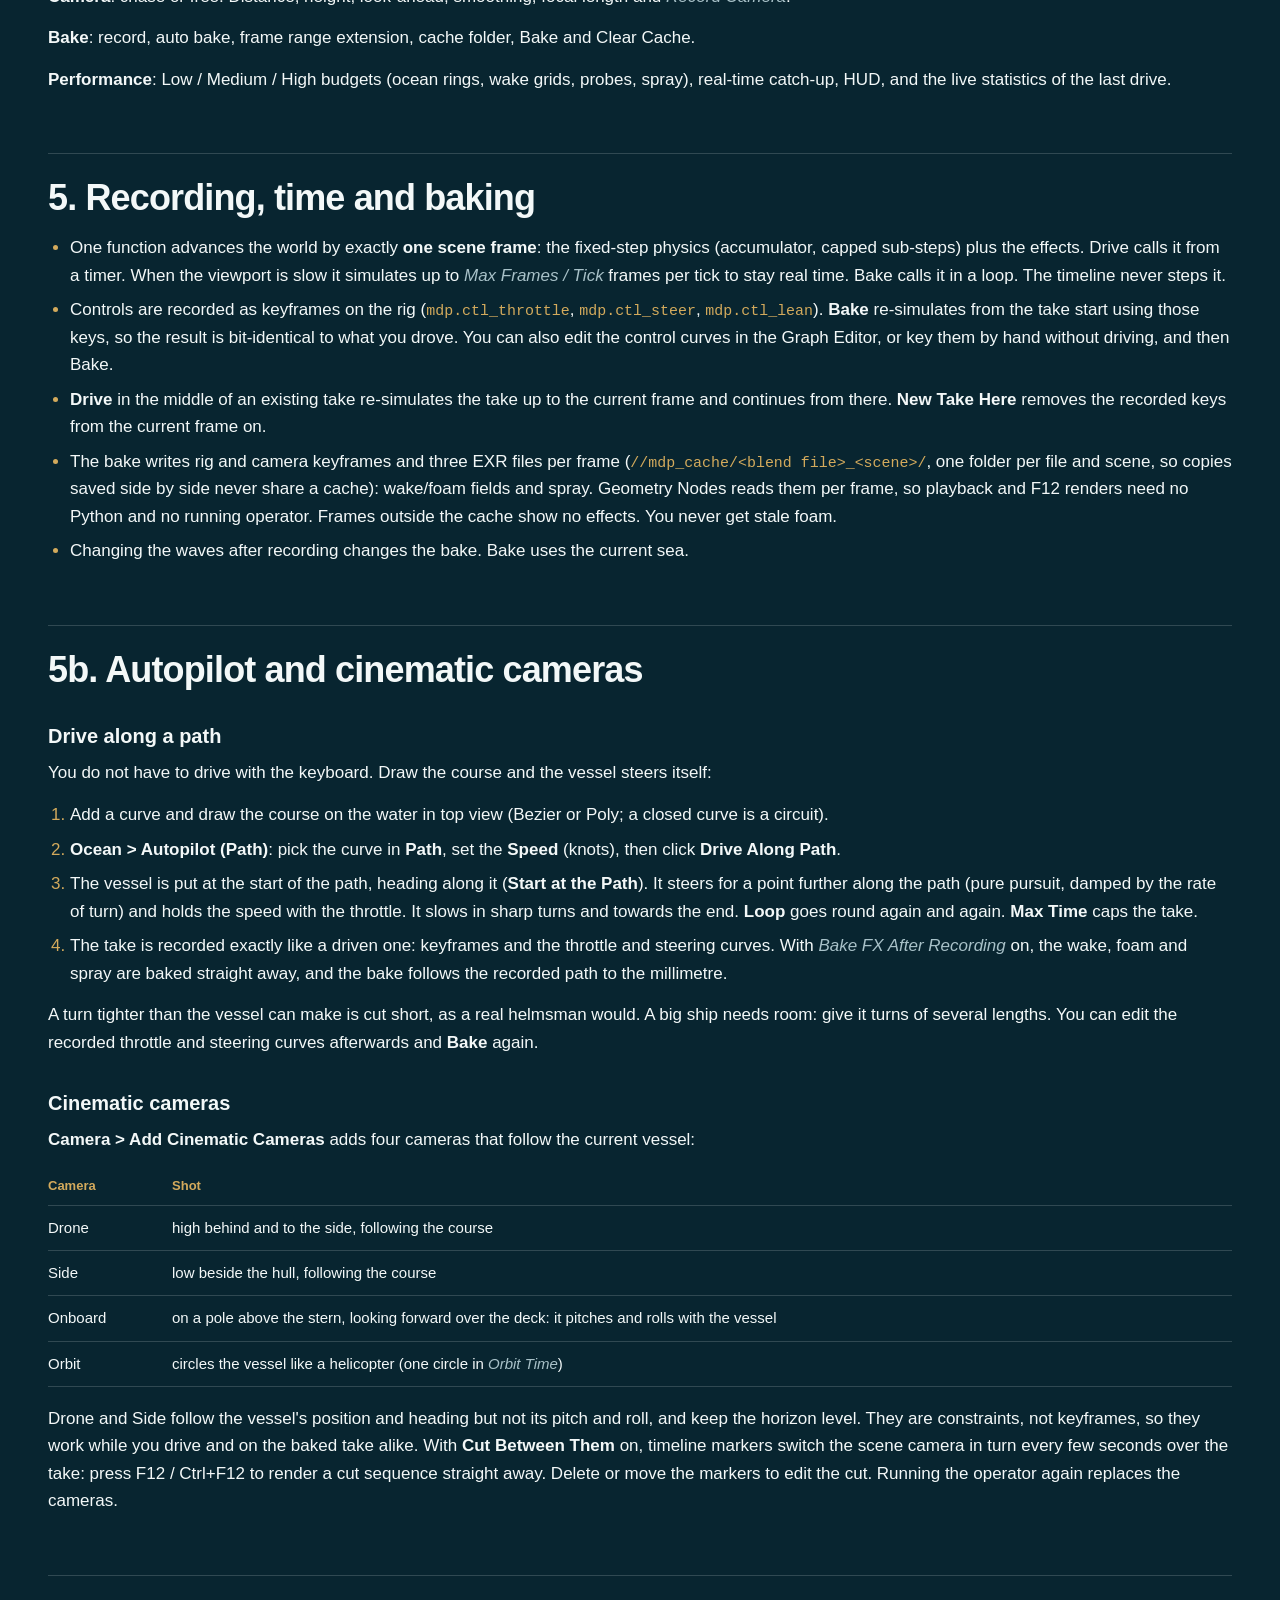
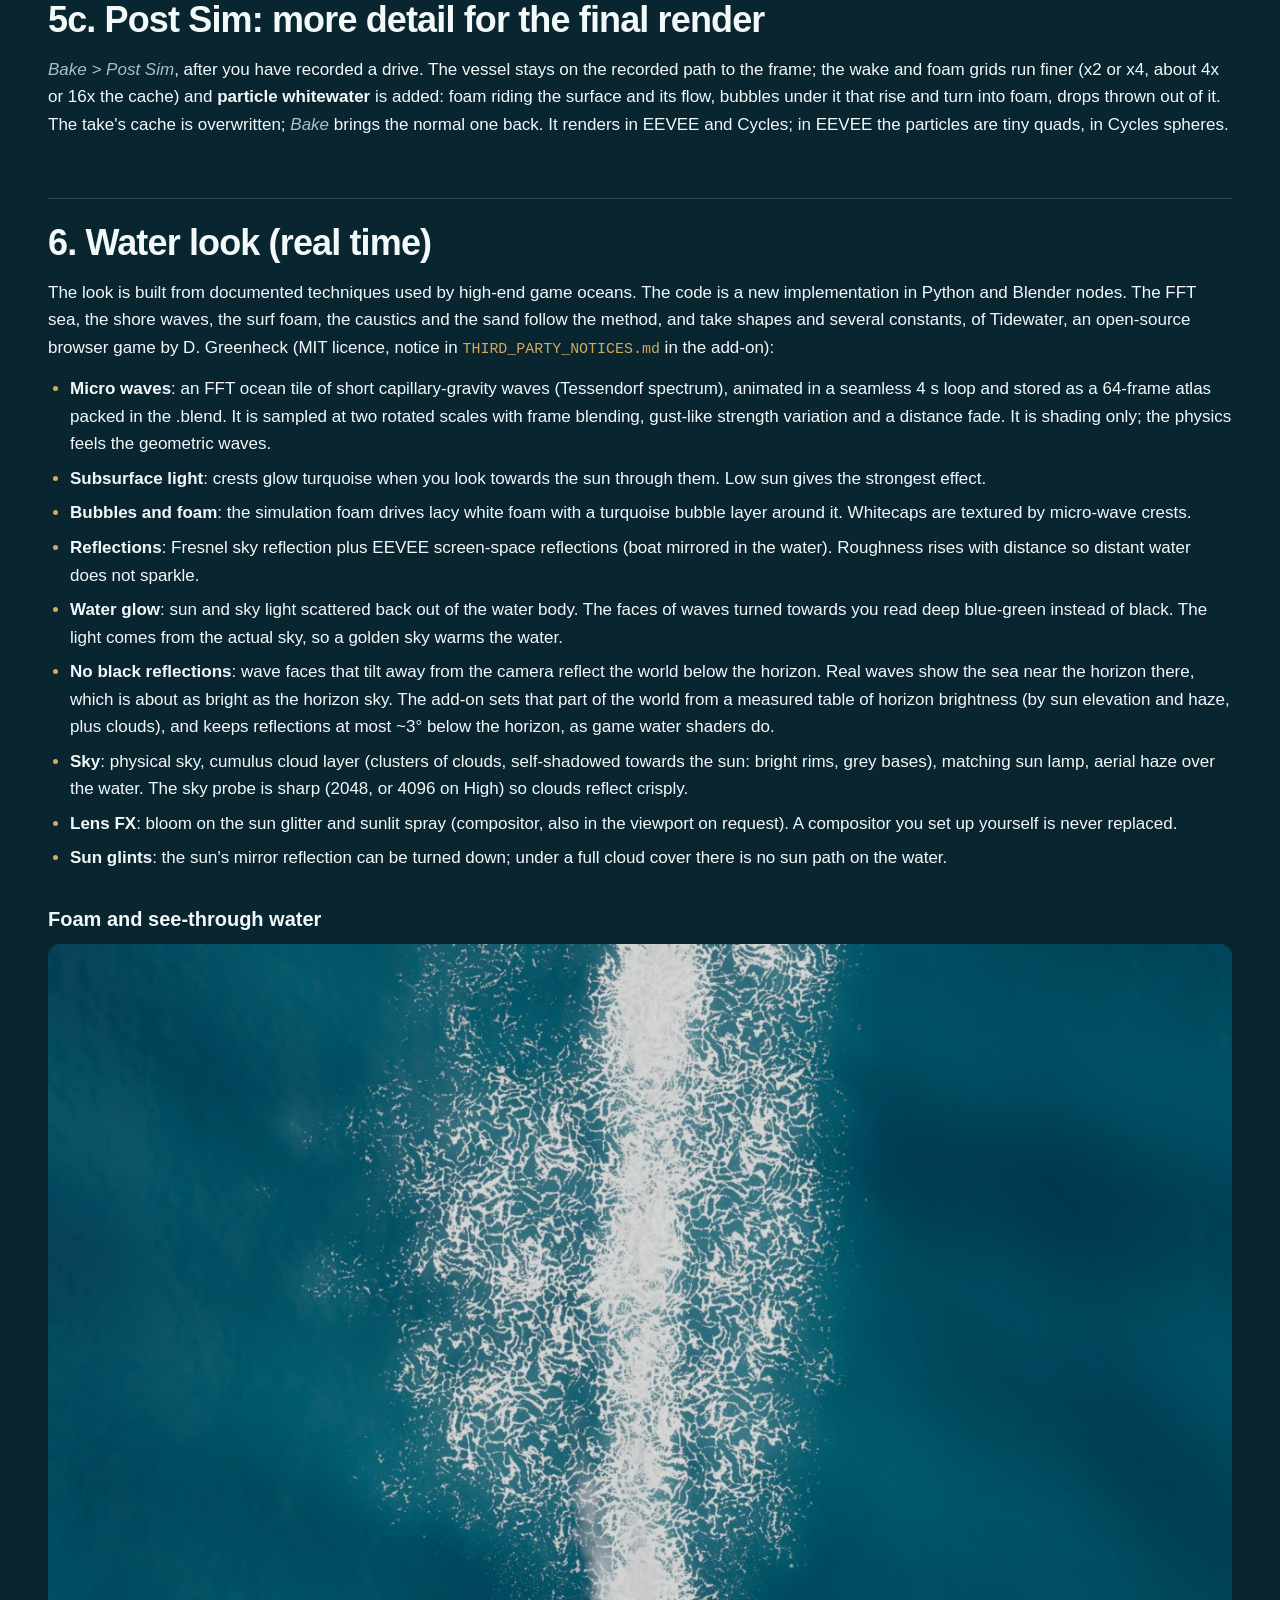
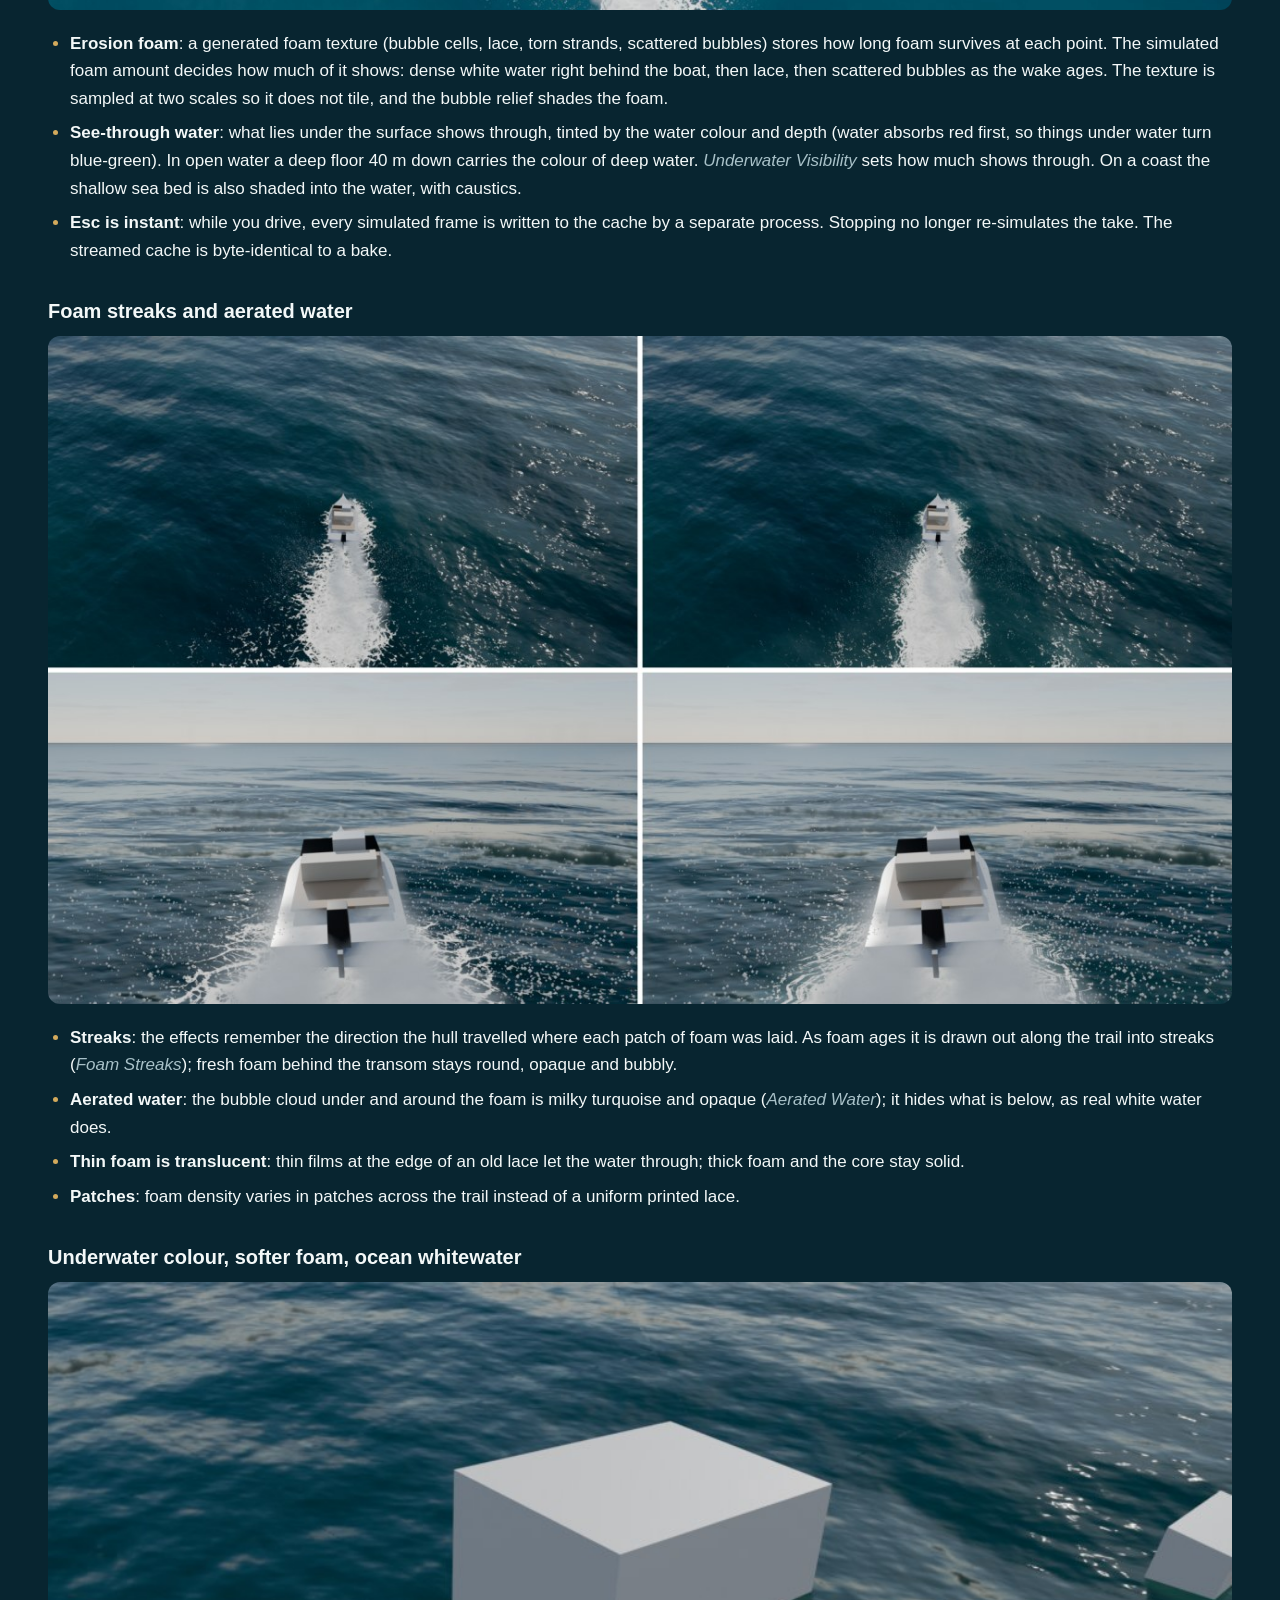
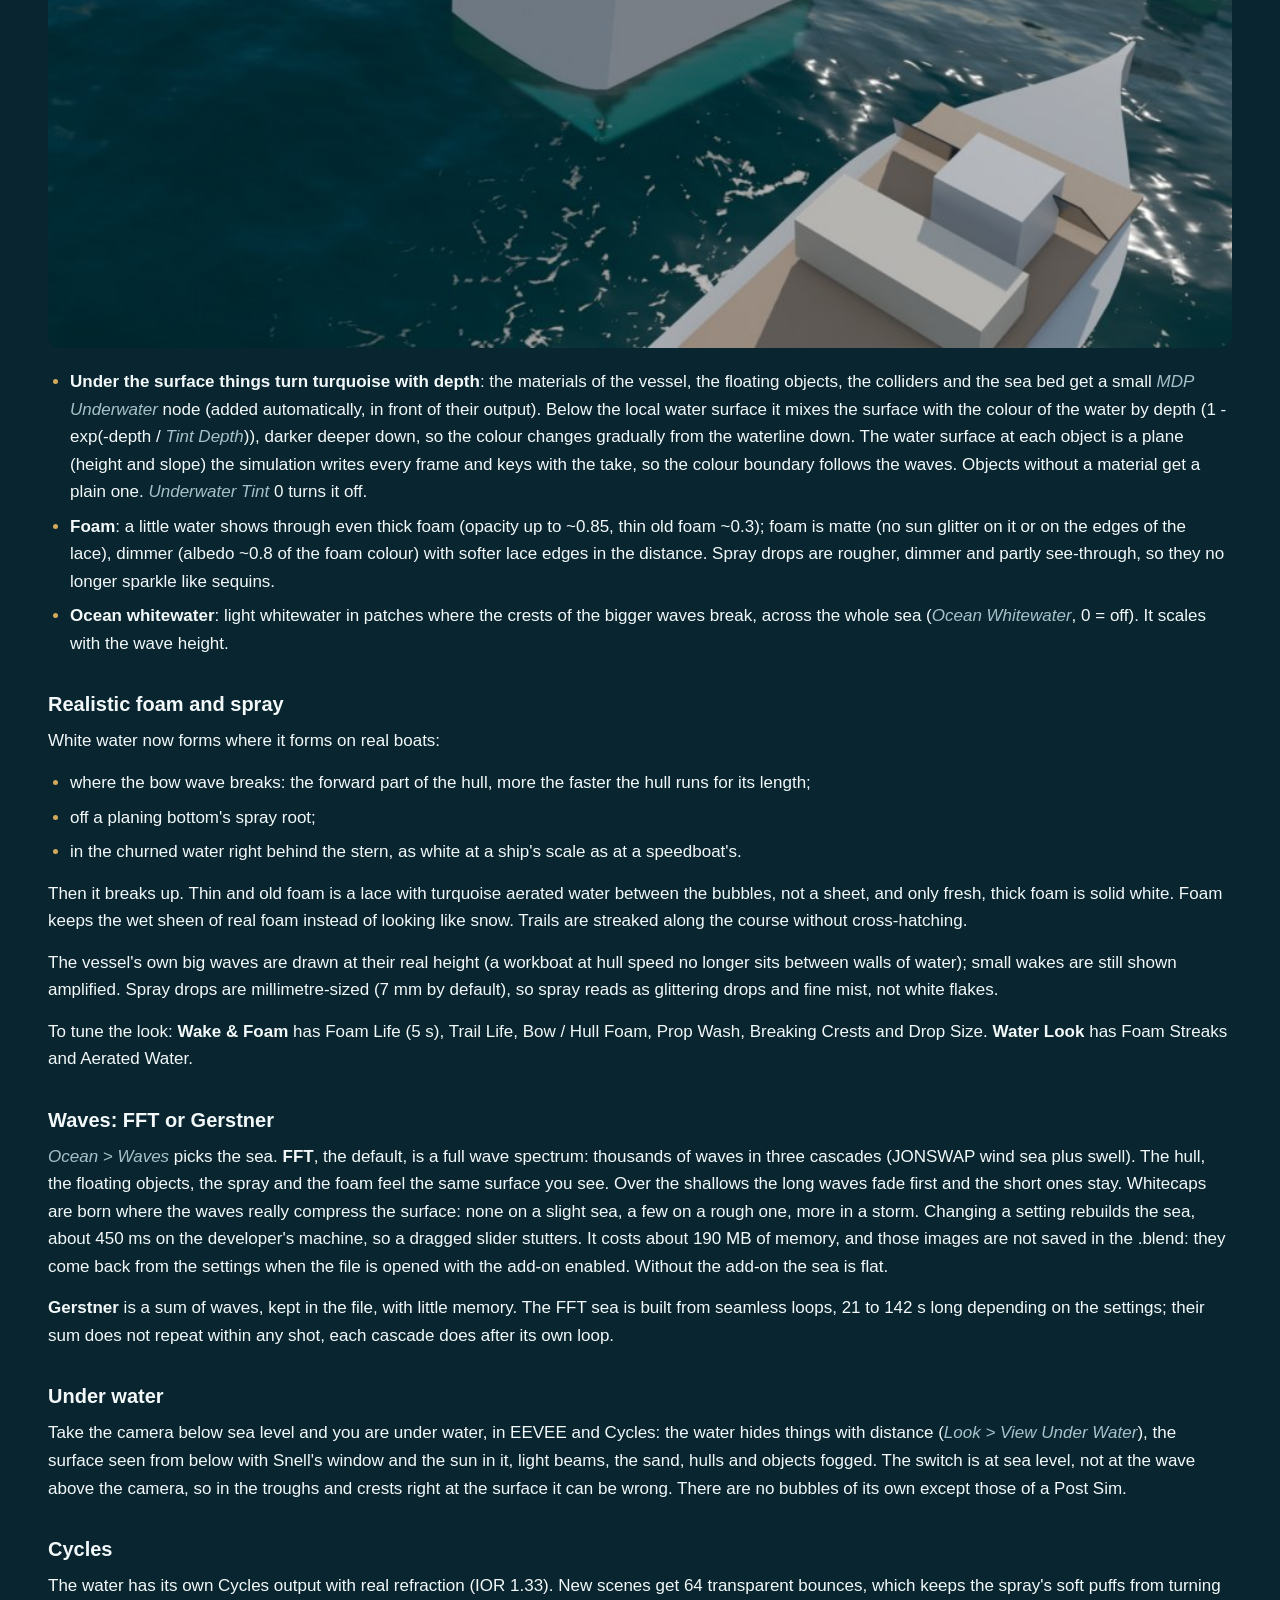
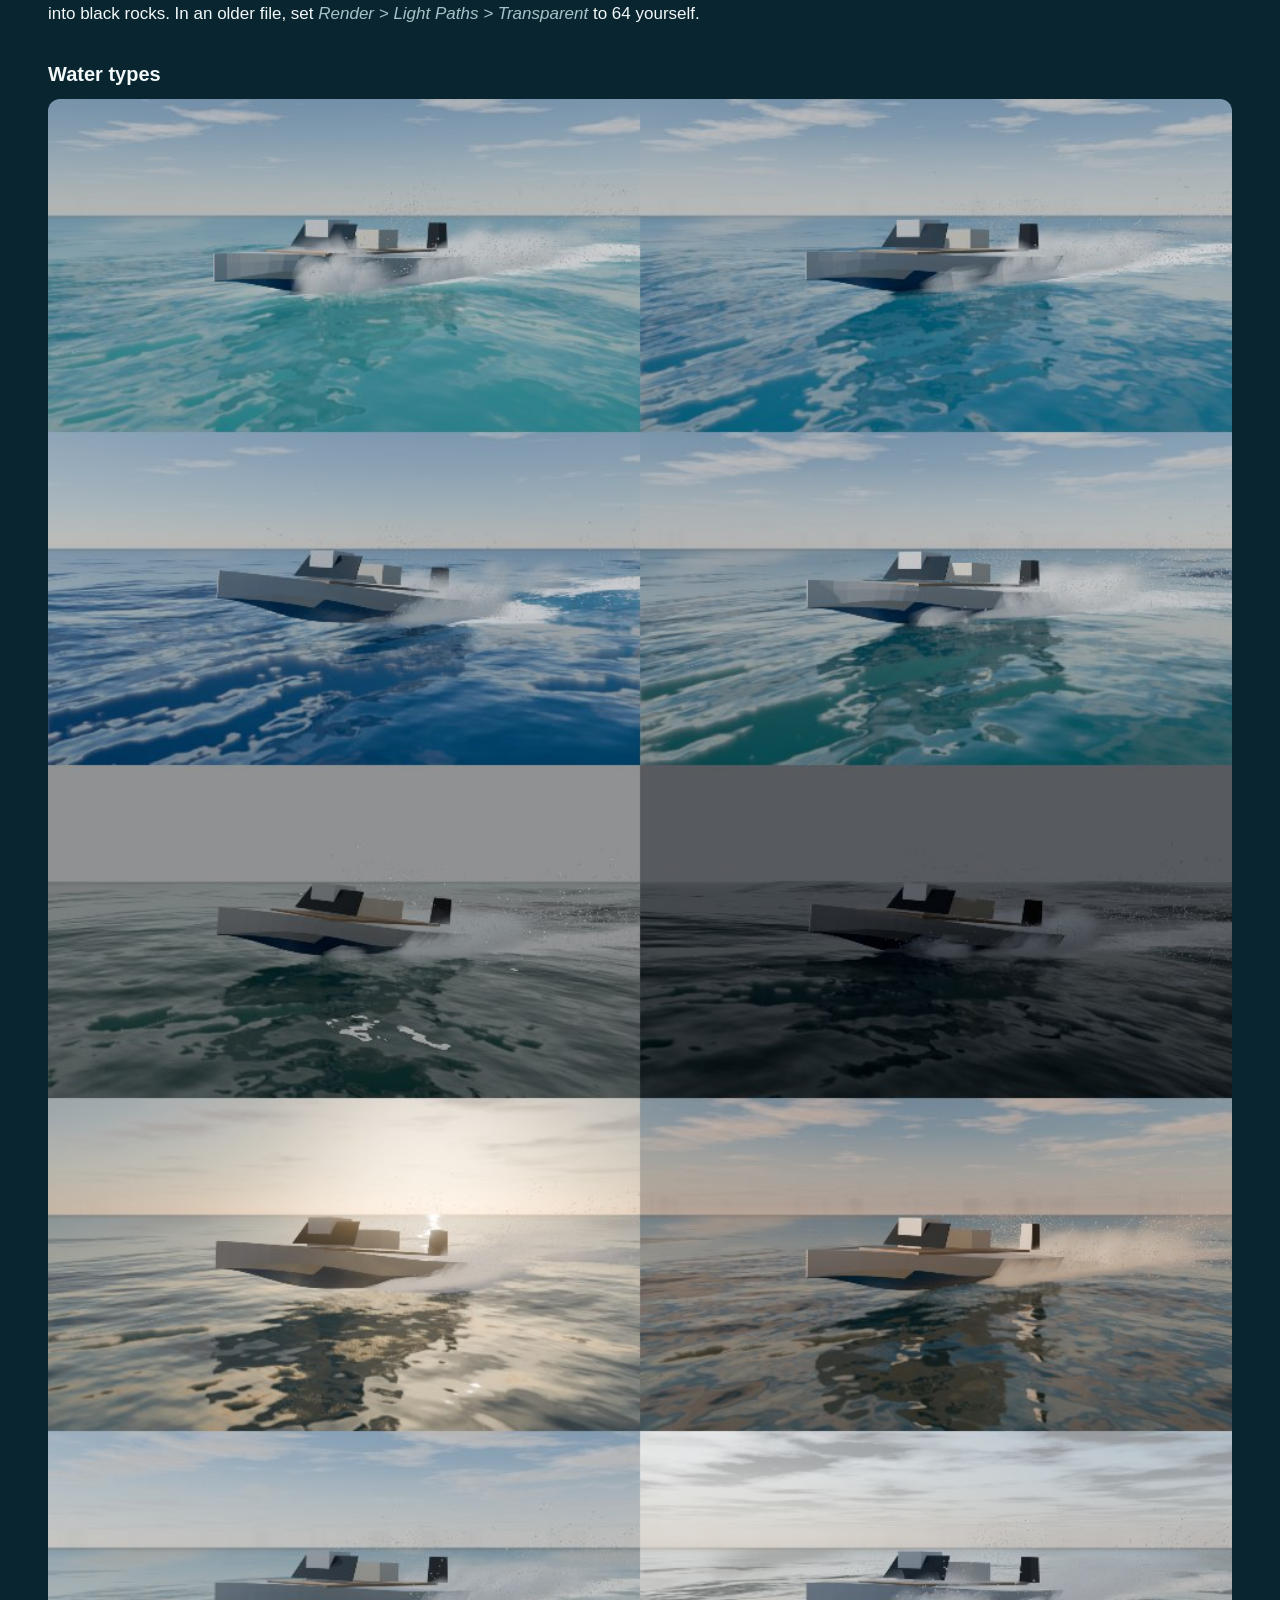
==== commit 90623ff9: "1.14: lines, boats on a path, night, engine sound, telemetry Co-Authored-By: Claude Opus 5.5 <norepl" ====
--- a/docs.html
+++ b/docs.html
@@ -6,19 +6,19 @@
 <title>Ocean Physics Pro Documentation</title>
 <meta name="description" content="User guide of Ocean Physics Pro for Blender 5.2: install, driving, your own models, the vessel library, baking, water looks, coast, floating objects and rendering.">
 <link rel="icon" href="images/icon.png">
-<link rel="stylesheet" href="assets/style.css">
+<link rel="stylesheet" href="assets/style.css?v=10">
 </head>
 <body>
 <main class="doc">
   <div class="wrap">
     <p class="back"><a href="index.html">Ocean Physics Pro</a></p>
     <h1>Documentation</h1>
-    <nav class="toc" aria-label="Contents"><a href="#1-install">1. Install</a><a href="#2-quick-start-2-minutes">2. Quick start (2 minutes)</a><a href="#3-use-your-own-model">3. Use your own model</a><a href="#3a-vessel-library">3a. Vessel library</a><a href="#4-panels">4. Panels</a><a href="#5-recording-time-and-baking">5. Recording, time and baking</a><a href="#5b-autopilot-and-cinematic-cameras">5b. Autopilot and cinematic cameras</a><a href="#5c-post-sim-more-detail-for-the-final-render">5c. Post Sim: more detail for the final render</a><a href="#6-water-look-real-time">6. Water look (real time)</a><a href="#7-coast-beach-preset">7. Coast (beach preset)</a><a href="#8-floating-objects-and-collisions">8. Floating objects and collisions</a><a href="#9-render">9. Render</a><a href="#10-performance">10. Performance</a><a href="#11-scripting">11. Scripting</a><a href="#12-what-it-is-and-what-it-is-not">12. What it is, and what it is not</a><a href="#13-troubleshooting">13. Troubleshooting</a><a href="#14-version-history">14. Version history</a></nav>
+    <nav class="toc" aria-label="Contents"><a href="#1-install">1. Install</a><a href="#2-quick-start-2-minutes">2. Quick start (2 minutes)</a><a href="#3-use-your-own-model">3. Use your own model</a><a href="#3a-vessel-library">3a. Vessel library</a><a href="#4-panels">4. Panels</a><a href="#5-recording-time-and-baking">5. Recording, time and baking</a><a href="#5b-autopilot-and-cinematic-cameras">5b. Autopilot and cinematic cameras</a><a href="#5c-post-sim-more-detail-for-the-final-render">5c. Post Sim: more detail for the final render</a><a href="#6-water-look-real-time">6. Water look (real time)</a><a href="#7-coast-beach-preset">7. Coast (beach preset)</a><a href="#8-floating-objects-and-collisions">8. Floating objects and collisions</a><a href="#8a-lines-moor-tow-tie">8a. Lines: moor, tow, tie</a><a href="#8b-boats-on-a-path-fleets-and-course-buoys">8b. Boats on a path, fleets and course buoys</a><a href="#8c-night">8c. Night</a><a href="#8d-engine-sound-and-telemetry">8d. Engine sound and telemetry</a><a href="#9-render">9. Render</a><a href="#10-performance">10. Performance</a><a href="#11-scripting">11. Scripting</a><a href="#12-what-it-is-and-what-it-is-not">12. What it is, and what it is not</a><a href="#13-troubleshooting">13. Troubleshooting</a><a href="#14-version-history">14. Version history</a></nav>
 <div class="media"><img src="images/docs/ui_panel.jpg" alt="Ocean Physics Pro panel" loading="lazy"></div>
 <p>Drive your own boat, RIB, jetski or ship with the keyboard across a large real-time ocean. The vessel cuts through waves, jumps off crests, slams back into the water and leaves wakes, lasting foam, prop wash and spray. Record the drive and bake it, then play it back and render it like any other animation.</p>
 <p>Requires <b>Blender 5.2</b> or newer. Supports EEVEE and Cycles.</p>
 <h2 id="1-install">1. Install</h2>
-<ol><li><i>Edit &gt; Preferences &gt; Get Extensions &gt; Install from Disk...</i> and pick <code>ocean_physics_pro-1.13.4.zip</code>.</li><li>In the 3D Viewport, press <b>N</b> to open the sidebar. The add-on is in the <b>Ocean</b> tab.</li></ol>
+<ol><li><i>Edit &gt; Preferences &gt; Get Extensions &gt; Install from Disk...</i> and pick <code>ocean_physics_pro-1.14.0.zip</code>.</li><li>In the 3D Viewport, press <b>N</b> to open the sidebar. The add-on is in the <b>Ocean</b> tab.</li></ol>
 <h2 id="2-quick-start-2-minutes">2. Quick start (2 minutes)</h2>
 <div class="media"><img src="images/docs/drive_hud.jpg" alt="Driving with the HUD" loading="lazy"></div>
 <ol><li><b>Ocean &gt; Create Demo Ocean</b>. Pick a vessel preset in the redo panel (Speedboat by default). This creates the ocean, the sky, a demo vessel and a chase camera. For a beach instead of open sea, use <b>Create Coast Scene</b> (section 7). Or pick a realistic vessel in <b>Vessel Library</b> and click <b>Add Library Vessel</b> (section 3a): it creates the ocean too.</li><li>Switch the viewport to <b>Material Preview</b>. For the real sky in the preview, enable <i>Scene World</i> in the shading popover.</li><li>Click <b>Drive</b> with the mouse over the viewport, then:</li></ol>
@@ -122,6 +122,21 @@
 <p>How it works (short): buoyancy probes per object; the water is sampled on a small grid over each object (2x2 to 4x4 points) and interpolated, so many probes cost little. Floating objects step at about 60 Hz, the vessel at its own physics rate; the vessel's contacts are checked at every one of its sub-steps. Contacts are found by testing the surface points of one shape against the faces of the other, and solved together with friction (exactly for small contact groups, iteratively for big ones).</p>
 <p>Floating objects make waves, but they never feel their own waves: those are simulated in a separate wave field that is only drawn (bounded to ±0.5 m), while the objects ride the vessel's wake.</p>
 <p>Limits: shapes are convex hulls (use Convex Parts for concave objects built from pieces); a single concave mesh such as a bowl is treated as its hull. Very thin objects hit at high speed can pass through each other. Colliders do not move. Floating objects outside the wake grid around the vessel do not make waves. Parented objects are ignored (Make Floating clears the parent).</p>
+<h2 id="8a-lines-moor-tow-tie">8a. Lines: moor, tow, tie</h2>
+<p>Every floating object, and the vessel, can have one line to something else. The line pulls when it is stretched past its length and does nothing when it is slack, and it is drawn as a rope that sags when slack (Geometry Nodes on an object in the <i>MDP Lines</i> collection, so it plays back and renders with no Python running). The pull is two-way: a towed load slows the vessel, a moored vessel swings round its anchor.</p>
+<p>In <i>Floating Objects &amp; Collisions &gt; Lines</i>:</p>
+<ul><li><b>Moor</b>: an anchor (an empty) below each selected object, and a line of <i>Anchor Depth</i> x <i>Scope</i>. With the vessel selected, it is moored by the bow to an anchor ahead of it. On a coast the anchor stays on the sea bed.</li><li><b>Tow</b>: the selected objects on a line from the vessel's stern. <i>Place Behind the Stern</i> moves them to the end of the line first.</li><li><b>Tie to Active</b>: lines from the selected objects to the active one (rafts, a string of logs, a dinghy at a buoy).</li><li><b>Clear Line</b>: removes the lines of the selected objects, and the anchors no other line uses.</li></ul>
+<p>For the active floating object (and the vessel, under <i>Vessel line</i>): <i>Line To</i> (an empty or any other object is a fixed point; the vessel tows; another floating object is tied), <i>Line Length</i>, <i>Line Stiffness</i> (a spring frequency: low is elastic like a bungee, high a steel cable), <i>Line Damping</i>, <i>Line Thickness</i> and where the line is tied at each end (<i>Tied Here</i>, <i>Tied There</i>, in each object's axes).</p>
+<p>The line is a soft one-sided distance constraint solved with the contacts, so a light crate and a big ship are stable on the same line. Bake reproduces a take with lines exactly.</p>
+<p>Floating objects do not plane: a box towed fast drags hard through the water (in the tests, a 520 kg crate on a 10 m line held a speedboat at 3.2 m/s at 45 % throttle). For a towed dinghy or tube, lower its <i>Water Drag</i>.</p>
+<h2 id="8b-boats-on-a-path-fleets-and-course-buoys">8b. Boats on a path, fleets and course buoys</h2>
+<p>In <i>Autopilot (Path) &gt; Other boats and marks on a curve</i> (the curve is a selected curve, else the autopilot's <i>Path</i>):</p>
+<ul><li><b>Follow Path</b>: the selected objects float and drive themselves along the curve at <i>Speed</i>, one behind the other if <i>Place on the Path</i> is on. Their +X axis is the bow. A closed curve is a circuit.</li><li><b>Add Fleet</b>: library vessels added as floating boats on the curve, <i>Count</i> of them, <i>Spacing</i> apart.</li><li><b>Add Course Buoys</b>: moored buoys along the curve every <i>Spacing</i>: a <i>Channel</i> (pairs, red to the left and green to the right going along the curve, <i>Channel Width</i> apart) or yellow <i>Race Marks</i> on the curve.</li></ul>
+<p>A boat on a path is a floating object with a thrust along its +X axis that holds the speed and a yaw torque that steers for a point ahead on the path, turning no tighter than about 1.5 of its lengths. It is not the vessel's simulation: no hull pressure, planing or propeller. Waves, drag, buoyancy, collisions and lines act on it as on any floating object. Its thrust balances the water drag it meets (floating objects do not plane, so their drag can be large). In the tests, a box and a fishing boat on a 45 m circle held 3.9 m/s for a set 4 m/s and stayed within 1.2 m of the circle; three speedboats from <i>Add Fleet</i> on a 60 m circle ran at 4.8 to 5.7 m/s for a set 6 m/s (they ease off in turns). The <i>Path Speed</i> of an object is in its panel.</p>
+<h2 id="8c-night">8c. Night</h2>
+<ul><li><b>Moonlight</b> look (<i>Water Look &gt; Look</i>): a weak, cold moon as the sun, a deep blue sky with stars, dark water, and glowing foam. The way films shoot night: it stays readable.</li><li><b>Stars</b> (<i>Sun &amp; Sky</i>): stars in the sky behind the clouds. 0 for every other look.</li><li><b>Glowing Foam</b> and <b>Glow Colour</b> (<i>Water</i>): the foam gives off its own light, brightest where it is fresh: a bioluminescent wake. 0 turns it off. It works with any look.</li><li><b>Navigation Lights</b> (<i>Vessel</i> panel): red to port, green to starboard, white on the mast and at the stern, each a small glowing sphere and a point lamp, placed from the model's size; <i>Searchlight</i> adds a spot on the bow lighting the water ahead. They follow the vessel with a <i>Child Of</i> constraint, so the vessel's collision proxy is not changed. The places are estimates from the model's bounds: move the objects if your model needs it. The <b>X</b> button removes them.</li></ul>
+<h2 id="8d-engine-sound-and-telemetry">8d. Engine sound and telemetry</h2>
+<ul><li><b>Make Engine Sound</b> (<i>Bake</i> panel): a WAV synthesised from the take's recorded throttle and the vessel's speed, frame by frame: the engine note follows the throttle (spooling up and down over about 0.4 s), with exhaust rasp and the hiss of the water growing with the speed. <i>Engine</i>: from the vessel's type (outboard for planing craft, inboard diesel for work boats, a slow diesel for ships) or chosen. It is written next to the .blend in <code>mdp_audio/</code> and put in the Video Sequencer at the take's start (strip <i>MDP Engine</i>), so it plays with the timeline and goes into rendered video (set the output's audio codec). No recorded samples are used; it is a synthesised engine, not a recording of a real one.</li><li><b>Export Telemetry</b>: the take as a CSV table, one row per frame: frame, time, position, heading, pitch, roll, speed (m/s and knots), throttle and steering, read from the recorded keyframes.</li></ul>
 <h2 id="9-render">9. Render</h2>
 <div class="media"><img src="images/docs/render_eevee.jpg" alt="EEVEE render of the baked demo take" loading="lazy"></div>
 <p>The ocean, wake, foam and spray are real geometry and materials, so EEVEE and Cycles both show them. Bake before rendering, because unbaked live effects are viewport-only and are hidden when you scrub away from the live frame. For best results:</p>
@@ -141,6 +156,8 @@
 <h2 id="13-troubleshooting">13. Troubleshooting</h2>
 <ul><li><b>Boat sinks or floats too high</b>: set it up again with <i>Setup Selected</i> and Realistic Mass on (Hull Body proxy: masts, cabins and outboard legs do not float). With your own mass, check the Vessel panel buoyancy line.</li><li><b>It goes astern / the bow is the wrong end</b>: the bow was uncertain (both ends alike; the setup dialog says so). Run Setup Selected again with <i>Bow Direction</i> set to the axis the bow points to.</li><li><b>A big ship barely moves</b>: it is accelerating like the real one (minutes to full speed). Set <i>Bake &gt; Start Speed</i> to start under way.</li><li><b>Library vessel behaves differently after I changed values</b>: <i>Vessel &gt; Reset</i> restores the library values.</li><li><b>Boat dips the bow at rest</b>: lower <b>LCG Shift</b> (more aft) or move <b>CoG Offset</b> X.</li><li><b>Water visible inside an open boat</b>: raise <i>Hull Displacement</i> (Wake &amp; Foam). The wake field pushes the surface below the keel.</li><li><b>No effects in the render</b>: Bake first. Check <i>Cache Folder</i> (it is relative to the .blend).</li><li><b>Slow viewport</b>: Performance &gt; Low, Solid shading, smaller window.</li><li><b>Coast: water runs too far up the beach in a big sea</b>: raise <i>Land Height</i> or <i>Shoaling Depth</i> (Coast panel).</li><li><b>A floating object sinks</b>: its density is above 1025 kg/m3 (the panel says "sinks"). Lower <i>Density</i> or set <i>Mass</i>.</li><li><b>A floating object ignores my mesh edits</b>: press <i>Rebuild Proxy</i> (the proxy is rebuilt by itself only when the scale, shape mode or probe count changes, or the vertex count changes).</li><li><b>A buoy lies on its side</b>: set <i>Ballast Offset</i> Z negative (centre of mass low).</li></ul>
 <h2 id="14-version-history">14. Version history</h2>
+<p>New in 1.14:</p>
+<ul><li><b>Lines</b>: moor floating objects and the vessel to anchors, tow objects behind the vessel, tie objects together (section 8a).</li><li><b>Boats on a path</b>: floating objects and whole fleets of library vessels drive themselves along a curve; moored course buoys along a curve (section 8b).</li><li><b>Night</b>: the Moonlight look, stars, glowing foam (bioluminescence) and navigation lights with an optional searchlight (section 8c).</li><li><b>Engine sound</b> synthesised from the take, in sync in the Video Sequencer, and <b>telemetry</b> export to CSV (section 8d).</li></ul>
 <p>New in 1.13.4:</p>
 <ul><li>The Yacht Ship floats on its real waterline, where the red bottom paint ends. It sat about 2 m too deep, with the sea at its lower deck.</li></ul>
 <p>New in 1.13.3:</p>
--- a/assets/style.css
+++ b/assets/style.css
@@ -69,7 +69,7 @@
 }
 .hero-copy { position: absolute; left: 0; right: 0; bottom: clamp(14px, 3vw, 44px); z-index: 1; }
 h1 { font: 800 clamp(40px, 8.2vw, 112px)/1.02 var(--display); letter-spacing: -.035em; }
-h1 em { font: 800 .34em/1 var(--body); letter-spacing: 0; background: var(--foam); color: var(--abyss); padding: .2em .42em; border-radius: 6px; vertical-align: .95em; margin-left: .1em; white-space: nowrap; }
+h1 em { font: 800 .34em/1 var(--body); letter-spacing: .02em; text-transform: uppercase; background: var(--foam); color: var(--abyss); padding: .2em .42em; border-radius: 6px; vertical-align: .95em; margin-left: .1em; white-space: nowrap; }
 .hero-line { font-weight: 500; font-size: clamp(16px, 2.1vw, 22px); line-height: 1.35; margin-top: clamp(8px, 1.4vw, 16px); max-width: 40em; }
 
 /* the builder's plate, in place of tags */
